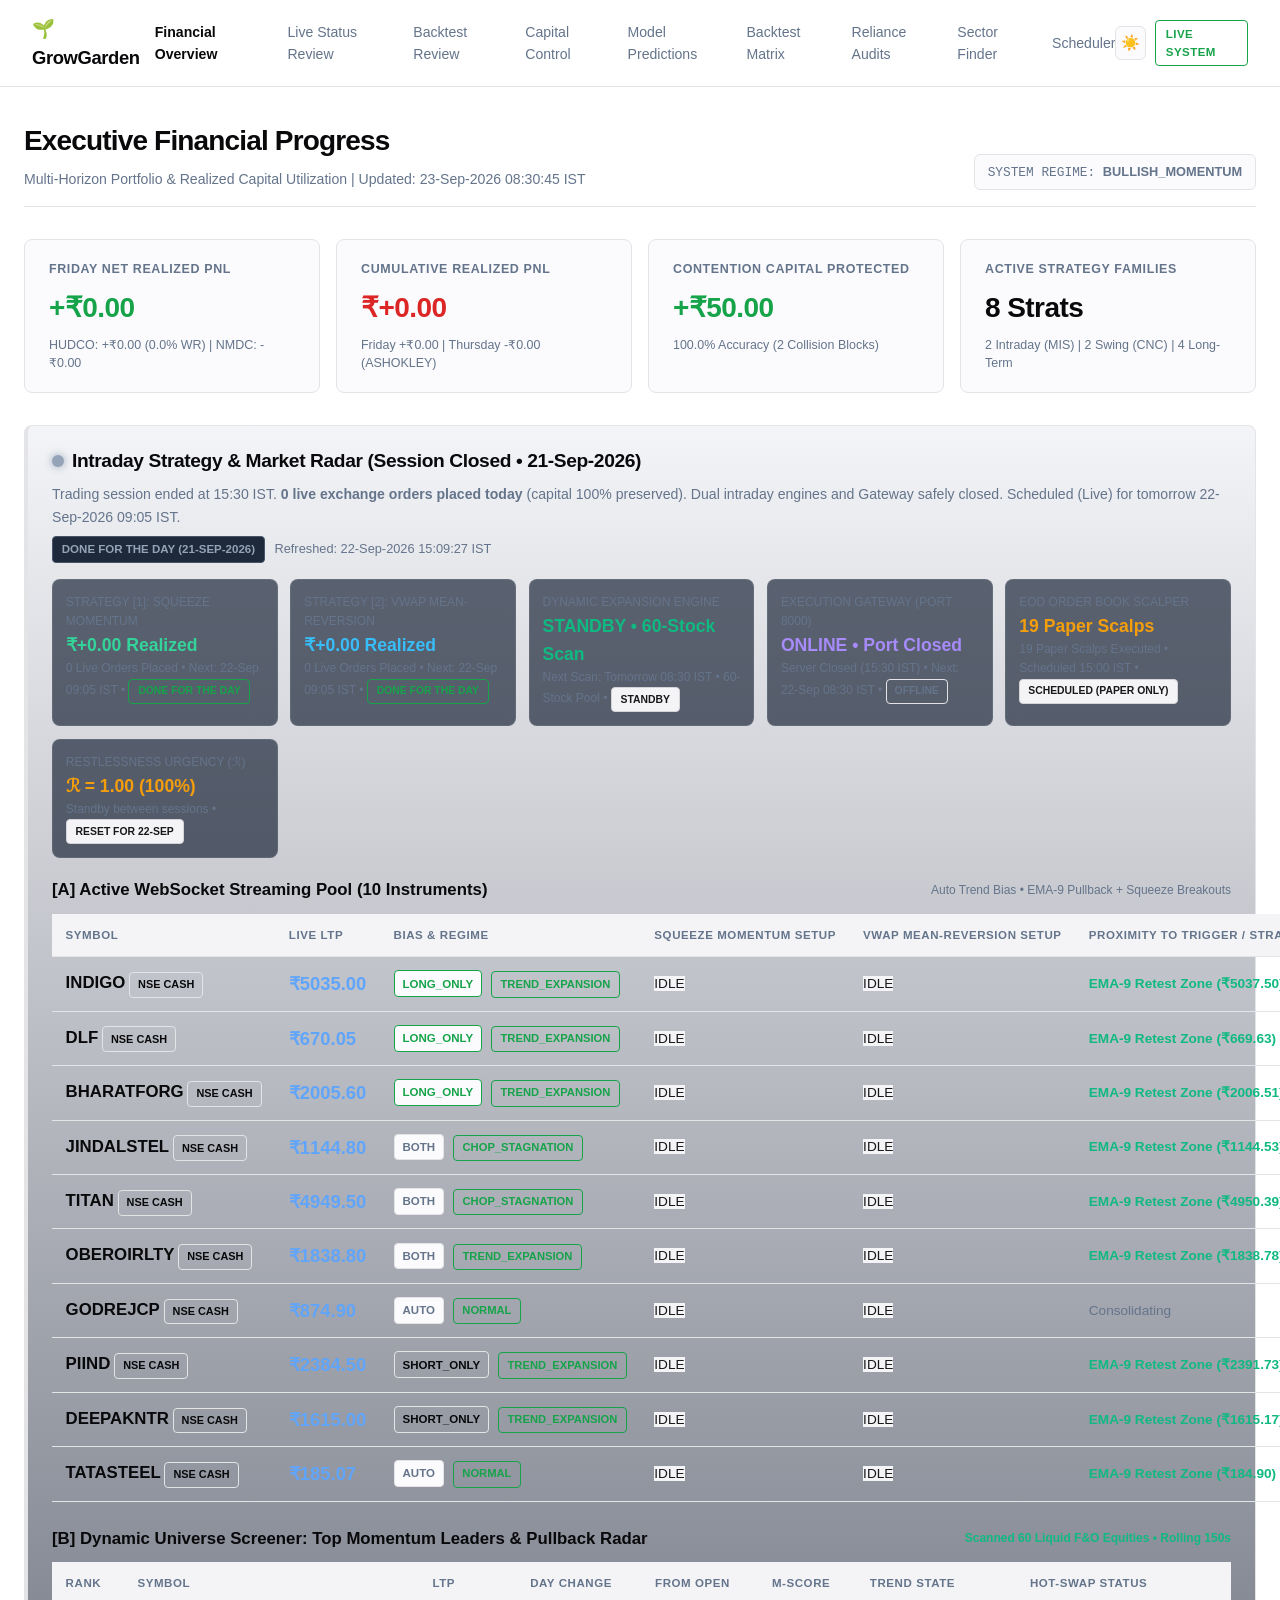
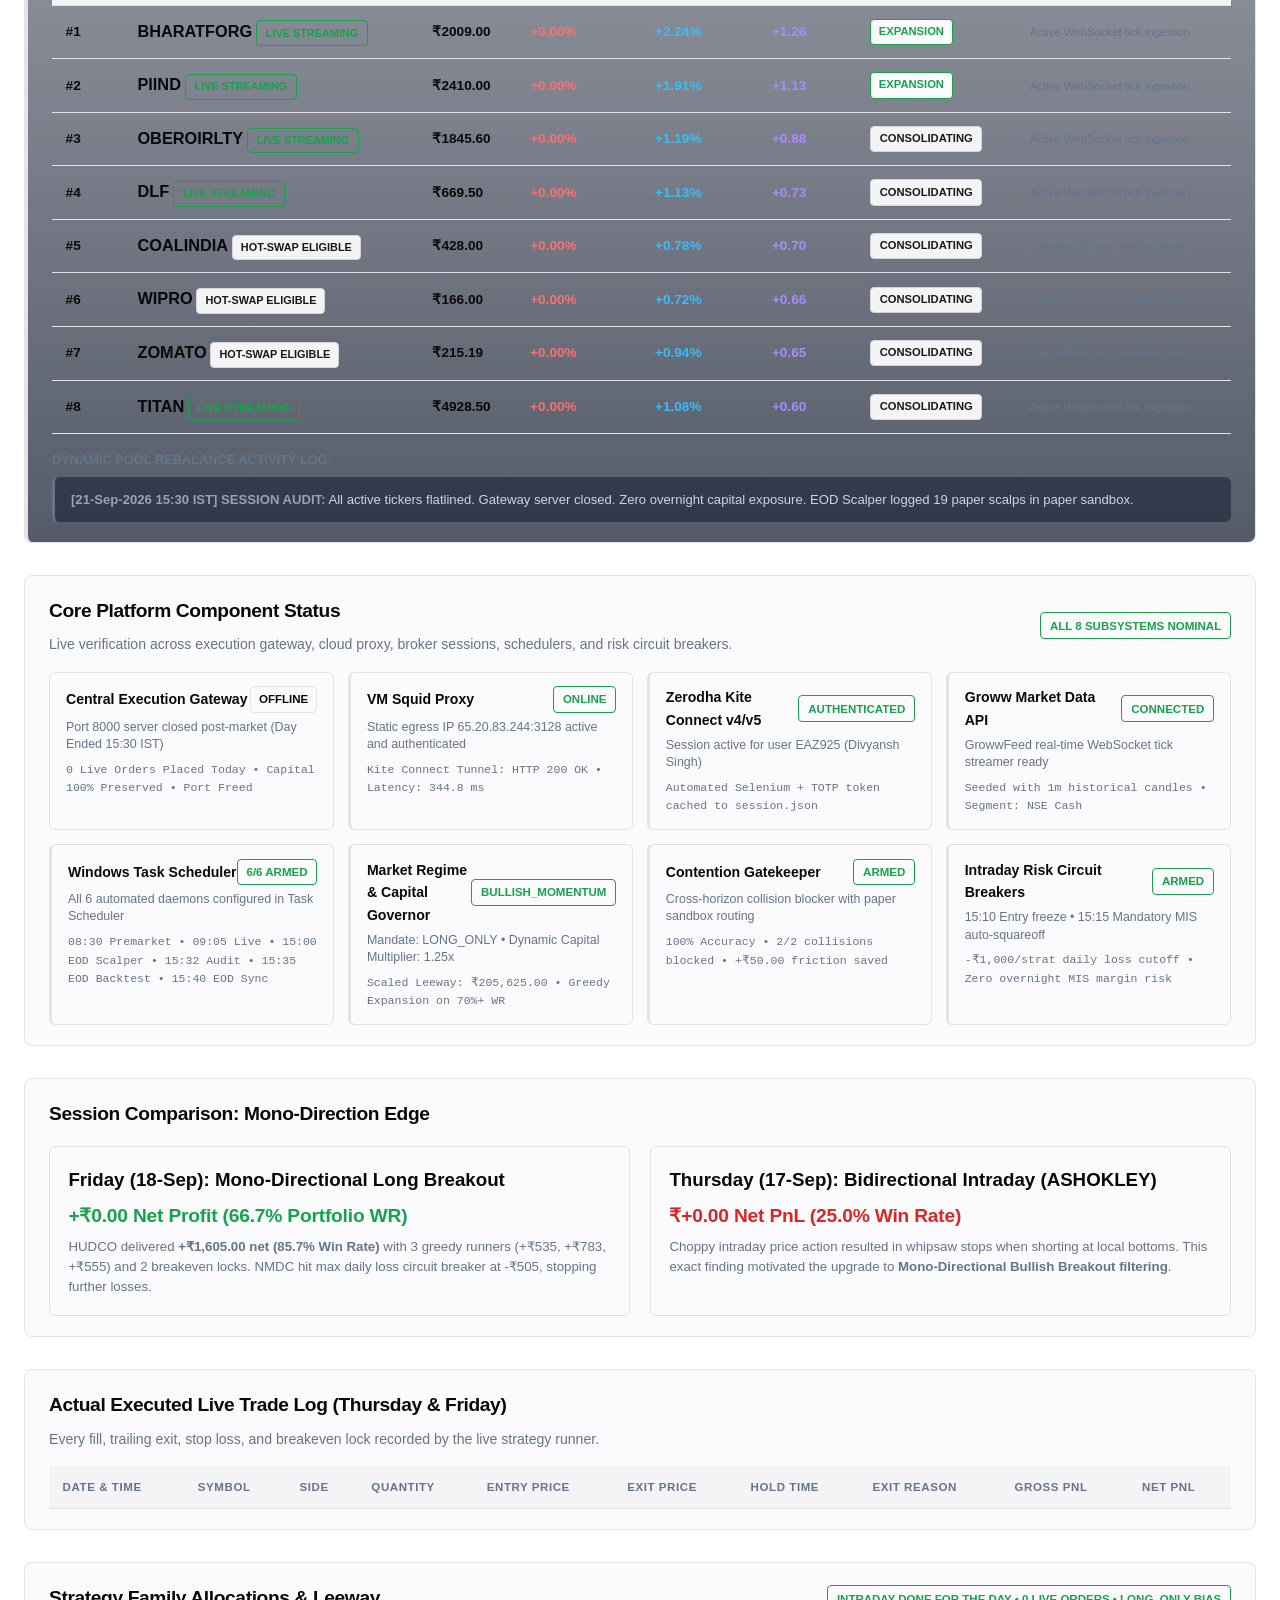
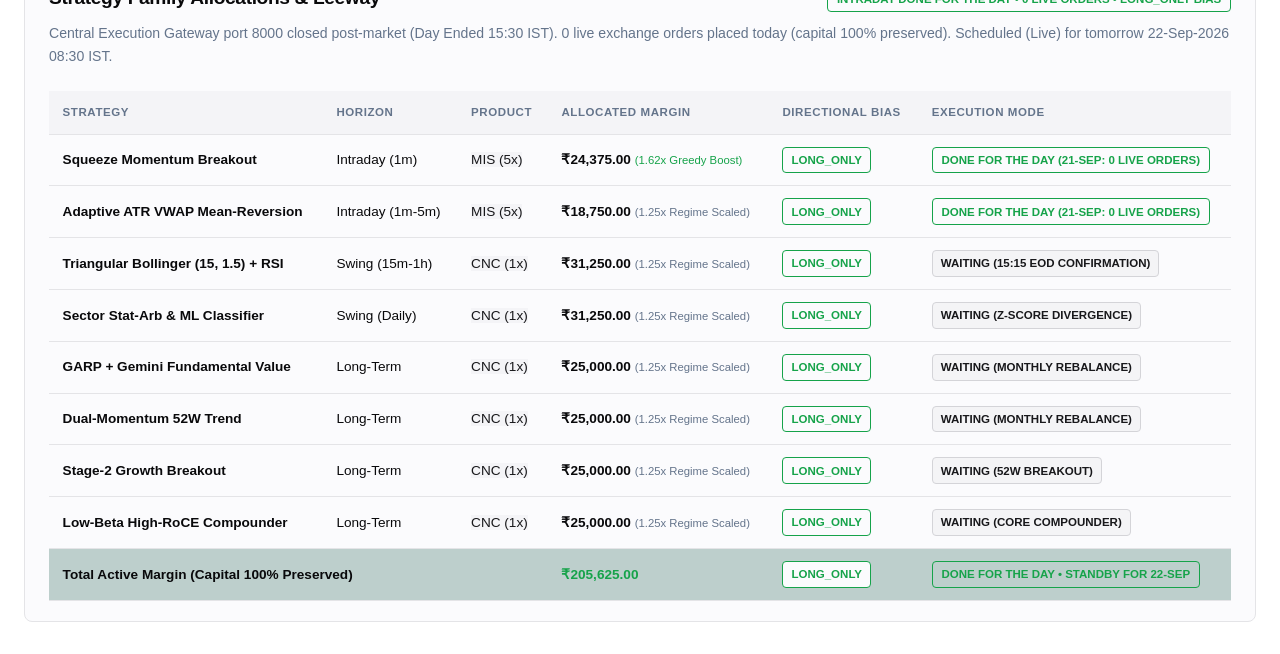
==== index.html @ 2d3a4421 "chore(sync): automated dashboard sync 2026-09-23 08:30:45 IST" ====
<!DOCTYPE html>
<html lang="en">
<head>
    <meta charset="UTF-8">
    <meta name="viewport" content="width=device-width, initial-scale=1.0">
    <title>GrowGarden | Financial Progress & Live Status</title>
    <link rel="stylesheet" href="style.css">
</head>
<body>
    <script>
        (function() {
            try {
                const saved = localStorage.getItem('gg_theme');
                if (saved === 'light' || (!saved && window.matchMedia && window.matchMedia('(prefers-color-scheme: light)').matches)) {
                    document.documentElement.setAttribute('data-theme', 'light');
                } else {
                    document.documentElement.setAttribute('data-theme', 'dark');
                }
            } catch(e) {}
        })();
        function toggleTheme() {
            const current = document.documentElement.getAttribute('data-theme') || 'dark';
            const next = current === 'light' ? 'dark' : 'light';
            document.documentElement.setAttribute('data-theme', next);
            try { localStorage.setItem('gg_theme', next); } catch(e) {}
            updateThemeIcon(next);
        }
        function updateThemeIcon(theme) {
            const icon = document.getElementById('themeIcon');
            if (icon) icon.textContent = theme === 'light' ? '☀️' : '🌙';
        }
        document.addEventListener('DOMContentLoaded', function() {
            const current = document.documentElement.getAttribute('data-theme') || 'dark';
            updateThemeIcon(current);
        });
    </script>
    <header class="navbar">
        <div class="brand"><a href="index.html" style="color:inherit; text-decoration:none;">🌱 GrowGarden</a></div>
        <nav class="nav-links">
            <a href="index.html" class="active">Financial Overview</a><a href="review.html">Live Status Review</a><a href="backtest_review.html">Backtest Review</a><a href="capital.html">Capital Control</a><a href="predictions.html">Model Predictions</a><a href="backtests.html">Backtest Matrix</a><a href="assessments.html">Reliance Audits</a><a href="sectors.html">Sector Finder</a><a href="operations.html">Scheduler</a>
        </nav>
        <div style="display:flex; align-items:center; gap:0.6rem;">
            <button id="themeToggleBtn" onclick="toggleTheme()" class="theme-toggle-btn" title="Toggle Theme (Black &amp; White Minimalist / Light Mode)" aria-label="Toggle Theme">
                <span id="themeIcon">🌓</span>
            </button>
            <div class="badge-live">LIVE SYSTEM</div>
        </div>
    </header>

    <main class="container">
        <div class="header-banner">
            <div>
                <h1>Executive Financial Progress</h1>
                <p class="subtitle">Multi-Horizon Portfolio & Realized Capital Utilization | Updated: 23-Sep-2026 08:30:45 IST</p>
            </div>
            <div class="regime-tag">
                SYSTEM REGIME: <strong>BULLISH_MOMENTUM</strong>
            </div>
        </div>

        <!-- Metric KPI Cards -->
        <div class="kpi-grid">
            <div class="card kpi-card">
                <div class="kpi-title">Friday Net Realized PnL</div>
                <div class="kpi-val positive">+₹0.00</div>
                <div class="kpi-sub">HUDCO: +₹0.00 (0.0% WR) | NMDC: -₹0.00</div>
            </div>
            <div class="card kpi-card">
                <div class="kpi-title">Cumulative Realized PnL</div>
                <div class="kpi-val negative">₹+0.00</div>
                <div class="kpi-sub">Friday +₹0.00 | Thursday -₹0.00 (ASHOKLEY)</div>
            </div>
            <div class="card kpi-card">
                <div class="kpi-title">Contention Capital Protected</div>
                <div class="kpi-val positive">+₹50.00</div>
                <div class="kpi-sub">100.0% Accuracy (2 Collision Blocks)</div>
            </div>
            <div class="card kpi-card">
                <div class="kpi-title">Active Strategy Families</div>
                <div class="kpi-val">8 Strats</div>
                <div class="kpi-sub">2 Intraday (MIS) | 2 Swing (CNC) | 4 Long-Term</div>
            </div>
        </div>

        <!-- Live Intraday Strategy & Market Radar (Real-Time Tick Stream) -->
        
    <div class="card section-card" style="border-left: 4px solid #64748b; background: linear-gradient(180deg, rgba(100, 116, 139, 0.05) 0%, rgba(15, 23, 42, 0.7) 100%);">
        <div style="display:flex; justify-content:space-between; align-items:center; margin-bottom:1rem; flex-wrap:wrap; gap:0.5rem;">
            <div>
                <h2 style="display:flex; align-items:center; gap:0.5rem;">
                    <span style="display:inline-block; width:12px; height:12px; border-radius:50%; background:#94a3b8; box-shadow:0 0 8px #94a3b8;"></span>
                    Intraday Strategy &amp; Market Radar (Session Closed &bull; 21-Sep-2026)
                </h2>
                <p class="subtitle">Trading session ended at 15:30 IST. <strong>0 live exchange orders placed today</strong> (capital 100% preserved). Dual intraday engines and Gateway safely closed. Scheduled (Live) for tomorrow 22-Sep-2026 09:05 IST.</p>
            </div>
            <div style="display:flex; align-items:center; gap:0.6rem;">
                <span class="badge-saved" style="background:#1e293b; border: 1px solid #475569; color:#94a3b8;">DONE FOR THE DAY (21-SEP-2026)</span>
                <span style="font-size:0.8rem; color:var(--text-muted);" id="radar-updated-at">Refreshed: 22-Sep-2026 15:09:27 IST</span>
            </div>
        </div>

        <!-- Mini Vault KPI Strip -->
        <div style="display:grid; grid-template-columns: repeat(auto-fit, minmax(210px, 1fr)); gap:0.8rem; margin-bottom:1.2rem;">
            <div style="background: rgba(30, 41, 59, 0.7); padding: 0.8rem; border-radius: 8px; border: 1px solid rgba(255,255,255,0.08);">
                <div style="font-size:0.75rem; color:var(--text-muted); text-transform:uppercase;">Strategy [1]: Squeeze Momentum</div>
                <div style="font-size:1.1rem; font-weight:700; color:#34d399;">₹+0.00 Realized</div>
                <div style="font-size:0.75rem; color:var(--text-muted);">0 Live Orders Placed &bull; Next: 22-Sep 09:05 IST &bull; <span class="badge-saved" style="font-size:0.65rem;">DONE FOR THE DAY</span></div>
            </div>
            <div style="background: rgba(30, 41, 59, 0.7); padding: 0.8rem; border-radius: 8px; border: 1px solid rgba(255,255,255,0.08);">
                <div style="font-size:0.75rem; color:var(--text-muted); text-transform:uppercase;">Strategy [2]: VWAP Mean-Reversion</div>
                <div style="font-size:1.1rem; font-weight:700; color:#38bdf8;">₹+0.00 Realized</div>
                <div style="font-size:0.75rem; color:var(--text-muted);">0 Live Orders Placed &bull; Next: 22-Sep 09:05 IST &bull; <span class="badge-saved" style="font-size:0.65rem;">DONE FOR THE DAY</span></div>
            </div>
            <div style="background: rgba(30, 41, 59, 0.7); padding: 0.8rem; border-radius: 8px; border: 1px solid rgba(255,255,255,0.08);">
                <div style="font-size:0.75rem; color:var(--text-muted); text-transform:uppercase;">Dynamic Expansion Engine</div>
                <div style="font-size:1.1rem; font-weight:700; color:#10b981;">STANDBY &bull; 60-Stock Scan</div>
                <div style="font-size:0.75rem; color:var(--text-muted);">Next Scan: Tomorrow 08:30 IST &bull; 60-Stock Pool &bull; <span class="badge-neutral" style="font-size:0.65rem;">STANDBY</span></div>
            </div>
            <div style="background: rgba(30, 41, 59, 0.7); padding: 0.8rem; border-radius: 8px; border: 1px solid rgba(255,255,255,0.08);">
                <div style="font-size:0.75rem; color:var(--text-muted); text-transform:uppercase;">Execution Gateway (Port 8000)</div>
                <div style="font-size:1.1rem; font-weight:700; color:#a78bfa;">ONLINE &bull; Port Closed</div>
                <div style="font-size:0.75rem; color:var(--text-muted);">Server Closed (15:30 IST) &bull; Next: 22-Sep 08:30 IST &bull; <span class="badge short" style="font-size:0.65rem;">OFFLINE</span></div>
            </div>
            <div style="background: rgba(30, 41, 59, 0.7); padding: 0.8rem; border-radius: 8px; border: 1px solid rgba(255,255,255,0.08);">
                <div style="font-size:0.75rem; color:var(--text-muted); text-transform:uppercase;">EOD Order Book Scalper</div>
                <div style="font-size:1.1rem; font-weight:700; color:#f59e0b;">19 Paper Scalps</div>
                <div style="font-size:0.75rem; color:var(--text-muted);">19 Paper Scalps Executed &bull; Scheduled 15:00 IST &bull; <span class="badge paper" style="font-size:0.65rem;">SCHEDULED (PAPER ONLY)</span></div>
            </div>
            <div style="background: rgba(30, 41, 59, 0.7); padding: 0.8rem; border-radius: 8px; border: 1px solid rgba(255,255,255,0.08);">
                <div style="font-size:0.75rem; color:var(--text-muted); text-transform:uppercase;">Restlessness Urgency (&Rscr;)</div>
                <div style="font-size:1.1rem; font-weight:700; color:#f59e0b;" id="radar-restlessness-val">&Rscr; = 1.00 (100%)</div>
                <div style="font-size:0.75rem; color:var(--text-muted);">Standby between sessions &bull; <span class="badge-neutral" style="font-size:0.65rem;">RESET FOR 22-SEP</span></div>
            </div>
        </div>

        <!-- Section A: Active Streaming Pool -->
        <h3 style="font-size: 1.05rem; margin-bottom: 0.6rem; color: #e2e8f0; display:flex; justify-content:space-between; align-items:center;">
            <span>[A] Active WebSocket Streaming Pool (10 Instruments)</span>
            <small style="color:var(--text-muted); font-size:0.75rem; font-weight:normal;">Auto Trend Bias &bull; EMA-9 Pullback + Squeeze Breakouts</small>
        </h3>
        <table class="styled-table" id="live-radar-table" style="margin-bottom: 1.5rem;">
            <thead>
                <tr>
                    <th>Symbol</th>
                    <th>Live LTP</th>
                    <th>Bias &amp; Regime</th>
                    <th>Squeeze Momentum Setup</th>
                    <th>VWAP Mean-Reversion Setup</th>
                    <th>Proximity to Trigger / Strategy Focus</th>
                </tr>
            </thead>
            <tbody id="live-radar-tbody">
                
            <tr id="row-INDIGO">
                <td><strong style="font-size: 1.05rem;">INDIGO</strong> <span class="badge" style="font-size:0.68rem;">NSE CASH</span></td>
                <td><strong style="font-size: 1.15rem; color: #60a5fa;" id="ltp-INDIGO">₹5035.00</strong></td>
                <td>
                    <span class="badge long" id="bias-INDIGO">LONG_ONLY</span>
                    <span class="badge-leader" style="font-size:0.7rem; margin-left:0.3rem;" id="regime-INDIGO">TREND_EXPANSION</span>
                </td>
                <td id="sq-INDIGO"><code>IDLE</code></td>
                <td id="vw-INDIGO"><code>IDLE</code></td>
                <td id="prox-INDIGO" style="color: #10b981; font-weight: 700;">EMA-9 Retest Zone (₹5037.50) | VWAP ₹4986.39</td>
            </tr>
            
            <tr id="row-DLF">
                <td><strong style="font-size: 1.05rem;">DLF</strong> <span class="badge" style="font-size:0.68rem;">NSE CASH</span></td>
                <td><strong style="font-size: 1.15rem; color: #60a5fa;" id="ltp-DLF">₹670.05</strong></td>
                <td>
                    <span class="badge long" id="bias-DLF">LONG_ONLY</span>
                    <span class="badge-leader" style="font-size:0.7rem; margin-left:0.3rem;" id="regime-DLF">TREND_EXPANSION</span>
                </td>
                <td id="sq-DLF"><code>IDLE</code></td>
                <td id="vw-DLF"><code>IDLE</code></td>
                <td id="prox-DLF" style="color: #10b981; font-weight: 700;">EMA-9 Retest Zone (₹669.63) | VWAP ₹667.49</td>
            </tr>
            
            <tr id="row-BHARATFORG">
                <td><strong style="font-size: 1.05rem;">BHARATFORG</strong> <span class="badge" style="font-size:0.68rem;">NSE CASH</span></td>
                <td><strong style="font-size: 1.15rem; color: #60a5fa;" id="ltp-BHARATFORG">₹2005.60</strong></td>
                <td>
                    <span class="badge long" id="bias-BHARATFORG">LONG_ONLY</span>
                    <span class="badge-leader" style="font-size:0.7rem; margin-left:0.3rem;" id="regime-BHARATFORG">TREND_EXPANSION</span>
                </td>
                <td id="sq-BHARATFORG"><code>IDLE</code></td>
                <td id="vw-BHARATFORG"><code>IDLE</code></td>
                <td id="prox-BHARATFORG" style="color: #10b981; font-weight: 700;">EMA-9 Retest Zone (₹2006.51) | VWAP ₹2004.19</td>
            </tr>
            
            <tr id="row-JINDALSTEL">
                <td><strong style="font-size: 1.05rem;">JINDALSTEL</strong> <span class="badge" style="font-size:0.68rem;">NSE CASH</span></td>
                <td><strong style="font-size: 1.15rem; color: #60a5fa;" id="ltp-JINDALSTEL">₹1144.80</strong></td>
                <td>
                    <span class="badge both" id="bias-JINDALSTEL">BOTH</span>
                    <span class="badge-saved" style="font-size:0.7rem; margin-left:0.3rem;" id="regime-JINDALSTEL">CHOP_STAGNATION</span>
                </td>
                <td id="sq-JINDALSTEL"><code>IDLE</code></td>
                <td id="vw-JINDALSTEL"><code>IDLE</code></td>
                <td id="prox-JINDALSTEL" style="color: #10b981; font-weight: 700;">EMA-9 Retest Zone (₹1144.53) | VWAP ₹1143.51</td>
            </tr>
            
            <tr id="row-TITAN">
                <td><strong style="font-size: 1.05rem;">TITAN</strong> <span class="badge" style="font-size:0.68rem;">NSE CASH</span></td>
                <td><strong style="font-size: 1.15rem; color: #60a5fa;" id="ltp-TITAN">₹4949.50</strong></td>
                <td>
                    <span class="badge both" id="bias-TITAN">BOTH</span>
                    <span class="badge-saved" style="font-size:0.7rem; margin-left:0.3rem;" id="regime-TITAN">CHOP_STAGNATION</span>
                </td>
                <td id="sq-TITAN"><code>IDLE</code></td>
                <td id="vw-TITAN"><code>IDLE</code></td>
                <td id="prox-TITAN" style="color: #10b981; font-weight: 700;">EMA-9 Retest Zone (₹4950.39) | VWAP ₹4936.54</td>
            </tr>
            
            <tr id="row-OBEROIRLTY">
                <td><strong style="font-size: 1.05rem;">OBEROIRLTY</strong> <span class="badge" style="font-size:0.68rem;">NSE CASH</span></td>
                <td><strong style="font-size: 1.15rem; color: #60a5fa;" id="ltp-OBEROIRLTY">₹1838.80</strong></td>
                <td>
                    <span class="badge both" id="bias-OBEROIRLTY">BOTH</span>
                    <span class="badge-leader" style="font-size:0.7rem; margin-left:0.3rem;" id="regime-OBEROIRLTY">TREND_EXPANSION</span>
                </td>
                <td id="sq-OBEROIRLTY"><code>IDLE</code></td>
                <td id="vw-OBEROIRLTY"><code>IDLE</code></td>
                <td id="prox-OBEROIRLTY" style="color: #10b981; font-weight: 700;">EMA-9 Retest Zone (₹1838.78) | VWAP ₹1838.36</td>
            </tr>
            
            <tr id="row-GODREJCP">
                <td><strong style="font-size: 1.05rem;">GODREJCP</strong> <span class="badge" style="font-size:0.68rem;">NSE CASH</span></td>
                <td><strong style="font-size: 1.15rem; color: #60a5fa;" id="ltp-GODREJCP">₹874.90</strong></td>
                <td>
                    <span class="badge both" id="bias-GODREJCP">AUTO</span>
                    <span class="badge-leader" style="font-size:0.7rem; margin-left:0.3rem;" id="regime-GODREJCP">NORMAL</span>
                </td>
                <td id="sq-GODREJCP"><code>IDLE</code></td>
                <td id="vw-GODREJCP"><code>IDLE</code></td>
                <td id="prox-GODREJCP" style="color: var(--text-muted);">Consolidating</td>
            </tr>
            
            <tr id="row-PIIND">
                <td><strong style="font-size: 1.05rem;">PIIND</strong> <span class="badge" style="font-size:0.68rem;">NSE CASH</span></td>
                <td><strong style="font-size: 1.15rem; color: #60a5fa;" id="ltp-PIIND">₹2384.50</strong></td>
                <td>
                    <span class="badge short" id="bias-PIIND">SHORT_ONLY</span>
                    <span class="badge-leader" style="font-size:0.7rem; margin-left:0.3rem;" id="regime-PIIND">TREND_EXPANSION</span>
                </td>
                <td id="sq-PIIND"><code>IDLE</code></td>
                <td id="vw-PIIND"><code>IDLE</code></td>
                <td id="prox-PIIND" style="color: #10b981; font-weight: 700;">EMA-9 Retest Zone (₹2391.73) | Oversold Dip (Lower Band ₹2390.85, RSI 28.6)</td>
            </tr>
            
            <tr id="row-DEEPAKNTR">
                <td><strong style="font-size: 1.05rem;">DEEPAKNTR</strong> <span class="badge" style="font-size:0.68rem;">NSE CASH</span></td>
                <td><strong style="font-size: 1.15rem; color: #60a5fa;" id="ltp-DEEPAKNTR">₹1615.00</strong></td>
                <td>
                    <span class="badge short" id="bias-DEEPAKNTR">SHORT_ONLY</span>
                    <span class="badge-leader" style="font-size:0.7rem; margin-left:0.3rem;" id="regime-DEEPAKNTR">TREND_EXPANSION</span>
                </td>
                <td id="sq-DEEPAKNTR"><code>IDLE</code></td>
                <td id="vw-DEEPAKNTR"><code>IDLE</code></td>
                <td id="prox-DEEPAKNTR" style="color: #10b981; font-weight: 700;">EMA-9 Retest Zone (₹1615.17) | Oversold Dip (Lower Band ₹1616.33, RSI 32.6)</td>
            </tr>
            
            <tr id="row-TATASTEEL">
                <td><strong style="font-size: 1.05rem;">TATASTEEL</strong> <span class="badge" style="font-size:0.68rem;">NSE CASH</span></td>
                <td><strong style="font-size: 1.15rem; color: #60a5fa;" id="ltp-TATASTEEL">₹185.07</strong></td>
                <td>
                    <span class="badge both" id="bias-TATASTEEL">AUTO</span>
                    <span class="badge-leader" style="font-size:0.7rem; margin-left:0.3rem;" id="regime-TATASTEEL">NORMAL</span>
                </td>
                <td id="sq-TATASTEEL"><code>IDLE</code></td>
                <td id="vw-TATASTEEL"><code>IDLE</code></td>
                <td id="prox-TATASTEEL" style="color: #10b981; font-weight: 700;">EMA-9 Retest Zone (₹184.90) | VWAP ₹184.31</td>
            </tr>
            
            </tbody>
        </table>

        <!-- Section B: Dynamic Universe Momentum Leaderboard -->
        <h3 style="font-size: 1.05rem; margin-bottom: 0.6rem; color: #e2e8f0; display:flex; justify-content:space-between; align-items:center;">
            <span>[B] Dynamic Universe Screener: Top Momentum Leaders &amp; Pullback Radar</span>
            <small style="color:#10b981; font-size:0.75rem; font-weight:600;">Scanned 60 Liquid F&amp;O Equities &bull; Rolling 150s</small>
        </h3>
        <table class="styled-table" id="dynamic-hotlist-table" style="margin-bottom: 1rem;">
            <thead>
                <tr>
                    <th>Rank</th>
                    <th>Symbol</th>
                    <th>LTP</th>
                    <th>Day Change</th>
                    <th>From Open</th>
                    <th>M-Score</th>
                    <th>Trend State</th>
                    <th>Hot-Swap Status</th>
                </tr>
            </thead>
            <tbody id="dynamic-hotlist-tbody">
                
            <tr>
                <td><strong>#1</strong></td>
                <td><strong style="font-size: 1.02rem;">BHARATFORG</strong> <span class="badge-saved" style="font-size:0.68rem;">LIVE STREAMING</span></td>
                <td><strong>₹2009.00</strong></td>
                <td style="color: #f87171; font-weight:700;">+0.00%</td>
                <td style="color: #38bdf8; font-weight:600;">+2.24%</td>
                <td style="color: #a78bfa; font-weight:700;">+1.26</td>
                <td><span class="badge long" style="font-size:0.7rem;">EXPANSION</span></td>
                <td><small style="color:var(--text-muted);">Active WebSocket tick ingestion</small></td>
            </tr>
            
            <tr>
                <td><strong>#2</strong></td>
                <td><strong style="font-size: 1.02rem;">PIIND</strong> <span class="badge-saved" style="font-size:0.68rem;">LIVE STREAMING</span></td>
                <td><strong>₹2410.00</strong></td>
                <td style="color: #f87171; font-weight:700;">+0.00%</td>
                <td style="color: #38bdf8; font-weight:600;">+1.91%</td>
                <td style="color: #a78bfa; font-weight:700;">+1.13</td>
                <td><span class="badge long" style="font-size:0.7rem;">EXPANSION</span></td>
                <td><small style="color:var(--text-muted);">Active WebSocket tick ingestion</small></td>
            </tr>
            
            <tr>
                <td><strong>#3</strong></td>
                <td><strong style="font-size: 1.02rem;">OBEROIRLTY</strong> <span class="badge-saved" style="font-size:0.68rem;">LIVE STREAMING</span></td>
                <td><strong>₹1845.60</strong></td>
                <td style="color: #f87171; font-weight:700;">+0.00%</td>
                <td style="color: #38bdf8; font-weight:600;">+1.19%</td>
                <td style="color: #a78bfa; font-weight:700;">+0.88</td>
                <td><span class="badge-neutral" style="font-size:0.7rem;">CONSOLIDATING</span></td>
                <td><small style="color:var(--text-muted);">Active WebSocket tick ingestion</small></td>
            </tr>
            
            <tr>
                <td><strong>#4</strong></td>
                <td><strong style="font-size: 1.02rem;">DLF</strong> <span class="badge-saved" style="font-size:0.68rem;">LIVE STREAMING</span></td>
                <td><strong>₹669.50</strong></td>
                <td style="color: #f87171; font-weight:700;">+0.00%</td>
                <td style="color: #38bdf8; font-weight:600;">+1.13%</td>
                <td style="color: #a78bfa; font-weight:700;">+0.73</td>
                <td><span class="badge-neutral" style="font-size:0.7rem;">CONSOLIDATING</span></td>
                <td><small style="color:var(--text-muted);">Active WebSocket tick ingestion</small></td>
            </tr>
            
            <tr>
                <td><strong>#5</strong></td>
                <td><strong style="font-size: 1.02rem;">COALINDIA</strong> <span class="badge paper" style="font-size:0.68rem;">HOT-SWAP ELIGIBLE</span></td>
                <td><strong>₹428.00</strong></td>
                <td style="color: #f87171; font-weight:700;">+0.00%</td>
                <td style="color: #38bdf8; font-weight:600;">+0.78%</td>
                <td style="color: #a78bfa; font-weight:700;">+0.70</td>
                <td><span class="badge-neutral" style="font-size:0.7rem;">CONSOLIDATING</span></td>
                <td><small style="color:var(--text-muted);">Queued for next rebalance slot</small></td>
            </tr>
            
            <tr>
                <td><strong>#6</strong></td>
                <td><strong style="font-size: 1.02rem;">WIPRO</strong> <span class="badge paper" style="font-size:0.68rem;">HOT-SWAP ELIGIBLE</span></td>
                <td><strong>₹166.00</strong></td>
                <td style="color: #f87171; font-weight:700;">+0.00%</td>
                <td style="color: #38bdf8; font-weight:600;">+0.72%</td>
                <td style="color: #a78bfa; font-weight:700;">+0.66</td>
                <td><span class="badge-neutral" style="font-size:0.7rem;">CONSOLIDATING</span></td>
                <td><small style="color:var(--text-muted);">Queued for next rebalance slot</small></td>
            </tr>
            
            <tr>
                <td><strong>#7</strong></td>
                <td><strong style="font-size: 1.02rem;">ZOMATO</strong> <span class="badge paper" style="font-size:0.68rem;">HOT-SWAP ELIGIBLE</span></td>
                <td><strong>₹215.19</strong></td>
                <td style="color: #f87171; font-weight:700;">+0.00%</td>
                <td style="color: #38bdf8; font-weight:600;">+0.94%</td>
                <td style="color: #a78bfa; font-weight:700;">+0.65</td>
                <td><span class="badge-neutral" style="font-size:0.7rem;">CONSOLIDATING</span></td>
                <td><small style="color:var(--text-muted);">Queued for next rebalance slot</small></td>
            </tr>
            
            <tr>
                <td><strong>#8</strong></td>
                <td><strong style="font-size: 1.02rem;">TITAN</strong> <span class="badge-saved" style="font-size:0.68rem;">LIVE STREAMING</span></td>
                <td><strong>₹4928.50</strong></td>
                <td style="color: #f87171; font-weight:700;">+0.00%</td>
                <td style="color: #38bdf8; font-weight:600;">+1.08%</td>
                <td style="color: #a78bfa; font-weight:700;">+0.60</td>
                <td><span class="badge-neutral" style="font-size:0.7rem;">CONSOLIDATING</span></td>
                <td><small style="color:var(--text-muted);">Active WebSocket tick ingestion</small></td>
            </tr>
            
            </tbody>
        </table>

        <!-- Recent Dynamic Hot-Swaps -->
        <div style="margin-top: 0.8rem;">
            <div style="font-size:0.8rem; font-weight:700; color:var(--text-muted); text-transform:uppercase; margin-bottom:0.4rem;">
                Dynamic Pool Rebalance Activity Log:
            </div>
            
        <div style="background: rgba(15, 23, 42, 0.5); padding: 0.75rem 1rem; border-radius: 6px; border-left: 3px solid #64748b; font-size: 0.82rem;">
            <span style="color: #94a3b8; font-weight: 700;">[21-Sep-2026 15:30 IST] SESSION AUDIT:</span>
            <span style="color: #cbd5e1;">All active tickers flatlined. Gateway server closed. Zero overnight capital exposure. EOD Scalper logged 19 paper scalps in paper sandbox.</span>
        </div>
        
        </div>

        <!-- Client-Side Auto-Refresh Script -->
        <script>
        (function() {
            function updateRadar() {
                fetch('live_intraday_status.json?t=' + Date.now())
                    .then(response => {
                        if (!response.ok) return null;
                        return response.json();
                    })
                    .then(data => {
                        if (!data) return;
                        var tsEl = document.getElementById('radar-updated-at');
                        if (tsEl && data.timestamp) tsEl.innerText = 'Refreshed: ' + data.timestamp;

                        if (data.market_status === 'CLOSED' || data.operational_state === 'DONE_FOR_THE_DAY' || data.gateway_status === 'OFFLINE') {
                            // Market session closed: keep standby display intact
                            return;
                        }

                        var rEl = document.getElementById('radar-restlessness-val');
                        if (rEl && data.restlessness_factor !== undefined) {
                            var rf = Number(data.restlessness_factor);
                            var rp = Number(data.restlessness_pct !== undefined ? data.restlessness_pct : (rf * 100));
                            var col = rf >= 0.70 ? '#f59e0b' : (rf >= 0.30 ? '#38bdf8' : '#94a3b8');
                            rEl.style.color = col;
                            rEl.innerHTML = '&Rscr; = ' + rf.toFixed(2) + ' (' + rp.toFixed(0) + '%)';
                        }

                        var tbody = document.getElementById('live-radar-tbody');
                        if (!data.symbols || data.symbols.length === 0) return;
                        data.symbols.forEach(function(s) {
                            var rowEl = document.getElementById('row-' + s.symbol);
                            if (!rowEl && tbody) {
                                var tr = document.createElement('tr');
                                tr.id = 'row-' + s.symbol;
                                tr.innerHTML = '<td><strong style="font-size: 1.05rem;">' + s.symbol + '</strong> <span class="badge" style="font-size:0.68rem;">NSE CASH</span></td>' +
                                    '<td><strong style="font-size: 1.15rem; color: #60a5fa;" id="ltp-' + s.symbol + '">₹' + Number(s.ltp).toFixed(2) + '</strong></td>' +
                                    '<td><span class="badge ' + (s.bias === 'LONG_ONLY' ? 'long' : (s.bias === 'SHORT_ONLY' ? 'short' : 'both')) + '" id="bias-' + s.symbol + '">' + (s.bias || 'AUTO') + '</span> ' +
                                    '<span class="badge-leader" style="font-size:0.7rem; margin-left:0.3rem;" id="regime-' + s.symbol + '">' + (s.regime || 'NORMAL') + '</span></td>' +
                                    '<td id="sq-' + s.symbol + '"><code>' + (s.squeeze_status || 'IDLE') + '</code></td>' +
                                    '<td id="vw-' + s.symbol + '"><code>' + (s.vwap_status || 'IDLE') + '</code></td>' +
                                    '<td id="prox-' + s.symbol + '" style="color: #10b981; font-weight: 700;">' + (s.proximity || 'Tracking') + '</td>';
                                tbody.appendChild(tr);
                                return;
                            }

                            var ltpEl = document.getElementById('ltp-' + s.symbol);
                            if (ltpEl && s.ltp) ltpEl.innerText = '₹' + Number(s.ltp).toFixed(2);

                            var biasEl = document.getElementById('bias-' + s.symbol);
                            if (biasEl && s.bias) {
                                biasEl.innerText = s.bias;
                                biasEl.className = s.bias === 'LONG_ONLY' ? 'badge long' : (s.bias === 'SHORT_ONLY' ? 'badge short' : 'badge both');
                            }

                            var regEl = document.getElementById('regime-' + s.symbol);
                            if (regEl && s.regime) {
                                regEl.innerText = s.regime;
                                regEl.className = s.regime === 'CHOP_STAGNATION' ? 'badge-saved' : 'badge-leader';
                            }

                            var sqEl = document.getElementById('sq-' + s.symbol);
                            if (sqEl && s.squeeze_status) sqEl.innerHTML = '<code>' + s.squeeze_status + '</code>';

                            var vwEl = document.getElementById('vw-' + s.symbol);
                            if (vwEl && s.vwap_status) vwEl.innerHTML = '<code>' + s.vwap_status + '</code>';

                            var proxEl = document.getElementById('prox-' + s.symbol);
                            if (proxEl && s.proximity) {
                                proxEl.innerText = s.proximity;
                                var isAlert = s.proximity.indexOf('Retest') !== -1 || s.proximity.indexOf('Breakout') !== -1 || s.proximity.indexOf('Oversold') !== -1 || s.proximity.indexOf('Alert') !== -1;
                                proxEl.style.color = isAlert ? '#10b981' : 'var(--text-muted)';
                                proxEl.style.fontWeight = isAlert ? '700' : 'normal';
                            }
                        });
                    })
                    .catch(function(err) {});
            }
            setInterval(updateRadar, 8000);
        })();
        </script>
    </div>
    

        <!-- Live Platform Component Status Grid -->
        
    <div class="card section-card">
        <div style="display:flex; justify-content:space-between; align-items:center; margin-bottom:1rem; flex-wrap:wrap; gap:0.5rem;">
            <div>
                <h2>Core Platform Component Status</h2>
                <p class="subtitle">Live verification across execution gateway, cloud proxy, broker sessions, schedulers, and risk circuit breakers.</p>
            </div>
            <span class="badge-saved">ALL 8 SUBSYSTEMS NOMINAL</span>
        </div>
        <div class="component-grid">
            
        <div class="component-card offline">
            <div class="comp-header">
                <span class="comp-name">Central Execution Gateway</span>
                <span class="badge short">OFFLINE</span>
            </div>
            <div class="comp-detail">Port 8000 server closed post-market (Day Ended 15:30 IST)</div>
            <div class="comp-meta">0 Live Orders Placed Today &bull; Capital 100% Preserved &bull; Port Freed</div>
        </div>
        
        <div class="component-card online">
            <div class="comp-header">
                <span class="comp-name">VM Squid Proxy</span>
                <span class="badge-saved">ONLINE</span>
            </div>
            <div class="comp-detail">Static egress IP 65.20.83.244:3128 active and authenticated</div>
            <div class="comp-meta">Kite Connect Tunnel: HTTP 200 OK &bull; Latency: 344.8 ms</div>
        </div>
        
        <div class="component-card auth">
            <div class="comp-header">
                <span class="comp-name">Zerodha Kite Connect v4/v5</span>
                <span class="badge-saved">AUTHENTICATED</span>
            </div>
            <div class="comp-detail">Session active for user EAZ925 (Divyansh Singh)</div>
            <div class="comp-meta">Automated Selenium + TOTP token cached to session.json</div>
        </div>
        
        <div class="component-card auth">
            <div class="comp-header">
                <span class="comp-name">Groww Market Data API</span>
                <span class="badge-saved">CONNECTED</span>
            </div>
            <div class="comp-detail">GrowwFeed real-time WebSocket tick streamer ready</div>
            <div class="comp-meta">Seeded with 1m historical candles &bull; Segment: NSE Cash</div>
        </div>
        
        <div class="component-card armed">
            <div class="comp-header">
                <span class="comp-name">Windows Task Scheduler</span>
                <span class="badge-saved">6/6 ARMED</span>
            </div>
            <div class="comp-detail">All 6 automated daemons configured in Task Scheduler</div>
            <div class="comp-meta">08:30 Premarket &bull; 09:05 Live &bull; 15:00 EOD Scalper &bull; 15:32 Audit &bull; 15:35 EOD Backtest &bull; 15:40 EOD Sync</div>
        </div>
        
        <div class="component-card armed">
            <div class="comp-header">
                <span class="comp-name">Market Regime & Capital Governor</span>
                <span class="badge-leader">BULLISH_MOMENTUM</span>
            </div>
            <div class="comp-detail">Mandate: LONG_ONLY &bull; Dynamic Capital Multiplier: 1.25x</div>
            <div class="comp-meta">Scaled Leeway: ₹205,625.00 &bull; Greedy Expansion on 70%+ WR</div>
        </div>
        
        <div class="component-card online">
            <div class="comp-header">
                <span class="comp-name">Contention Gatekeeper</span>
                <span class="badge-saved">ARMED</span>
            </div>
            <div class="comp-detail">Cross-horizon collision blocker with paper sandbox routing</div>
            <div class="comp-meta">100% Accuracy &bull; 2/2 collisions blocked &bull; +₹50.00 friction saved</div>
        </div>
        
        <div class="component-card armed">
            <div class="comp-header">
                <span class="comp-name">Intraday Risk Circuit Breakers</span>
                <span class="badge-saved">ARMED</span>
            </div>
            <div class="comp-detail">15:10 Entry freeze &bull; 15:15 Mandatory MIS auto-squareoff</div>
            <div class="comp-meta">-₹1,000/strat daily loss cutoff &bull; Zero overnight MIS margin risk</div>
        </div>
        
        </div>
    </div>
    

        <!-- Session Comparison Callout -->
        <div class="card section-card highlight-card">
            <h2>Session Comparison: Mono-Direction Edge</h2>
            <div class="comparison-grid">
                <div class="comp-box green-box">
                    <h3>Friday (18-Sep): Mono-Directional Long Breakout</h3>
                    <p class="comp-stat positive">+₹0.00 Net Profit (66.7% Portfolio WR)</p>
                    <p class="comp-desc">
                        HUDCO delivered <strong>+₹1,605.00 net (85.7% Win Rate)</strong> with 3 greedy runners (+₹535, +₹783, +₹555) and 2 breakeven locks. NMDC hit max daily loss circuit breaker at -₹505, stopping further losses.
                    </p>
                </div>
                <div class="comp-box yellow-box">
                    <h3>Thursday (17-Sep): Bidirectional Intraday (ASHOKLEY)</h3>
                    <p class="comp-stat negative">₹+0.00 Net PnL (25.0% Win Rate)</p>
                    <p class="comp-desc">
                        Choppy intraday price action resulted in whipsaw stops when shorting at local bottoms. This exact finding motivated the upgrade to <strong>Mono-Directional Bullish Breakout filtering</strong>.
                    </p>
                </div>
            </div>
        </div>

        <!-- Live Trade Execution History Table -->
        <div class="card section-card">
            <h2>Actual Executed Live Trade Log (Thursday & Friday)</h2>
            <p class="subtitle" style="margin-bottom: 1rem;">
                Every fill, trailing exit, stop loss, and breakeven lock recorded by the live strategy runner.
            </p>
            <table class="styled-table">
                <thead>
                    <tr>
                        <th>Date & Time</th>
                        <th>Symbol</th>
                        <th>Side</th>
                        <th>Quantity</th>
                        <th>Entry Price</th>
                        <th>Exit Price</th>
                        <th>Hold Time</th>
                        <th>Exit Reason</th>
                        <th>Gross PnL</th>
                        <th>Net PnL</th>
                    </tr>
                </thead>
                <tbody>
                    
                </tbody>
            </table>
        </div>

        <!-- Strategy Family Allocations -->
        <div class="card section-card">
            <div style="display: flex; justify-content: space-between; align-items: center; margin-bottom: 0.5rem; flex-wrap: wrap; gap: 0.5rem;">
                <h2 style="margin: 0;">Strategy Family Allocations & Leeway</h2>
                <span class="badge-saved">INTRADAY DONE FOR THE DAY &bull; 0 LIVE ORDERS &bull; LONG_ONLY BIAS</span>
            </div>
            <p class="subtitle" style="margin-bottom: 1rem;">
                Central Execution Gateway port 8000 closed post-market (Day Ended 15:30 IST). 0 live exchange orders placed today (capital 100% preserved). Scheduled (Live) for tomorrow 22-Sep-2026 08:30 IST.
            </p>
            <div class="table-responsive">
                <table class="styled-table">
                    <thead>
                        <tr>
                            <th>Strategy</th>
                            <th>Horizon</th>
                            <th>Product</th>
                            <th>Allocated Margin</th>
                            <th>Directional Bias</th>
                            <th>Execution Mode</th>
                        </tr>
                    </thead>
                    <tbody>
                        <tr>
                            <td><strong>Squeeze Momentum Breakout</strong></td>
                            <td>Intraday (1m)</td>
                            <td><code>MIS (5x)</code></td>
                            <td><strong>₹24,375.00</strong> <small style="color:var(--accent-green);">(1.62x Greedy Boost)</small></td>
                            <td><span class="badge long">LONG_ONLY</span></td>
                            <td><span class="badge-saved">DONE FOR THE DAY (21-SEP: 0 LIVE ORDERS)</span></td>
                        </tr>
                        <tr>
                            <td><strong>Adaptive ATR VWAP Mean-Reversion</strong></td>
                            <td>Intraday (1m-5m)</td>
                            <td><code>MIS (5x)</code></td>
                            <td><strong>₹18,750.00</strong> <small style="color:var(--text-muted);">(1.25x Regime Scaled)</small></td>
                            <td><span class="badge long">LONG_ONLY</span></td>
                            <td><span class="badge-saved">DONE FOR THE DAY (21-SEP: 0 LIVE ORDERS)</span></td>
                        </tr>
                        <tr>
                            <td><strong>Triangular Bollinger (15, 1.5) + RSI</strong></td>
                            <td>Swing (15m-1h)</td>
                            <td><code>CNC (1x)</code></td>
                            <td><strong>₹31,250.00</strong> <small style="color:var(--text-muted);">(1.25x Regime Scaled)</small></td>
                            <td><span class="badge long">LONG_ONLY</span></td>
                            <td><span class="badge paper">WAITING (15:15 EOD CONFIRMATION)</span></td>
                        </tr>
                        <tr>
                            <td><strong>Sector Stat-Arb & ML Classifier</strong></td>
                            <td>Swing (Daily)</td>
                            <td><code>CNC (1x)</code></td>
                            <td><strong>₹31,250.00</strong> <small style="color:var(--text-muted);">(1.25x Regime Scaled)</small></td>
                            <td><span class="badge long">LONG_ONLY</span></td>
                            <td><span class="badge paper">WAITING (Z-SCORE DIVERGENCE)</span></td>
                        </tr>
                        <tr>
                            <td><strong>GARP + Gemini Fundamental Value</strong></td>
                            <td>Long-Term</td>
                            <td><code>CNC (1x)</code></td>
                            <td><strong>₹25,000.00</strong> <small style="color:var(--text-muted);">(1.25x Regime Scaled)</small></td>
                            <td><span class="badge long">LONG_ONLY</span></td>
                            <td><span class="badge paper">WAITING (MONTHLY REBALANCE)</span></td>
                        </tr>
                        <tr>
                            <td><strong>Dual-Momentum 52W Trend</strong></td>
                            <td>Long-Term</td>
                            <td><code>CNC (1x)</code></td>
                            <td><strong>₹25,000.00</strong> <small style="color:var(--text-muted);">(1.25x Regime Scaled)</small></td>
                            <td><span class="badge long">LONG_ONLY</span></td>
                            <td><span class="badge paper">WAITING (MONTHLY REBALANCE)</span></td>
                        </tr>
                        <tr>
                            <td><strong>Stage-2 Growth Breakout</strong></td>
                            <td>Long-Term</td>
                            <td><code>CNC (1x)</code></td>
                            <td><strong>₹25,000.00</strong> <small style="color:var(--text-muted);">(1.25x Regime Scaled)</small></td>
                            <td><span class="badge long">LONG_ONLY</span></td>
                            <td><span class="badge paper">WAITING (52W BREAKOUT)</span></td>
                        </tr>
                        <tr>
                            <td><strong>Low-Beta High-RoCE Compounder</strong></td>
                            <td>Long-Term</td>
                            <td><code>CNC (1x)</code></td>
                            <td><strong>₹25,000.00</strong> <small style="color:var(--text-muted);">(1.25x Regime Scaled)</small></td>
                            <td><span class="badge long">LONG_ONLY</span></td>
                            <td><span class="badge paper">WAITING (CORE COMPOUNDER)</span></td>
                        </tr>
                    </tbody>
                    <tfoot>
                        <tr style="background: rgba(6, 78, 59, 0.25); font-weight: 700;">
                            <td colspan="3"><strong>Total Active Margin (Capital 100% Preserved)</strong></td>
                            <td><strong class="positive">₹205,625.00</strong></td>
                            <td><span class="badge long">LONG_ONLY</span></td>
                            <td><span class="badge-saved">DONE FOR THE DAY &bull; STANDBY FOR 22-SEP</span></td>
                        </tr>
                    </tfoot>
                </table>
            </div>
        </div>
    </main>
</body>
</html>
---- style.css ----
:root {
    --bg-dark: #09090b;
    --card-bg: #111114;
    --card-hover: #18181c;
    --text-primary: #f4f4f5;
    --text-muted: #8e8e93;
    --border-color: #27272a;
    --border-subtle: #1f1f23;
    --navbar-bg: #09090b;
    --table-header-bg: #0c0c0e;
    --table-hover: #16161a;
    --accent-blue: #38bdf8;
    --accent-green: #22c55e;
    --accent-red: #ef4444;
    --accent-purple: #c084fc;
    --accent-amber: #f59e0b;
    --badge-bg: #1c1c20;
    --badge-text: #d4d4d8;
    --badge-border: #2e2e34;
}

[data-theme="light"] {
    --bg-dark: #ffffff;
    --card-bg: #fbfbfd;
    --card-hover: #f4f4f7;
    --text-primary: #09090b;
    --text-muted: #64748b;
    --border-color: #e4e4e7;
    --border-subtle: #f4f4f6;
    --navbar-bg: #ffffff;
    --table-header-bg: #f4f4f7;
    --table-hover: #f0f0f4;
    --accent-blue: #0284c7;
    --accent-green: #16a34a;
    --accent-red: #dc2626;
    --accent-purple: #9333ea;
    --accent-amber: #d97706;
    --badge-bg: #f4f4f6;
    --badge-text: #18181b;
    --badge-border: #d4d4d8;
}

* { box-sizing: border-box; margin: 0; padding: 0; font-family: -apple-system, BlinkMacSystemFont, "Segoe UI", Roboto, "Helvetica Neue", Arial, sans-serif; }
body { background-color: var(--bg-dark); color: var(--text-primary); line-height: 1.6; transition: background-color 0.15s ease, color 0.15s ease; }

.navbar { display: flex; justify-content: space-between; align-items: center; padding: 0.85rem 2rem; background: var(--navbar-bg); border-bottom: 1px solid var(--border-color); position: sticky; top: 0; z-index: 100; backdrop-filter: blur(8px); }
.brand { font-size: 1.15rem; font-weight: 700; color: var(--text-primary); letter-spacing: -0.02em; }
.brand a { color: inherit; text-decoration: none; }
.nav-links { display: flex; gap: 1.25rem; align-items: center; }
.nav-links a { color: var(--text-muted); text-decoration: none; font-weight: 500; font-size: 0.88rem; transition: color 0.15s; }
.nav-links a:hover, .nav-links a.active { color: var(--text-primary); font-weight: 600; }

.theme-toggle-btn { background: var(--card-bg); border: 1px solid var(--border-color); color: var(--text-primary); width: 34px; height: 34px; border-radius: 6px; display: inline-flex; align-items: center; justify-content: center; cursor: pointer; font-size: 0.95rem; transition: all 0.15s ease; }
.theme-toggle-btn:hover { background: var(--card-hover); border-color: var(--text-muted); }

.badge-live { background: transparent; color: var(--accent-green); padding: 0.2rem 0.6rem; border-radius: 4px; font-size: 0.72rem; font-weight: 700; border: 1px solid var(--accent-green); letter-spacing: 0.04em; }

.container { max-width: 1320px; margin: 2rem auto; padding: 0 1.5rem; }
.header-banner { display: flex; justify-content: space-between; align-items: flex-end; margin-bottom: 2rem; border-bottom: 1px solid var(--border-color); padding-bottom: 1rem; flex-wrap: wrap; gap: 1rem; }
.header-banner h1 { font-size: 1.75rem; font-weight: 700; letter-spacing: -0.03em; color: var(--text-primary); }
.subtitle { color: var(--text-muted); font-size: 0.88rem; margin-top: 0.25rem; }
.regime-tag { background: var(--card-bg); border: 1px solid var(--border-color); color: var(--text-muted); padding: 0.4rem 0.8rem; border-radius: 6px; font-size: 0.8rem; font-family: ui-monospace, SFMono-Regular, Menlo, Monaco, Consolas, monospace; }

.kpi-grid { display: grid; grid-template-columns: repeat(auto-fit, minmax(240px, 1fr)); gap: 1rem; margin-bottom: 2rem; }
.card { background: var(--card-bg); border: 1px solid var(--border-color); border-radius: 8px; padding: 1.25rem 1.5rem; transition: background 0.15s ease, border-color 0.15s ease; }
.kpi-title { font-size: 0.78rem; color: var(--text-muted); text-transform: uppercase; letter-spacing: 0.05em; font-weight: 600; }
.kpi-val { font-size: 1.75rem; font-weight: 700; margin-top: 0.35rem; letter-spacing: -0.02em; }
.kpi-val.positive { color: var(--accent-green); }
.kpi-val.negative { color: var(--accent-red); }
.kpi-val.highlight { color: var(--text-primary); }
.kpi-sub { font-size: 0.78rem; color: var(--text-muted); margin-top: 0.4rem; line-height: 1.4; }

.section-card { margin-bottom: 2rem; }
.section-card h2 { font-size: 1.2rem; margin-bottom: 0.4rem; color: var(--text-primary); font-weight: 700; letter-spacing: -0.02em; }

.highlight-card { border-color: var(--border-color); background: var(--card-bg); }
.comparison-grid { display: grid; grid-template-columns: 1fr 1fr; gap: 1.25rem; margin-top: 1rem; }
@media (max-width: 768px) { .comparison-grid { grid-template-columns: 1fr; } }
.comp-box { padding: 1.15rem; border-radius: 6px; border: 1px solid var(--border-color); background: var(--card-bg); }
.green-box { background: var(--card-bg); border-color: var(--accent-green); }
.yellow-box { background: var(--card-bg); border-color: var(--accent-amber); }
.comp-stat { font-size: 1.2rem; font-weight: 700; margin: 0.35rem 0; letter-spacing: -0.01em; }
.comp-desc { font-size: 0.83rem; color: var(--text-muted); line-height: 1.5; }

.table-responsive { overflow-x: auto; -webkit-overflow-scrolling: touch; margin-top: 0.5rem; }
.styled-table { width: 100%; border-collapse: collapse; margin-top: 0.5rem; font-size: 0.85rem; }
.styled-table th, .styled-table td { padding: 0.75rem 0.85rem; text-align: left; border-bottom: 1px solid var(--border-color); white-space: nowrap; }
.styled-table th { background: var(--table-header-bg); color: var(--text-muted); font-weight: 600; text-transform: uppercase; font-size: 0.72rem; letter-spacing: 0.05em; }
.styled-table tbody tr:hover { background: var(--table-hover); }

.badge { display: inline-block; padding: 0.2rem 0.5rem; border-radius: 4px; font-size: 0.72rem; font-weight: 600; border: 1px solid var(--border-color); }
.badge.long { background: var(--card-bg); color: var(--accent-green); border-color: var(--accent-green); }
.badge.both { background: var(--card-bg); color: var(--text-muted); border-color: var(--border-color); }
.badge.live { background: var(--card-bg); color: var(--accent-red); border-color: var(--accent-red); }
.badge.paper { background: var(--badge-bg); color: var(--badge-text); border-color: var(--badge-border); }

.badge-saved { display: inline-block; padding: 0.2rem 0.55rem; border-radius: 4px; font-size: 0.72rem; font-weight: 700; background: transparent; color: var(--accent-green); border: 1px solid var(--accent-green); }
.badge-caution { display: inline-block; padding: 0.2rem 0.55rem; border-radius: 4px; font-size: 0.72rem; font-weight: 700; background: transparent; color: var(--accent-amber); border: 1px solid var(--accent-amber); }
.badge-missed { display: inline-block; padding: 0.2rem 0.55rem; border-radius: 4px; font-size: 0.72rem; font-weight: 700; background: transparent; color: var(--accent-amber); border: 1px solid var(--accent-amber); }
.badge-neutral { display: inline-block; padding: 0.2rem 0.55rem; border-radius: 4px; font-size: 0.72rem; font-weight: 600; background: var(--badge-bg); color: var(--badge-text); border: 1px solid var(--badge-border); }
.badge-leader { display: inline-block; padding: 0.2rem 0.55rem; border-radius: 4px; font-size: 0.72rem; font-weight: 700; background: transparent; color: var(--accent-green); border: 1px solid var(--accent-green); }
.badge-challenger { display: inline-block; padding: 0.2rem 0.55rem; border-radius: 4px; font-size: 0.72rem; font-weight: 700; background: transparent; color: var(--text-primary); border: 1px solid var(--border-color); }
.badge-horizon { display: inline-block; padding: 0.2rem 0.55rem; border-radius: 4px; font-size: 0.72rem; font-weight: 700; background: transparent; color: var(--accent-green); border: 1px solid var(--accent-green); }
.badge-intraday { display: inline-block; padding: 0.2rem 0.55rem; border-radius: 4px; font-size: 0.72rem; font-weight: 700; background: transparent; color: var(--accent-blue); border: 1px solid var(--accent-blue); }
.badge-swing { display: inline-block; padding: 0.2rem 0.55rem; border-radius: 4px; font-size: 0.72rem; font-weight: 700; background: transparent; color: var(--accent-purple); border: 1px solid var(--accent-purple); }
.badge-long { display: inline-block; padding: 0.2rem 0.55rem; border-radius: 4px; font-size: 0.72rem; font-weight: 700; background: transparent; color: var(--accent-green); border: 1px solid var(--accent-green); }
.badge-backtest { display: inline-block; padding: 0.2rem 0.55rem; border-radius: 4px; font-size: 0.72rem; font-weight: 600; background: var(--badge-bg); color: var(--badge-text); border: 1px solid var(--badge-border); }
.badge-not-entered { display: inline-block; padding: 0.2rem 0.55rem; border-radius: 4px; font-size: 0.72rem; font-weight: 600; background: var(--badge-bg); color: var(--text-muted); border: 1px solid var(--border-color); }
.badge-state-closed { display: inline-block; padding: 0.2rem 0.55rem; border-radius: 4px; font-size: 0.72rem; font-weight: 600; background: var(--badge-bg); color: var(--text-muted); border: 1px solid var(--border-color); }
.badge-state-open { display: inline-block; padding: 0.2rem 0.55rem; border-radius: 4px; font-size: 0.72rem; font-weight: 700; background: transparent; color: var(--accent-green); border: 1px solid var(--accent-green); }

.section-banner { display: flex; justify-content: space-between; align-items: center; padding: 1rem 1.25rem; border-radius: 6px; margin-bottom: 1.25rem; border-left: 4px solid; background: var(--card-bg); border-top: 1px solid var(--border-color); border-right: 1px solid var(--border-color); border-bottom: 1px solid var(--border-color); }
.banner-intraday { border-left-color: var(--accent-blue); }
.banner-swing { border-left-color: var(--accent-purple); }
.banner-long { border-left-color: var(--accent-green); }
.banner-cumulative { border-left-color: var(--text-primary); }
.banner-title { font-size: 1.15rem; font-weight: 700; color: var(--text-primary); letter-spacing: -0.01em; }
.banner-sub { font-size: 0.8rem; color: var(--text-muted); margin-top: 0.2rem; }

.quick-nav { display: flex; gap: 0.6rem; flex-wrap: wrap; margin-bottom: 2rem; }
.quick-nav-btn { display: inline-flex; align-items: center; gap: 0.4rem; padding: 0.45rem 0.85rem; border-radius: 6px; text-decoration: none; font-weight: 600; font-size: 0.82rem; border: 1px solid var(--border-color); background: var(--card-bg); color: var(--text-primary); transition: all 0.15s; }
.quick-nav-btn:hover { border-color: var(--text-muted); background: var(--card-hover); }

.sector-grid { display: grid; grid-template-columns: repeat(auto-fit, minmax(540px, 1fr)); gap: 1.25rem; margin-top: 1rem; }
@media (max-width: 768px) { .sector-grid { grid-template-columns: 1fr; } }
.sector-card { background: var(--card-bg); border: 1px solid var(--border-color); border-radius: 8px; padding: 1.25rem; }
.sector-header { display: flex; justify-content: space-between; align-items: flex-start; margin-bottom: 0.75rem; }
.sector-title { font-size: 1.15rem; font-weight: 700; color: var(--text-primary); }
.score-pill { background: transparent; border: 1px solid var(--accent-green); padding: 0.25rem 0.5rem; border-radius: 6px; text-align: center; }
.score-num { font-size: 1.05rem; font-weight: 800; color: var(--accent-green); }
.score-denom { font-size: 0.72rem; color: var(--text-muted); }
.sector-tailwinds { font-size: 0.83rem; color: var(--text-muted); line-height: 1.5; margin-bottom: 1.15rem; }
.sector-subgrid { display: grid; grid-template-columns: 1fr 1fr; gap: 0.85rem; }
@media (max-width: 600px) { .sector-subgrid { grid-template-columns: 1fr; } }
.subgrid-heading { font-size: 0.75rem; font-weight: 700; color: var(--text-muted); text-transform: uppercase; margin-bottom: 0.5rem; letter-spacing: 0.05em; }

.stock-chip { background: var(--bg-dark); border-radius: 6px; padding: 0.7rem; margin-bottom: 0.5rem; border: 1px solid var(--border-color); }
.leader-chip { border-left: 3px solid var(--accent-green); }
.challenger-chip { border-left: 3px solid var(--accent-blue); }
.chip-top { display: flex; justify-content: space-between; align-items: center; margin-bottom: 0.2rem; }
.chip-name { font-size: 0.75rem; color: var(--text-muted); margin-bottom: 0.25rem; white-space: nowrap; overflow: hidden; text-overflow: ellipsis; }
.chip-metrics { font-size: 0.78rem; color: var(--text-primary); margin-bottom: 0.25rem; }
.chip-moat { font-size: 0.72rem; color: var(--text-muted); line-height: 1.35; }

.component-grid { display: grid; grid-template-columns: repeat(auto-fit, minmax(260px, 1fr)); gap: 0.85rem; margin-top: 0.75rem; }
.component-card { background: var(--card-bg); border: 1px solid var(--border-color); border-radius: 6px; padding: 0.85rem 1rem; }
.component-card.online { border-left: 3px solid var(--accent-green); }
.component-card.auth { border-left: 3px solid var(--accent-blue); }
.component-card.armed { border-left: 3px solid var(--accent-purple); }
.comp-header { display: flex; justify-content: space-between; align-items: center; margin-bottom: 0.35rem; }
.comp-name { font-weight: 700; font-size: 0.88rem; color: var(--text-primary); }
.comp-detail { font-size: 0.78rem; color: var(--text-muted); line-height: 1.4; }
.comp-meta { margin-top: 0.45rem; font-size: 0.72rem; color: var(--text-muted); font-family: ui-monospace, SFMono-Regular, Menlo, Monaco, Consolas, monospace; }

.progress-bar-container { background: var(--border-color); border-radius: 4px; height: 6px; width: 100%; overflow: hidden; margin-top: 5px; }
.progress-bar-fill { height: 100%; border-radius: 4px; background: var(--text-primary); transition: width 0.3s; }
.progress-bar-fill.amber { background: var(--accent-amber); }
.progress-bar-fill.red { background: var(--accent-red); }

.status-dot { display: inline-block; width: 8px; height: 8px; border-radius: 50%; margin-right: 6px; }
.status-dot.green { background: var(--accent-green); }
.positive { color: var(--accent-green); }
.negative { color: var(--accent-red); }

.footer { text-align: center; color: var(--text-muted); padding: 2rem; font-size: 0.78rem; border-top: 1px solid var(--border-color); margin-top: 3rem; }

/* Light Mode Overrides for Complete Consistency */
[data-theme="light"] .card,
[data-theme="light"] .section-card,
[data-theme="light"] .comp-box,
[data-theme="light"] .sector-card,
[data-theme="light"] .stock-chip,
[data-theme="light"] .component-card {
    background-color: var(--card-bg) !important;
    border-color: var(--border-color) !important;
    color: var(--text-primary) !important;
}

[data-theme="light"] .styled-table th {
    background-color: var(--table-header-bg) !important;
    color: var(--text-muted) !important;
    border-color: var(--border-color) !important;
}

[data-theme="light"] .styled-table td {
    border-color: var(--border-color) !important;
    color: var(--text-primary);
}

[data-theme="light"] .styled-table tbody tr:hover {
    background-color: var(--table-hover) !important;
}

[data-theme="light"] h1, 
[data-theme="light"] h2, 
[data-theme="light"] h3, 
[data-theme="light"] h4 {
    color: var(--text-primary) !important;
}

[data-theme="light"] .subtitle,
[data-theme="light"] .kpi-title,
[data-theme="light"] .kpi-sub,
[data-theme="light"] .banner-sub,
[data-theme="light"] .chip-name,
[data-theme="light"] .chip-moat,
[data-theme="light"] .comp-detail,
[data-theme="light"] .footer {
    color: var(--text-muted) !important;
}

[data-theme="light"] .regime-tag {
    background-color: var(--card-bg) !important;
    border-color: var(--border-color) !important;
    color: var(--text-muted) !important;
}

[data-theme="light"] .section-banner {
    background-color: var(--card-bg) !important;
    border-color: var(--border-color) !important;
}

[data-theme="light"] pre,
[data-theme="light"] code {
    background-color: #f4f4f7 !important;
    color: #18181b !important;
    border-color: #e4e4e7 !important;
}

[data-theme="light"] svg text {
    fill: var(--text-primary);
}
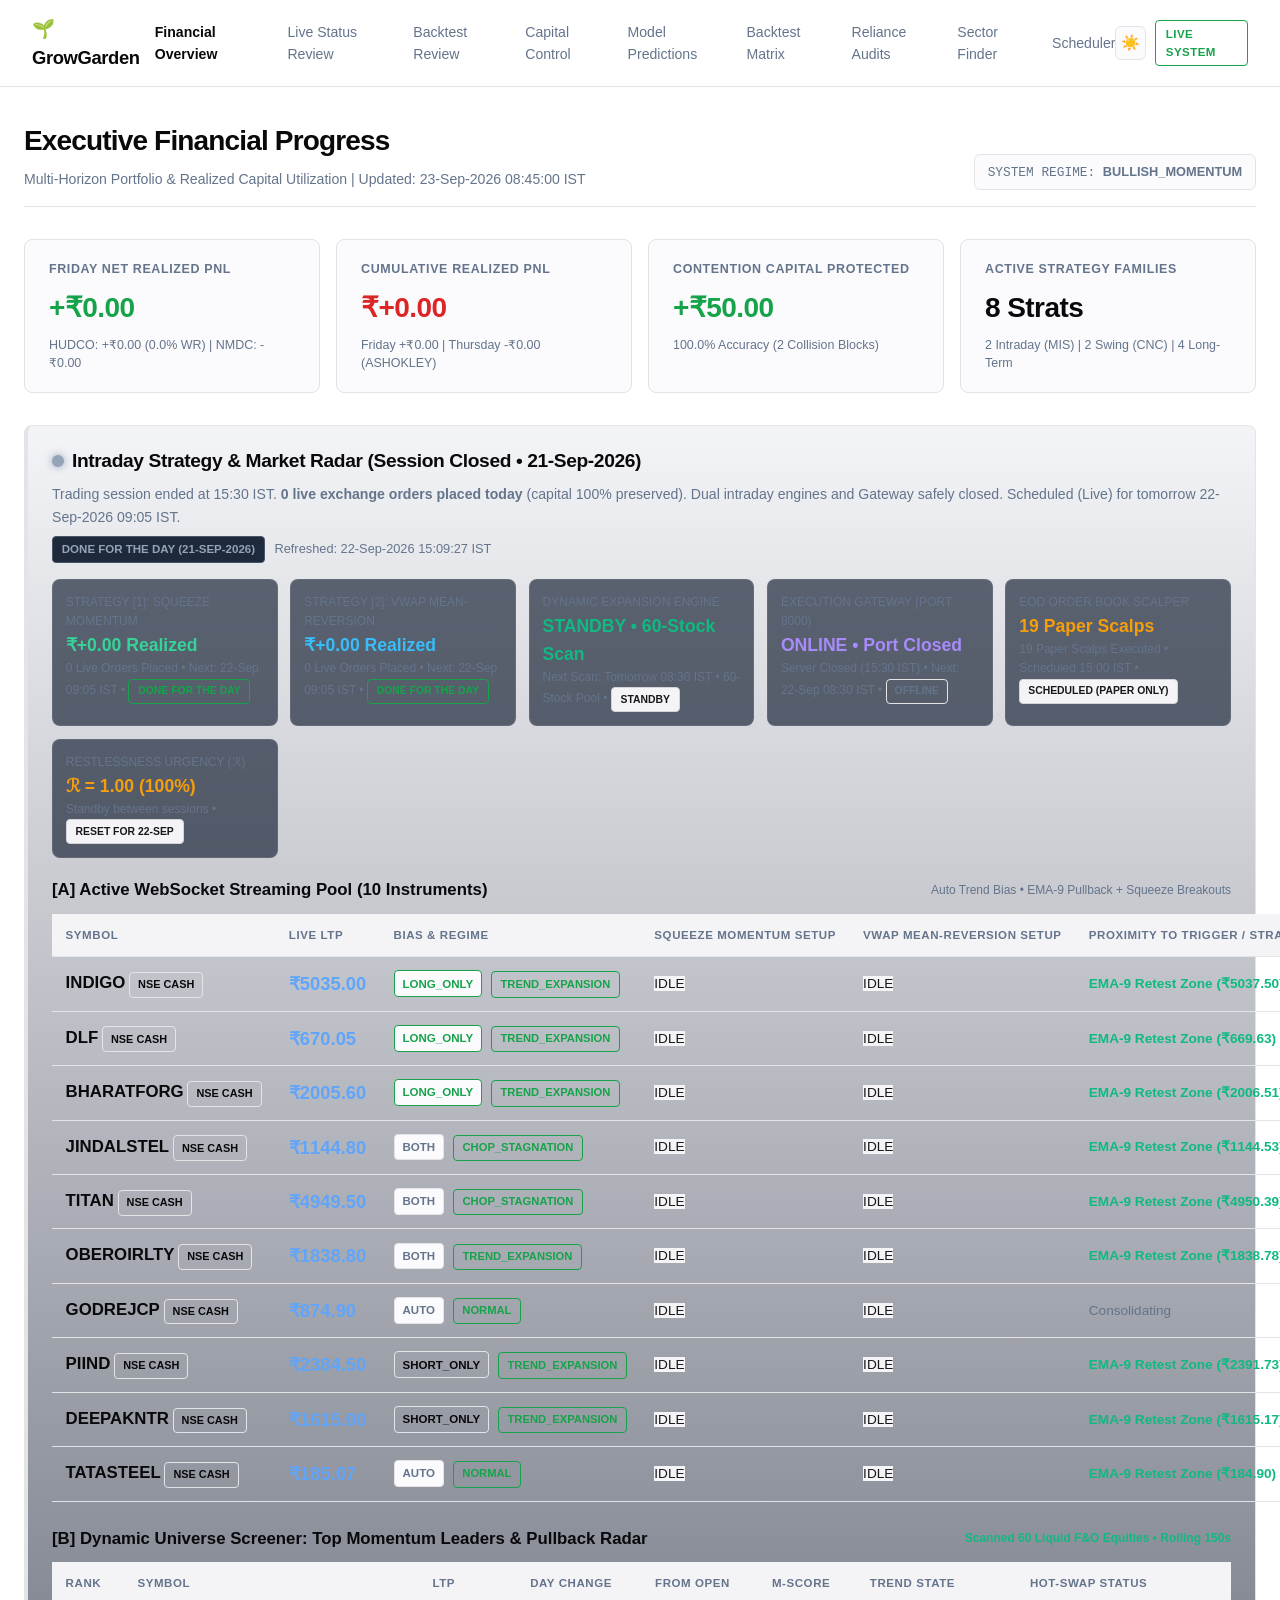
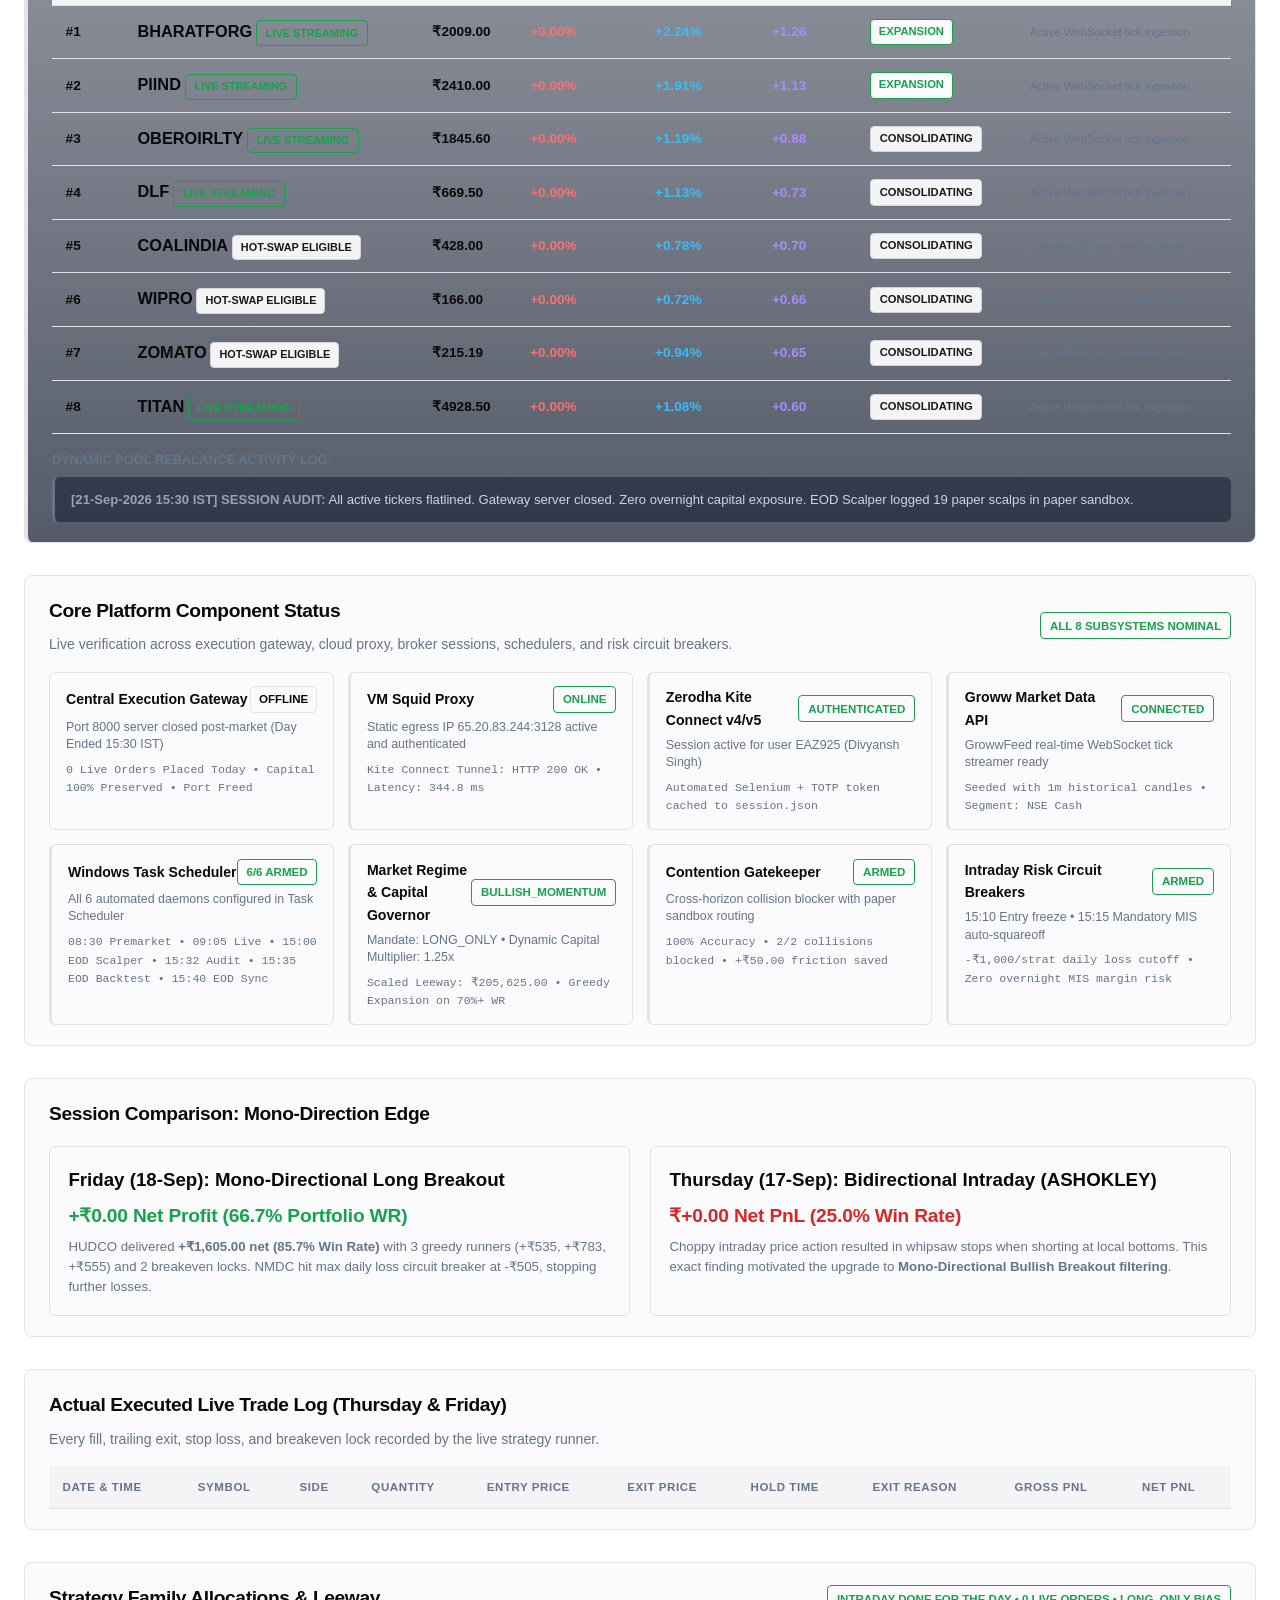
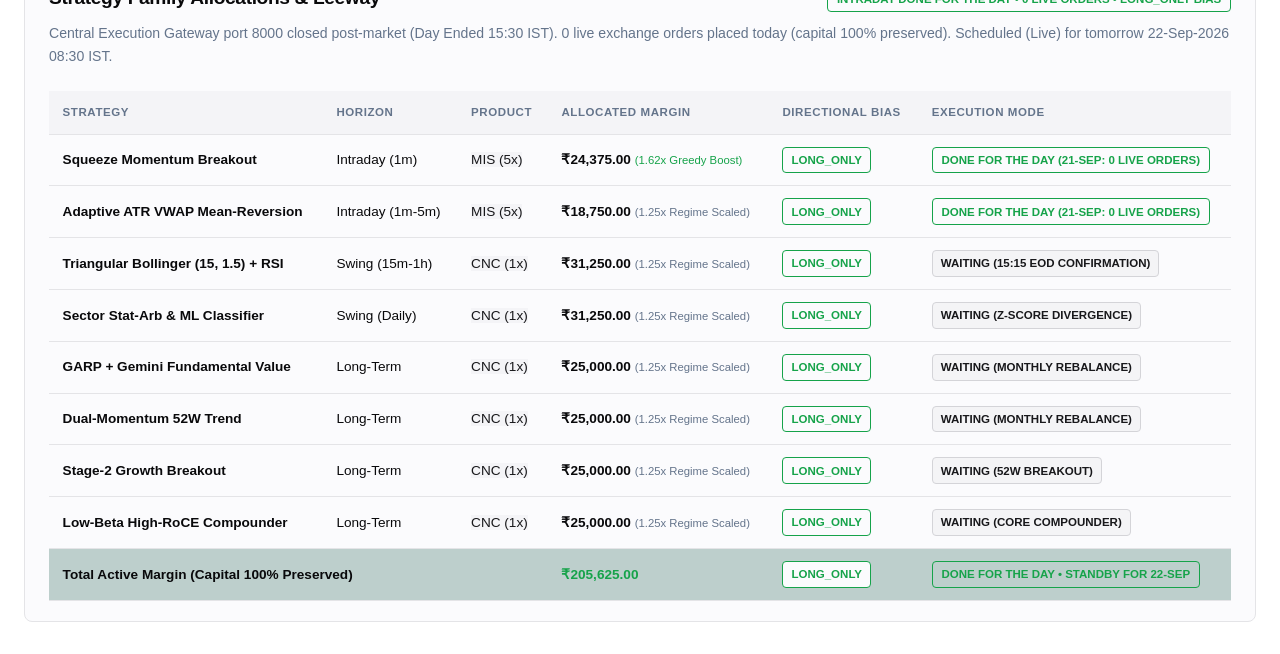
==== commit d632aba7: "chore(sync): automated dashboard sync 2026-09-23 08:45:00 IST" ====
--- a/index.html
+++ b/index.html
@@ -51,7 +51,7 @@
         <div class="header-banner">
             <div>
                 <h1>Executive Financial Progress</h1>
-                <p class="subtitle">Multi-Horizon Portfolio & Realized Capital Utilization | Updated: 23-Sep-2026 08:30:45 IST</p>
+                <p class="subtitle">Multi-Horizon Portfolio & Realized Capital Utilization | Updated: 23-Sep-2026 08:45:00 IST</p>
             </div>
             <div class="regime-tag">
                 SYSTEM REGIME: <strong>BULLISH_MOMENTUM</strong>
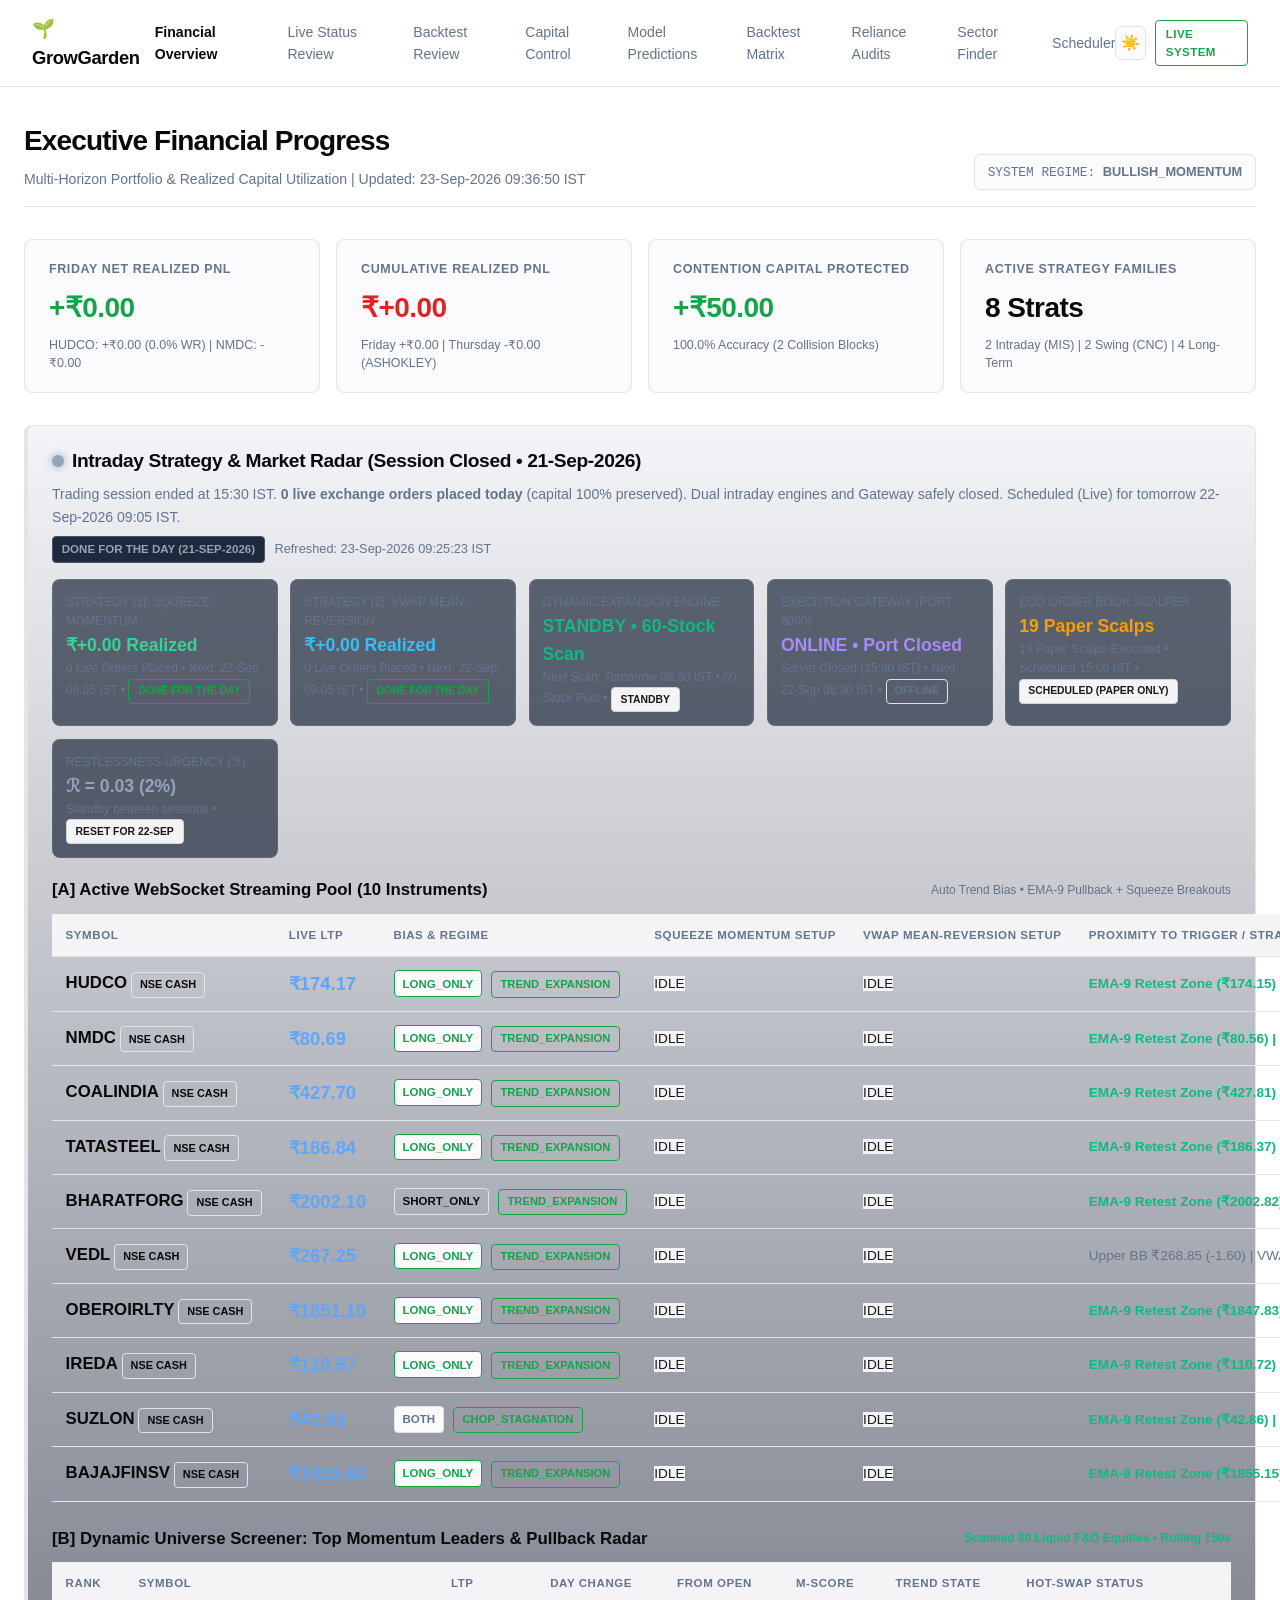
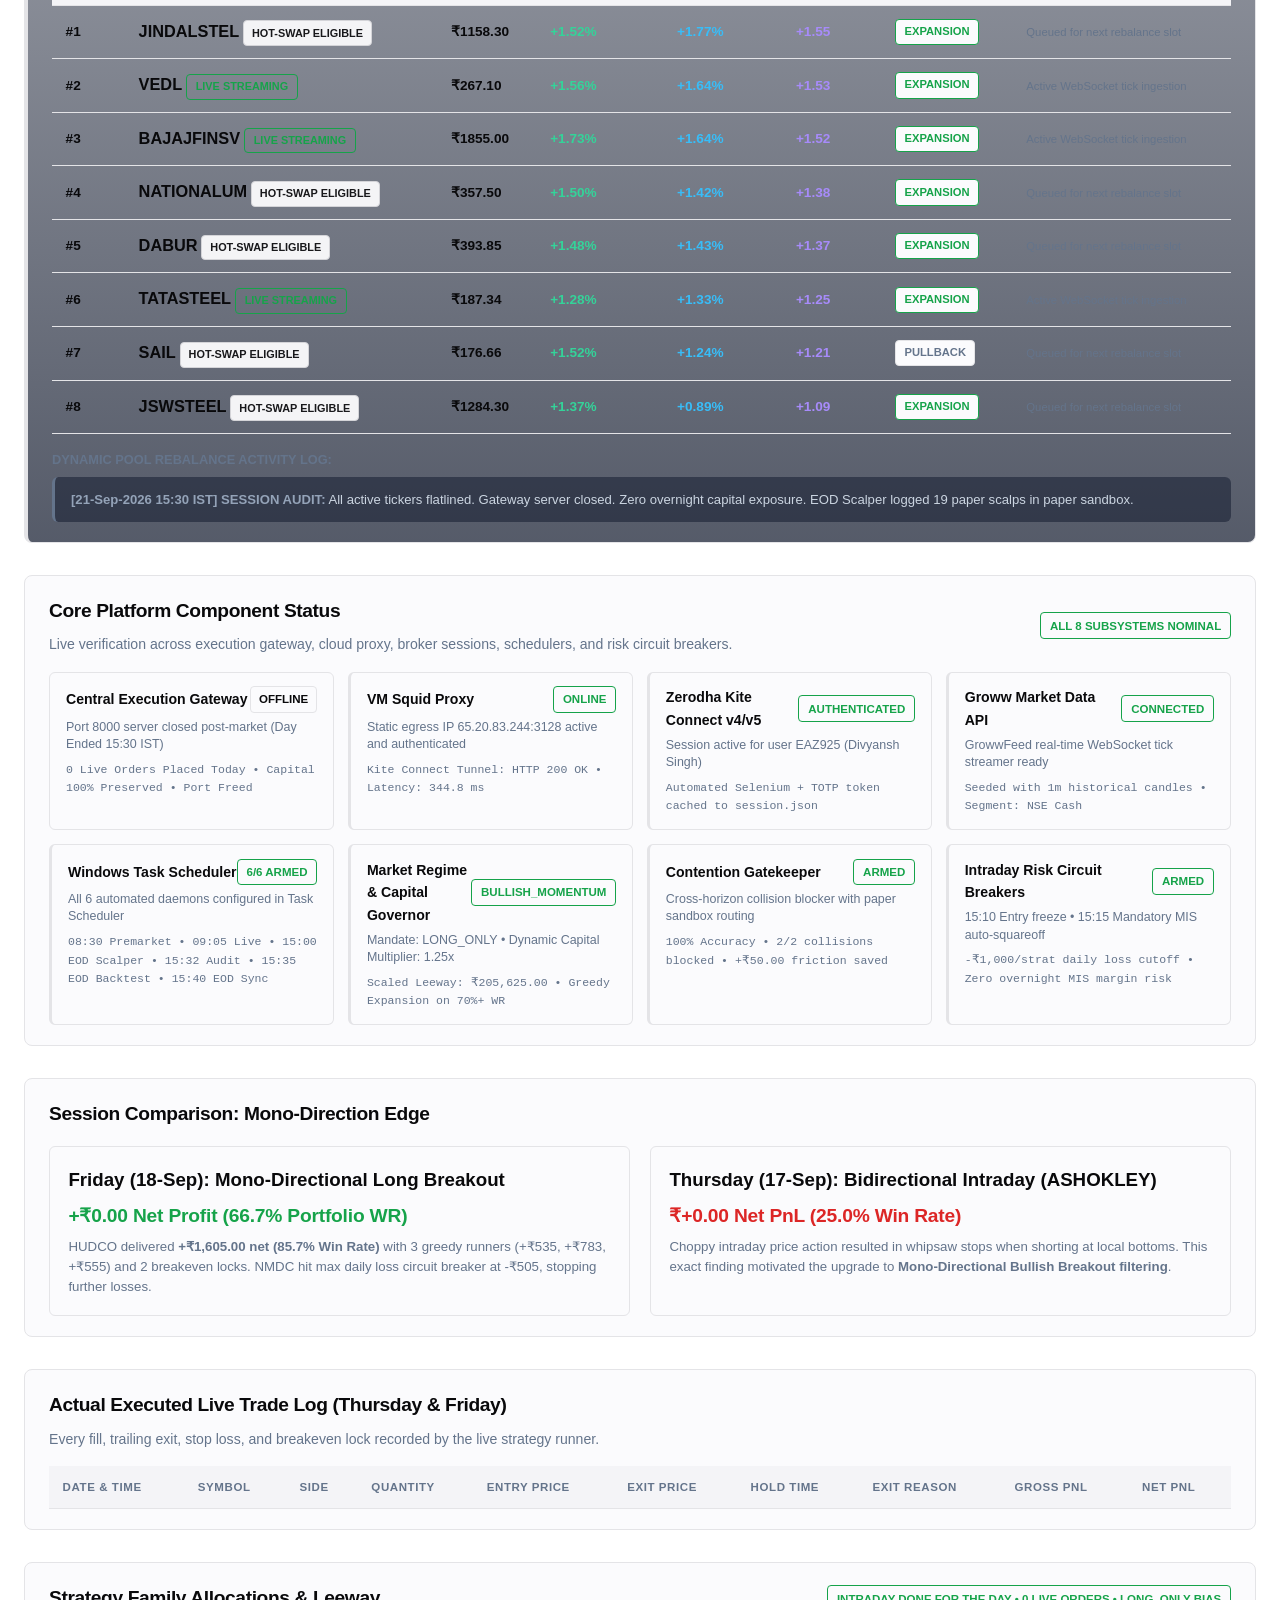
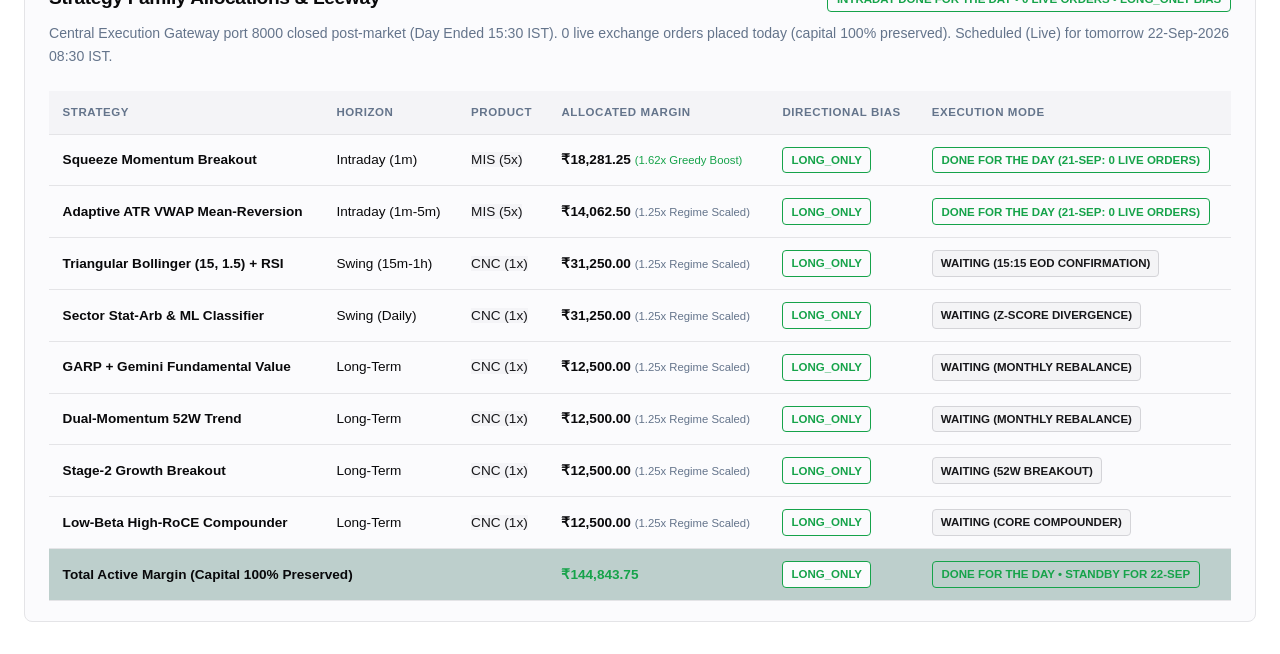
==== commit dcc74421: "chore(sync): automated dashboard sync 2026-09-23 09:36:50 IST" ====
--- a/index.html
+++ b/index.html
@@ -51,7 +51,7 @@
         <div class="header-banner">
             <div>
                 <h1>Executive Financial Progress</h1>
-                <p class="subtitle">Multi-Horizon Portfolio & Realized Capital Utilization | Updated: 23-Sep-2026 08:45:00 IST</p>
+                <p class="subtitle">Multi-Horizon Portfolio & Realized Capital Utilization | Updated: 23-Sep-2026 09:36:50 IST</p>
             </div>
             <div class="regime-tag">
                 SYSTEM REGIME: <strong>BULLISH_MOMENTUM</strong>
@@ -95,7 +95,7 @@
             </div>
             <div style="display:flex; align-items:center; gap:0.6rem;">
                 <span class="badge-saved" style="background:#1e293b; border: 1px solid #475569; color:#94a3b8;">DONE FOR THE DAY (21-SEP-2026)</span>
-                <span style="font-size:0.8rem; color:var(--text-muted);" id="radar-updated-at">Refreshed: 22-Sep-2026 15:09:27 IST</span>
+                <span style="font-size:0.8rem; color:var(--text-muted);" id="radar-updated-at">Refreshed: 23-Sep-2026 09:25:23 IST</span>
             </div>
         </div>
 
@@ -128,7 +128,7 @@
             </div>
             <div style="background: rgba(30, 41, 59, 0.7); padding: 0.8rem; border-radius: 8px; border: 1px solid rgba(255,255,255,0.08);">
                 <div style="font-size:0.75rem; color:var(--text-muted); text-transform:uppercase;">Restlessness Urgency (&Rscr;)</div>
-                <div style="font-size:1.1rem; font-weight:700; color:#f59e0b;" id="radar-restlessness-val">&Rscr; = 1.00 (100%)</div>
+                <div style="font-size:1.1rem; font-weight:700; color:#94a3b8;" id="radar-restlessness-val">&Rscr; = 0.03 (2%)</div>
                 <div style="font-size:0.75rem; color:var(--text-muted);">Standby between sessions &bull; <span class="badge-neutral" style="font-size:0.65rem;">RESET FOR 22-SEP</span></div>
             </div>
         </div>
@@ -151,124 +151,124 @@
             </thead>
             <tbody id="live-radar-tbody">
                 
-            <tr id="row-INDIGO">
-                <td><strong style="font-size: 1.05rem;">INDIGO</strong> <span class="badge" style="font-size:0.68rem;">NSE CASH</span></td>
-                <td><strong style="font-size: 1.15rem; color: #60a5fa;" id="ltp-INDIGO">₹5035.00</strong></td>
-                <td>
-                    <span class="badge long" id="bias-INDIGO">LONG_ONLY</span>
-                    <span class="badge-leader" style="font-size:0.7rem; margin-left:0.3rem;" id="regime-INDIGO">TREND_EXPANSION</span>
-                </td>
-                <td id="sq-INDIGO"><code>IDLE</code></td>
-                <td id="vw-INDIGO"><code>IDLE</code></td>
-                <td id="prox-INDIGO" style="color: #10b981; font-weight: 700;">EMA-9 Retest Zone (₹5037.50) | VWAP ₹4986.39</td>
-            </tr>
-            
-            <tr id="row-DLF">
-                <td><strong style="font-size: 1.05rem;">DLF</strong> <span class="badge" style="font-size:0.68rem;">NSE CASH</span></td>
-                <td><strong style="font-size: 1.15rem; color: #60a5fa;" id="ltp-DLF">₹670.05</strong></td>
-                <td>
-                    <span class="badge long" id="bias-DLF">LONG_ONLY</span>
-                    <span class="badge-leader" style="font-size:0.7rem; margin-left:0.3rem;" id="regime-DLF">TREND_EXPANSION</span>
-                </td>
-                <td id="sq-DLF"><code>IDLE</code></td>
-                <td id="vw-DLF"><code>IDLE</code></td>
-                <td id="prox-DLF" style="color: #10b981; font-weight: 700;">EMA-9 Retest Zone (₹669.63) | VWAP ₹667.49</td>
+            <tr id="row-HUDCO">
+                <td><strong style="font-size: 1.05rem;">HUDCO</strong> <span class="badge" style="font-size:0.68rem;">NSE CASH</span></td>
+                <td><strong style="font-size: 1.15rem; color: #60a5fa;" id="ltp-HUDCO">₹174.17</strong></td>
+                <td>
+                    <span class="badge long" id="bias-HUDCO">LONG_ONLY</span>
+                    <span class="badge-leader" style="font-size:0.7rem; margin-left:0.3rem;" id="regime-HUDCO">TREND_EXPANSION</span>
+                </td>
+                <td id="sq-HUDCO"><code>IDLE</code></td>
+                <td id="vw-HUDCO"><code>IDLE</code></td>
+                <td id="prox-HUDCO" style="color: #10b981; font-weight: 700;">EMA-9 Retest Zone (₹174.15) | VWAP ₹172.60</td>
+            </tr>
+            
+            <tr id="row-NMDC">
+                <td><strong style="font-size: 1.05rem;">NMDC</strong> <span class="badge" style="font-size:0.68rem;">NSE CASH</span></td>
+                <td><strong style="font-size: 1.15rem; color: #60a5fa;" id="ltp-NMDC">₹80.69</strong></td>
+                <td>
+                    <span class="badge long" id="bias-NMDC">LONG_ONLY</span>
+                    <span class="badge-leader" style="font-size:0.7rem; margin-left:0.3rem;" id="regime-NMDC">TREND_EXPANSION</span>
+                </td>
+                <td id="sq-NMDC"><code>IDLE</code></td>
+                <td id="vw-NMDC"><code>IDLE</code></td>
+                <td id="prox-NMDC" style="color: #10b981; font-weight: 700;">EMA-9 Retest Zone (₹80.56) | VWAP ₹79.79</td>
+            </tr>
+            
+            <tr id="row-COALINDIA">
+                <td><strong style="font-size: 1.05rem;">COALINDIA</strong> <span class="badge" style="font-size:0.68rem;">NSE CASH</span></td>
+                <td><strong style="font-size: 1.15rem; color: #60a5fa;" id="ltp-COALINDIA">₹427.70</strong></td>
+                <td>
+                    <span class="badge long" id="bias-COALINDIA">LONG_ONLY</span>
+                    <span class="badge-leader" style="font-size:0.7rem; margin-left:0.3rem;" id="regime-COALINDIA">TREND_EXPANSION</span>
+                </td>
+                <td id="sq-COALINDIA"><code>IDLE</code></td>
+                <td id="vw-COALINDIA"><code>IDLE</code></td>
+                <td id="prox-COALINDIA" style="color: #10b981; font-weight: 700;">EMA-9 Retest Zone (₹427.81) | VWAP ₹426.57</td>
+            </tr>
+            
+            <tr id="row-TATASTEEL">
+                <td><strong style="font-size: 1.05rem;">TATASTEEL</strong> <span class="badge" style="font-size:0.68rem;">NSE CASH</span></td>
+                <td><strong style="font-size: 1.15rem; color: #60a5fa;" id="ltp-TATASTEEL">₹186.84</strong></td>
+                <td>
+                    <span class="badge long" id="bias-TATASTEEL">LONG_ONLY</span>
+                    <span class="badge-leader" style="font-size:0.7rem; margin-left:0.3rem;" id="regime-TATASTEEL">TREND_EXPANSION</span>
+                </td>
+                <td id="sq-TATASTEEL"><code>IDLE</code></td>
+                <td id="vw-TATASTEEL"><code>IDLE</code></td>
+                <td id="prox-TATASTEEL" style="color: #10b981; font-weight: 700;">EMA-9 Retest Zone (₹186.37) | VWAP ₹184.40</td>
             </tr>
             
             <tr id="row-BHARATFORG">
                 <td><strong style="font-size: 1.05rem;">BHARATFORG</strong> <span class="badge" style="font-size:0.68rem;">NSE CASH</span></td>
-                <td><strong style="font-size: 1.15rem; color: #60a5fa;" id="ltp-BHARATFORG">₹2005.60</strong></td>
-                <td>
-                    <span class="badge long" id="bias-BHARATFORG">LONG_ONLY</span>
+                <td><strong style="font-size: 1.15rem; color: #60a5fa;" id="ltp-BHARATFORG">₹2002.10</strong></td>
+                <td>
+                    <span class="badge short" id="bias-BHARATFORG">SHORT_ONLY</span>
                     <span class="badge-leader" style="font-size:0.7rem; margin-left:0.3rem;" id="regime-BHARATFORG">TREND_EXPANSION</span>
                 </td>
                 <td id="sq-BHARATFORG"><code>IDLE</code></td>
                 <td id="vw-BHARATFORG"><code>IDLE</code></td>
-                <td id="prox-BHARATFORG" style="color: #10b981; font-weight: 700;">EMA-9 Retest Zone (₹2006.51) | VWAP ₹2004.19</td>
-            </tr>
-            
-            <tr id="row-JINDALSTEL">
-                <td><strong style="font-size: 1.05rem;">JINDALSTEL</strong> <span class="badge" style="font-size:0.68rem;">NSE CASH</span></td>
-                <td><strong style="font-size: 1.15rem; color: #60a5fa;" id="ltp-JINDALSTEL">₹1144.80</strong></td>
-                <td>
-                    <span class="badge both" id="bias-JINDALSTEL">BOTH</span>
-                    <span class="badge-saved" style="font-size:0.7rem; margin-left:0.3rem;" id="regime-JINDALSTEL">CHOP_STAGNATION</span>
-                </td>
-                <td id="sq-JINDALSTEL"><code>IDLE</code></td>
-                <td id="vw-JINDALSTEL"><code>IDLE</code></td>
-                <td id="prox-JINDALSTEL" style="color: #10b981; font-weight: 700;">EMA-9 Retest Zone (₹1144.53) | VWAP ₹1143.51</td>
-            </tr>
-            
-            <tr id="row-TITAN">
-                <td><strong style="font-size: 1.05rem;">TITAN</strong> <span class="badge" style="font-size:0.68rem;">NSE CASH</span></td>
-                <td><strong style="font-size: 1.15rem; color: #60a5fa;" id="ltp-TITAN">₹4949.50</strong></td>
-                <td>
-                    <span class="badge both" id="bias-TITAN">BOTH</span>
-                    <span class="badge-saved" style="font-size:0.7rem; margin-left:0.3rem;" id="regime-TITAN">CHOP_STAGNATION</span>
-                </td>
-                <td id="sq-TITAN"><code>IDLE</code></td>
-                <td id="vw-TITAN"><code>IDLE</code></td>
-                <td id="prox-TITAN" style="color: #10b981; font-weight: 700;">EMA-9 Retest Zone (₹4950.39) | VWAP ₹4936.54</td>
+                <td id="prox-BHARATFORG" style="color: #10b981; font-weight: 700;">EMA-9 Retest Zone (₹2002.82) | VWAP ₹2004.87</td>
+            </tr>
+            
+            <tr id="row-VEDL">
+                <td><strong style="font-size: 1.05rem;">VEDL</strong> <span class="badge" style="font-size:0.68rem;">NSE CASH</span></td>
+                <td><strong style="font-size: 1.15rem; color: #60a5fa;" id="ltp-VEDL">₹267.25</strong></td>
+                <td>
+                    <span class="badge long" id="bias-VEDL">LONG_ONLY</span>
+                    <span class="badge-leader" style="font-size:0.7rem; margin-left:0.3rem;" id="regime-VEDL">TREND_EXPANSION</span>
+                </td>
+                <td id="sq-VEDL"><code>IDLE</code></td>
+                <td id="vw-VEDL"><code>IDLE</code></td>
+                <td id="prox-VEDL" style="color: var(--text-muted);">Upper BB ₹268.85 (-1.60) | VWAP ₹261.89</td>
             </tr>
             
             <tr id="row-OBEROIRLTY">
                 <td><strong style="font-size: 1.05rem;">OBEROIRLTY</strong> <span class="badge" style="font-size:0.68rem;">NSE CASH</span></td>
-                <td><strong style="font-size: 1.15rem; color: #60a5fa;" id="ltp-OBEROIRLTY">₹1838.80</strong></td>
-                <td>
-                    <span class="badge both" id="bias-OBEROIRLTY">BOTH</span>
+                <td><strong style="font-size: 1.15rem; color: #60a5fa;" id="ltp-OBEROIRLTY">₹1851.10</strong></td>
+                <td>
+                    <span class="badge long" id="bias-OBEROIRLTY">LONG_ONLY</span>
                     <span class="badge-leader" style="font-size:0.7rem; margin-left:0.3rem;" id="regime-OBEROIRLTY">TREND_EXPANSION</span>
                 </td>
                 <td id="sq-OBEROIRLTY"><code>IDLE</code></td>
                 <td id="vw-OBEROIRLTY"><code>IDLE</code></td>
-                <td id="prox-OBEROIRLTY" style="color: #10b981; font-weight: 700;">EMA-9 Retest Zone (₹1838.78) | VWAP ₹1838.36</td>
-            </tr>
-            
-            <tr id="row-GODREJCP">
-                <td><strong style="font-size: 1.05rem;">GODREJCP</strong> <span class="badge" style="font-size:0.68rem;">NSE CASH</span></td>
-                <td><strong style="font-size: 1.15rem; color: #60a5fa;" id="ltp-GODREJCP">₹874.90</strong></td>
-                <td>
-                    <span class="badge both" id="bias-GODREJCP">AUTO</span>
-                    <span class="badge-leader" style="font-size:0.7rem; margin-left:0.3rem;" id="regime-GODREJCP">NORMAL</span>
-                </td>
-                <td id="sq-GODREJCP"><code>IDLE</code></td>
-                <td id="vw-GODREJCP"><code>IDLE</code></td>
-                <td id="prox-GODREJCP" style="color: var(--text-muted);">Consolidating</td>
-            </tr>
-            
-            <tr id="row-PIIND">
-                <td><strong style="font-size: 1.05rem;">PIIND</strong> <span class="badge" style="font-size:0.68rem;">NSE CASH</span></td>
-                <td><strong style="font-size: 1.15rem; color: #60a5fa;" id="ltp-PIIND">₹2384.50</strong></td>
-                <td>
-                    <span class="badge short" id="bias-PIIND">SHORT_ONLY</span>
-                    <span class="badge-leader" style="font-size:0.7rem; margin-left:0.3rem;" id="regime-PIIND">TREND_EXPANSION</span>
-                </td>
-                <td id="sq-PIIND"><code>IDLE</code></td>
-                <td id="vw-PIIND"><code>IDLE</code></td>
-                <td id="prox-PIIND" style="color: #10b981; font-weight: 700;">EMA-9 Retest Zone (₹2391.73) | Oversold Dip (Lower Band ₹2390.85, RSI 28.6)</td>
-            </tr>
-            
-            <tr id="row-DEEPAKNTR">
-                <td><strong style="font-size: 1.05rem;">DEEPAKNTR</strong> <span class="badge" style="font-size:0.68rem;">NSE CASH</span></td>
-                <td><strong style="font-size: 1.15rem; color: #60a5fa;" id="ltp-DEEPAKNTR">₹1615.00</strong></td>
-                <td>
-                    <span class="badge short" id="bias-DEEPAKNTR">SHORT_ONLY</span>
-                    <span class="badge-leader" style="font-size:0.7rem; margin-left:0.3rem;" id="regime-DEEPAKNTR">TREND_EXPANSION</span>
-                </td>
-                <td id="sq-DEEPAKNTR"><code>IDLE</code></td>
-                <td id="vw-DEEPAKNTR"><code>IDLE</code></td>
-                <td id="prox-DEEPAKNTR" style="color: #10b981; font-weight: 700;">EMA-9 Retest Zone (₹1615.17) | Oversold Dip (Lower Band ₹1616.33, RSI 32.6)</td>
-            </tr>
-            
-            <tr id="row-TATASTEEL">
-                <td><strong style="font-size: 1.05rem;">TATASTEEL</strong> <span class="badge" style="font-size:0.68rem;">NSE CASH</span></td>
-                <td><strong style="font-size: 1.15rem; color: #60a5fa;" id="ltp-TATASTEEL">₹185.07</strong></td>
-                <td>
-                    <span class="badge both" id="bias-TATASTEEL">AUTO</span>
-                    <span class="badge-leader" style="font-size:0.7rem; margin-left:0.3rem;" id="regime-TATASTEEL">NORMAL</span>
-                </td>
-                <td id="sq-TATASTEEL"><code>IDLE</code></td>
-                <td id="vw-TATASTEEL"><code>IDLE</code></td>
-                <td id="prox-TATASTEEL" style="color: #10b981; font-weight: 700;">EMA-9 Retest Zone (₹184.90) | VWAP ₹184.31</td>
+                <td id="prox-OBEROIRLTY" style="color: #10b981; font-weight: 700;">EMA-9 Retest Zone (₹1847.83) | VWAP ₹1839.61</td>
+            </tr>
+            
+            <tr id="row-IREDA">
+                <td><strong style="font-size: 1.05rem;">IREDA</strong> <span class="badge" style="font-size:0.68rem;">NSE CASH</span></td>
+                <td><strong style="font-size: 1.15rem; color: #60a5fa;" id="ltp-IREDA">₹110.67</strong></td>
+                <td>
+                    <span class="badge long" id="bias-IREDA">LONG_ONLY</span>
+                    <span class="badge-leader" style="font-size:0.7rem; margin-left:0.3rem;" id="regime-IREDA">TREND_EXPANSION</span>
+                </td>
+                <td id="sq-IREDA"><code>IDLE</code></td>
+                <td id="vw-IREDA"><code>IDLE</code></td>
+                <td id="prox-IREDA" style="color: #10b981; font-weight: 700;">EMA-9 Retest Zone (₹110.72) | VWAP ₹110.28</td>
+            </tr>
+            
+            <tr id="row-SUZLON">
+                <td><strong style="font-size: 1.05rem;">SUZLON</strong> <span class="badge" style="font-size:0.68rem;">NSE CASH</span></td>
+                <td><strong style="font-size: 1.15rem; color: #60a5fa;" id="ltp-SUZLON">₹42.83</strong></td>
+                <td>
+                    <span class="badge both" id="bias-SUZLON">BOTH</span>
+                    <span class="badge-saved" style="font-size:0.7rem; margin-left:0.3rem;" id="regime-SUZLON">CHOP_STAGNATION</span>
+                </td>
+                <td id="sq-SUZLON"><code>IDLE</code></td>
+                <td id="vw-SUZLON"><code>IDLE</code></td>
+                <td id="prox-SUZLON" style="color: #10b981; font-weight: 700;">EMA-9 Retest Zone (₹42.86) | Oversold Dip (Lower Band ₹42.87, RSI 19.4)</td>
+            </tr>
+            
+            <tr id="row-BAJAJFINSV">
+                <td><strong style="font-size: 1.05rem;">BAJAJFINSV</strong> <span class="badge" style="font-size:0.68rem;">NSE CASH</span></td>
+                <td><strong style="font-size: 1.15rem; color: #60a5fa;" id="ltp-BAJAJFINSV">₹1855.80</strong></td>
+                <td>
+                    <span class="badge long" id="bias-BAJAJFINSV">LONG_ONLY</span>
+                    <span class="badge-leader" style="font-size:0.7rem; margin-left:0.3rem;" id="regime-BAJAJFINSV">TREND_EXPANSION</span>
+                </td>
+                <td id="sq-BAJAJFINSV"><code>IDLE</code></td>
+                <td id="vw-BAJAJFINSV"><code>IDLE</code></td>
+                <td id="prox-BAJAJFINSV" style="color: #10b981; font-weight: 700;">EMA-9 Retest Zone (₹1855.15) | VWAP ₹1830.83</td>
             </tr>
             
             </tbody>
@@ -296,90 +296,90 @@
                 
             <tr>
                 <td><strong>#1</strong></td>
-                <td><strong style="font-size: 1.02rem;">BHARATFORG</strong> <span class="badge-saved" style="font-size:0.68rem;">LIVE STREAMING</span></td>
-                <td><strong>₹2009.00</strong></td>
-                <td style="color: #f87171; font-weight:700;">+0.00%</td>
-                <td style="color: #38bdf8; font-weight:600;">+2.24%</td>
-                <td style="color: #a78bfa; font-weight:700;">+1.26</td>
+                <td><strong style="font-size: 1.02rem;">JINDALSTEL</strong> <span class="badge paper" style="font-size:0.68rem;">HOT-SWAP ELIGIBLE</span></td>
+                <td><strong>₹1158.30</strong></td>
+                <td style="color: #34d399; font-weight:700;">+1.52%</td>
+                <td style="color: #38bdf8; font-weight:600;">+1.77%</td>
+                <td style="color: #a78bfa; font-weight:700;">+1.55</td>
+                <td><span class="badge long" style="font-size:0.7rem;">EXPANSION</span></td>
+                <td><small style="color:var(--text-muted);">Queued for next rebalance slot</small></td>
+            </tr>
+            
+            <tr>
+                <td><strong>#2</strong></td>
+                <td><strong style="font-size: 1.02rem;">VEDL</strong> <span class="badge-saved" style="font-size:0.68rem;">LIVE STREAMING</span></td>
+                <td><strong>₹267.10</strong></td>
+                <td style="color: #34d399; font-weight:700;">+1.56%</td>
+                <td style="color: #38bdf8; font-weight:600;">+1.64%</td>
+                <td style="color: #a78bfa; font-weight:700;">+1.53</td>
                 <td><span class="badge long" style="font-size:0.7rem;">EXPANSION</span></td>
                 <td><small style="color:var(--text-muted);">Active WebSocket tick ingestion</small></td>
             </tr>
             
             <tr>
-                <td><strong>#2</strong></td>
-                <td><strong style="font-size: 1.02rem;">PIIND</strong> <span class="badge-saved" style="font-size:0.68rem;">LIVE STREAMING</span></td>
-                <td><strong>₹2410.00</strong></td>
-                <td style="color: #f87171; font-weight:700;">+0.00%</td>
-                <td style="color: #38bdf8; font-weight:600;">+1.91%</td>
-                <td style="color: #a78bfa; font-weight:700;">+1.13</td>
+                <td><strong>#3</strong></td>
+                <td><strong style="font-size: 1.02rem;">BAJAJFINSV</strong> <span class="badge-saved" style="font-size:0.68rem;">LIVE STREAMING</span></td>
+                <td><strong>₹1855.00</strong></td>
+                <td style="color: #34d399; font-weight:700;">+1.73%</td>
+                <td style="color: #38bdf8; font-weight:600;">+1.64%</td>
+                <td style="color: #a78bfa; font-weight:700;">+1.52</td>
                 <td><span class="badge long" style="font-size:0.7rem;">EXPANSION</span></td>
                 <td><small style="color:var(--text-muted);">Active WebSocket tick ingestion</small></td>
             </tr>
             
             <tr>
-                <td><strong>#3</strong></td>
-                <td><strong style="font-size: 1.02rem;">OBEROIRLTY</strong> <span class="badge-saved" style="font-size:0.68rem;">LIVE STREAMING</span></td>
-                <td><strong>₹1845.60</strong></td>
-                <td style="color: #f87171; font-weight:700;">+0.00%</td>
-                <td style="color: #38bdf8; font-weight:600;">+1.19%</td>
-                <td style="color: #a78bfa; font-weight:700;">+0.88</td>
-                <td><span class="badge-neutral" style="font-size:0.7rem;">CONSOLIDATING</span></td>
-                <td><small style="color:var(--text-muted);">Active WebSocket tick ingestion</small></td>
-            </tr>
-            
-            <tr>
                 <td><strong>#4</strong></td>
-                <td><strong style="font-size: 1.02rem;">DLF</strong> <span class="badge-saved" style="font-size:0.68rem;">LIVE STREAMING</span></td>
-                <td><strong>₹669.50</strong></td>
-                <td style="color: #f87171; font-weight:700;">+0.00%</td>
-                <td style="color: #38bdf8; font-weight:600;">+1.13%</td>
-                <td style="color: #a78bfa; font-weight:700;">+0.73</td>
-                <td><span class="badge-neutral" style="font-size:0.7rem;">CONSOLIDATING</span></td>
-                <td><small style="color:var(--text-muted);">Active WebSocket tick ingestion</small></td>
+                <td><strong style="font-size: 1.02rem;">NATIONALUM</strong> <span class="badge paper" style="font-size:0.68rem;">HOT-SWAP ELIGIBLE</span></td>
+                <td><strong>₹357.50</strong></td>
+                <td style="color: #34d399; font-weight:700;">+1.50%</td>
+                <td style="color: #38bdf8; font-weight:600;">+1.42%</td>
+                <td style="color: #a78bfa; font-weight:700;">+1.38</td>
+                <td><span class="badge long" style="font-size:0.7rem;">EXPANSION</span></td>
+                <td><small style="color:var(--text-muted);">Queued for next rebalance slot</small></td>
             </tr>
             
             <tr>
                 <td><strong>#5</strong></td>
-                <td><strong style="font-size: 1.02rem;">COALINDIA</strong> <span class="badge paper" style="font-size:0.68rem;">HOT-SWAP ELIGIBLE</span></td>
-                <td><strong>₹428.00</strong></td>
-                <td style="color: #f87171; font-weight:700;">+0.00%</td>
-                <td style="color: #38bdf8; font-weight:600;">+0.78%</td>
-                <td style="color: #a78bfa; font-weight:700;">+0.70</td>
-                <td><span class="badge-neutral" style="font-size:0.7rem;">CONSOLIDATING</span></td>
+                <td><strong style="font-size: 1.02rem;">DABUR</strong> <span class="badge paper" style="font-size:0.68rem;">HOT-SWAP ELIGIBLE</span></td>
+                <td><strong>₹393.85</strong></td>
+                <td style="color: #34d399; font-weight:700;">+1.48%</td>
+                <td style="color: #38bdf8; font-weight:600;">+1.43%</td>
+                <td style="color: #a78bfa; font-weight:700;">+1.37</td>
+                <td><span class="badge long" style="font-size:0.7rem;">EXPANSION</span></td>
                 <td><small style="color:var(--text-muted);">Queued for next rebalance slot</small></td>
             </tr>
             
             <tr>
                 <td><strong>#6</strong></td>
-                <td><strong style="font-size: 1.02rem;">WIPRO</strong> <span class="badge paper" style="font-size:0.68rem;">HOT-SWAP ELIGIBLE</span></td>
-                <td><strong>₹166.00</strong></td>
-                <td style="color: #f87171; font-weight:700;">+0.00%</td>
-                <td style="color: #38bdf8; font-weight:600;">+0.72%</td>
-                <td style="color: #a78bfa; font-weight:700;">+0.66</td>
-                <td><span class="badge-neutral" style="font-size:0.7rem;">CONSOLIDATING</span></td>
-                <td><small style="color:var(--text-muted);">Queued for next rebalance slot</small></td>
+                <td><strong style="font-size: 1.02rem;">TATASTEEL</strong> <span class="badge-saved" style="font-size:0.68rem;">LIVE STREAMING</span></td>
+                <td><strong>₹187.34</strong></td>
+                <td style="color: #34d399; font-weight:700;">+1.28%</td>
+                <td style="color: #38bdf8; font-weight:600;">+1.33%</td>
+                <td style="color: #a78bfa; font-weight:700;">+1.25</td>
+                <td><span class="badge long" style="font-size:0.7rem;">EXPANSION</span></td>
+                <td><small style="color:var(--text-muted);">Active WebSocket tick ingestion</small></td>
             </tr>
             
             <tr>
                 <td><strong>#7</strong></td>
-                <td><strong style="font-size: 1.02rem;">ZOMATO</strong> <span class="badge paper" style="font-size:0.68rem;">HOT-SWAP ELIGIBLE</span></td>
-                <td><strong>₹215.19</strong></td>
-                <td style="color: #f87171; font-weight:700;">+0.00%</td>
-                <td style="color: #38bdf8; font-weight:600;">+0.94%</td>
-                <td style="color: #a78bfa; font-weight:700;">+0.65</td>
-                <td><span class="badge-neutral" style="font-size:0.7rem;">CONSOLIDATING</span></td>
+                <td><strong style="font-size: 1.02rem;">SAIL</strong> <span class="badge paper" style="font-size:0.68rem;">HOT-SWAP ELIGIBLE</span></td>
+                <td><strong>₹176.66</strong></td>
+                <td style="color: #34d399; font-weight:700;">+1.52%</td>
+                <td style="color: #38bdf8; font-weight:600;">+1.24%</td>
+                <td style="color: #a78bfa; font-weight:700;">+1.21</td>
+                <td><span class="badge both" style="font-size:0.7rem;">PULLBACK</span></td>
                 <td><small style="color:var(--text-muted);">Queued for next rebalance slot</small></td>
             </tr>
             
             <tr>
                 <td><strong>#8</strong></td>
-                <td><strong style="font-size: 1.02rem;">TITAN</strong> <span class="badge-saved" style="font-size:0.68rem;">LIVE STREAMING</span></td>
-                <td><strong>₹4928.50</strong></td>
-                <td style="color: #f87171; font-weight:700;">+0.00%</td>
-                <td style="color: #38bdf8; font-weight:600;">+1.08%</td>
-                <td style="color: #a78bfa; font-weight:700;">+0.60</td>
-                <td><span class="badge-neutral" style="font-size:0.7rem;">CONSOLIDATING</span></td>
-                <td><small style="color:var(--text-muted);">Active WebSocket tick ingestion</small></td>
+                <td><strong style="font-size: 1.02rem;">JSWSTEEL</strong> <span class="badge paper" style="font-size:0.68rem;">HOT-SWAP ELIGIBLE</span></td>
+                <td><strong>₹1284.30</strong></td>
+                <td style="color: #34d399; font-weight:700;">+1.37%</td>
+                <td style="color: #38bdf8; font-weight:600;">+0.89%</td>
+                <td style="color: #a78bfa; font-weight:700;">+1.09</td>
+                <td><span class="badge long" style="font-size:0.7rem;">EXPANSION</span></td>
+                <td><small style="color:var(--text-muted);">Queued for next rebalance slot</small></td>
             </tr>
             
             </tbody>
@@ -644,7 +644,7 @@
                             <td><strong>Squeeze Momentum Breakout</strong></td>
                             <td>Intraday (1m)</td>
                             <td><code>MIS (5x)</code></td>
-                            <td><strong>₹24,375.00</strong> <small style="color:var(--accent-green);">(1.62x Greedy Boost)</small></td>
+                            <td><strong>₹18,281.25</strong> <small style="color:var(--accent-green);">(1.62x Greedy Boost)</small></td>
                             <td><span class="badge long">LONG_ONLY</span></td>
                             <td><span class="badge-saved">DONE FOR THE DAY (21-SEP: 0 LIVE ORDERS)</span></td>
                         </tr>
@@ -652,7 +652,7 @@
                             <td><strong>Adaptive ATR VWAP Mean-Reversion</strong></td>
                             <td>Intraday (1m-5m)</td>
                             <td><code>MIS (5x)</code></td>
-                            <td><strong>₹18,750.00</strong> <small style="color:var(--text-muted);">(1.25x Regime Scaled)</small></td>
+                            <td><strong>₹14,062.50</strong> <small style="color:var(--text-muted);">(1.25x Regime Scaled)</small></td>
                             <td><span class="badge long">LONG_ONLY</span></td>
                             <td><span class="badge-saved">DONE FOR THE DAY (21-SEP: 0 LIVE ORDERS)</span></td>
                         </tr>
@@ -676,7 +676,7 @@
                             <td><strong>GARP + Gemini Fundamental Value</strong></td>
                             <td>Long-Term</td>
                             <td><code>CNC (1x)</code></td>
-                            <td><strong>₹25,000.00</strong> <small style="color:var(--text-muted);">(1.25x Regime Scaled)</small></td>
+                            <td><strong>₹12,500.00</strong> <small style="color:var(--text-muted);">(1.25x Regime Scaled)</small></td>
                             <td><span class="badge long">LONG_ONLY</span></td>
                             <td><span class="badge paper">WAITING (MONTHLY REBALANCE)</span></td>
                         </tr>
@@ -684,7 +684,7 @@
                             <td><strong>Dual-Momentum 52W Trend</strong></td>
                             <td>Long-Term</td>
                             <td><code>CNC (1x)</code></td>
-                            <td><strong>₹25,000.00</strong> <small style="color:var(--text-muted);">(1.25x Regime Scaled)</small></td>
+                            <td><strong>₹12,500.00</strong> <small style="color:var(--text-muted);">(1.25x Regime Scaled)</small></td>
                             <td><span class="badge long">LONG_ONLY</span></td>
                             <td><span class="badge paper">WAITING (MONTHLY REBALANCE)</span></td>
                         </tr>
@@ -692,7 +692,7 @@
                             <td><strong>Stage-2 Growth Breakout</strong></td>
                             <td>Long-Term</td>
                             <td><code>CNC (1x)</code></td>
-                            <td><strong>₹25,000.00</strong> <small style="color:var(--text-muted);">(1.25x Regime Scaled)</small></td>
+                            <td><strong>₹12,500.00</strong> <small style="color:var(--text-muted);">(1.25x Regime Scaled)</small></td>
                             <td><span class="badge long">LONG_ONLY</span></td>
                             <td><span class="badge paper">WAITING (52W BREAKOUT)</span></td>
                         </tr>
@@ -700,7 +700,7 @@
                             <td><strong>Low-Beta High-RoCE Compounder</strong></td>
                             <td>Long-Term</td>
                             <td><code>CNC (1x)</code></td>
-                            <td><strong>₹25,000.00</strong> <small style="color:var(--text-muted);">(1.25x Regime Scaled)</small></td>
+                            <td><strong>₹12,500.00</strong> <small style="color:var(--text-muted);">(1.25x Regime Scaled)</small></td>
                             <td><span class="badge long">LONG_ONLY</span></td>
                             <td><span class="badge paper">WAITING (CORE COMPOUNDER)</span></td>
                         </tr>
@@ -708,7 +708,7 @@
                     <tfoot>
                         <tr style="background: rgba(6, 78, 59, 0.25); font-weight: 700;">
                             <td colspan="3"><strong>Total Active Margin (Capital 100% Preserved)</strong></td>
-                            <td><strong class="positive">₹205,625.00</strong></td>
+                            <td><strong class="positive">₹144,843.75</strong></td>
                             <td><span class="badge long">LONG_ONLY</span></td>
                             <td><span class="badge-saved">DONE FOR THE DAY &bull; STANDBY FOR 22-SEP</span></td>
                         </tr>
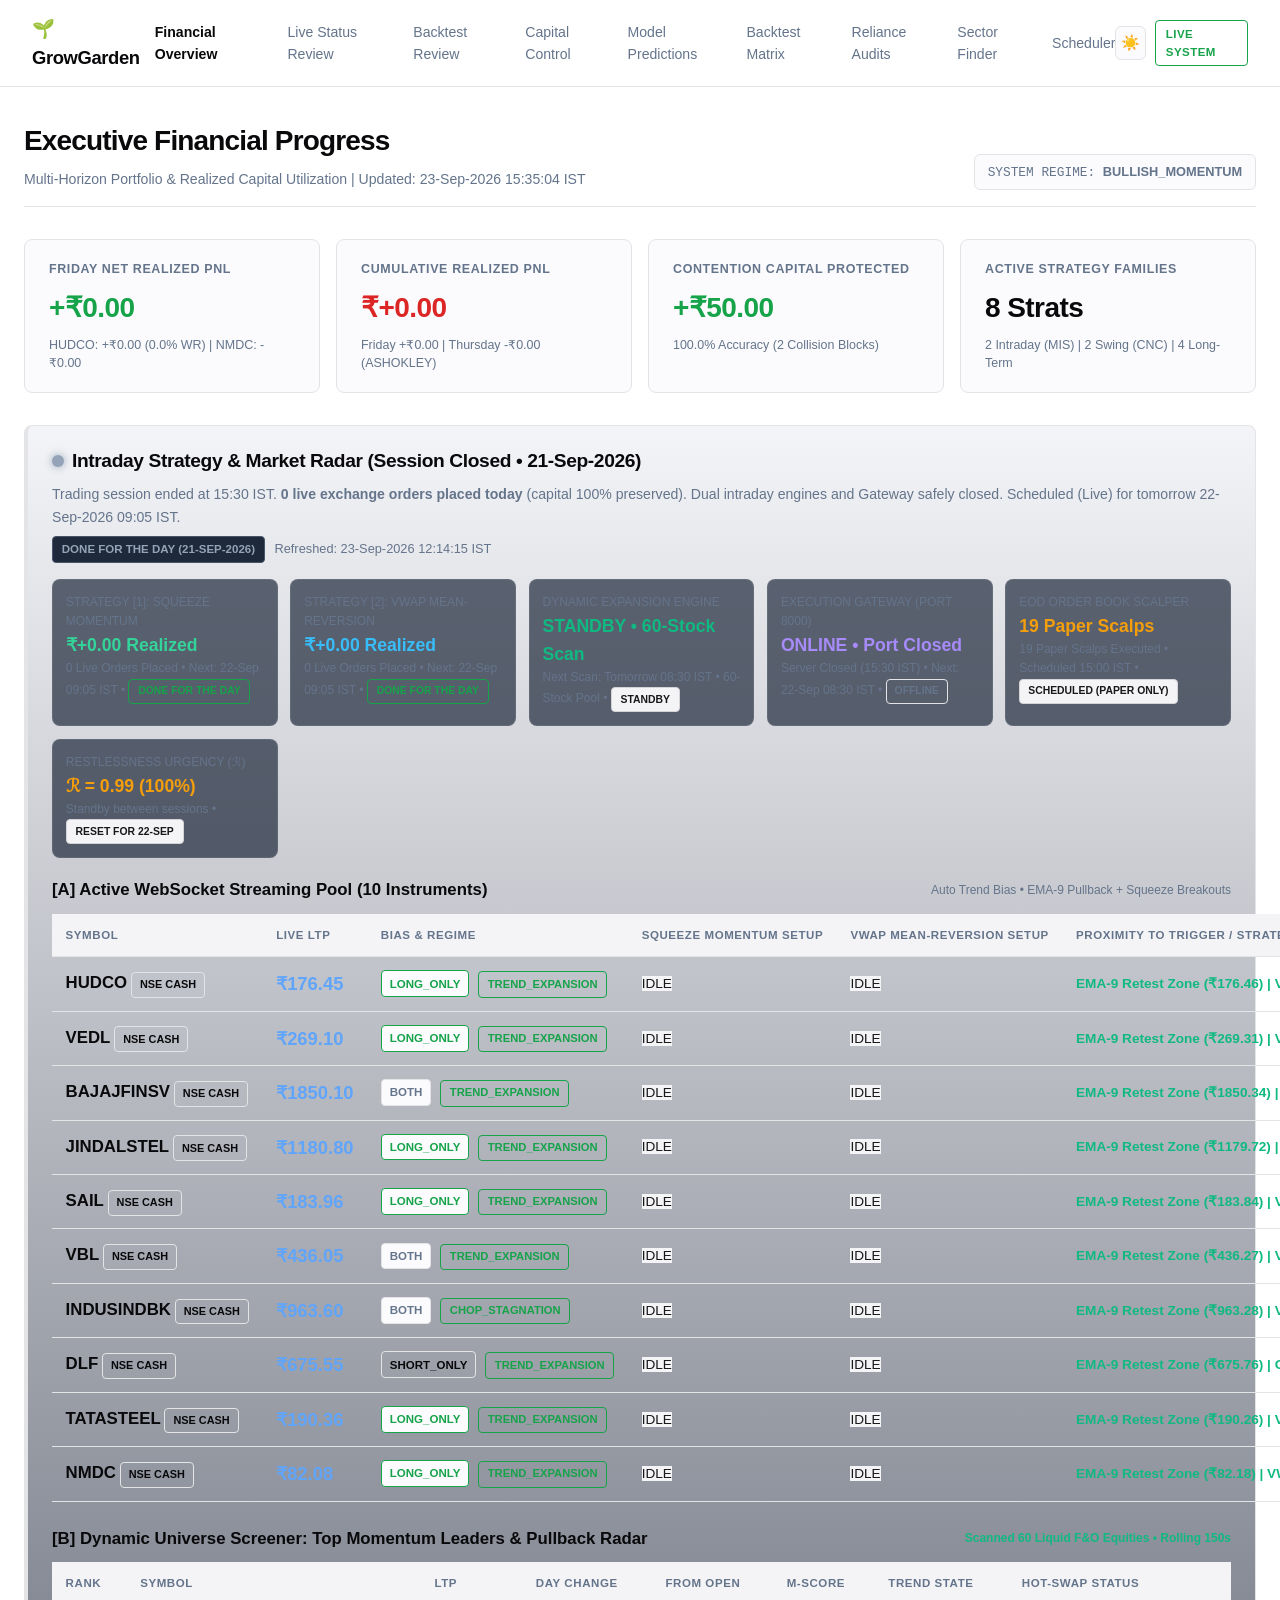
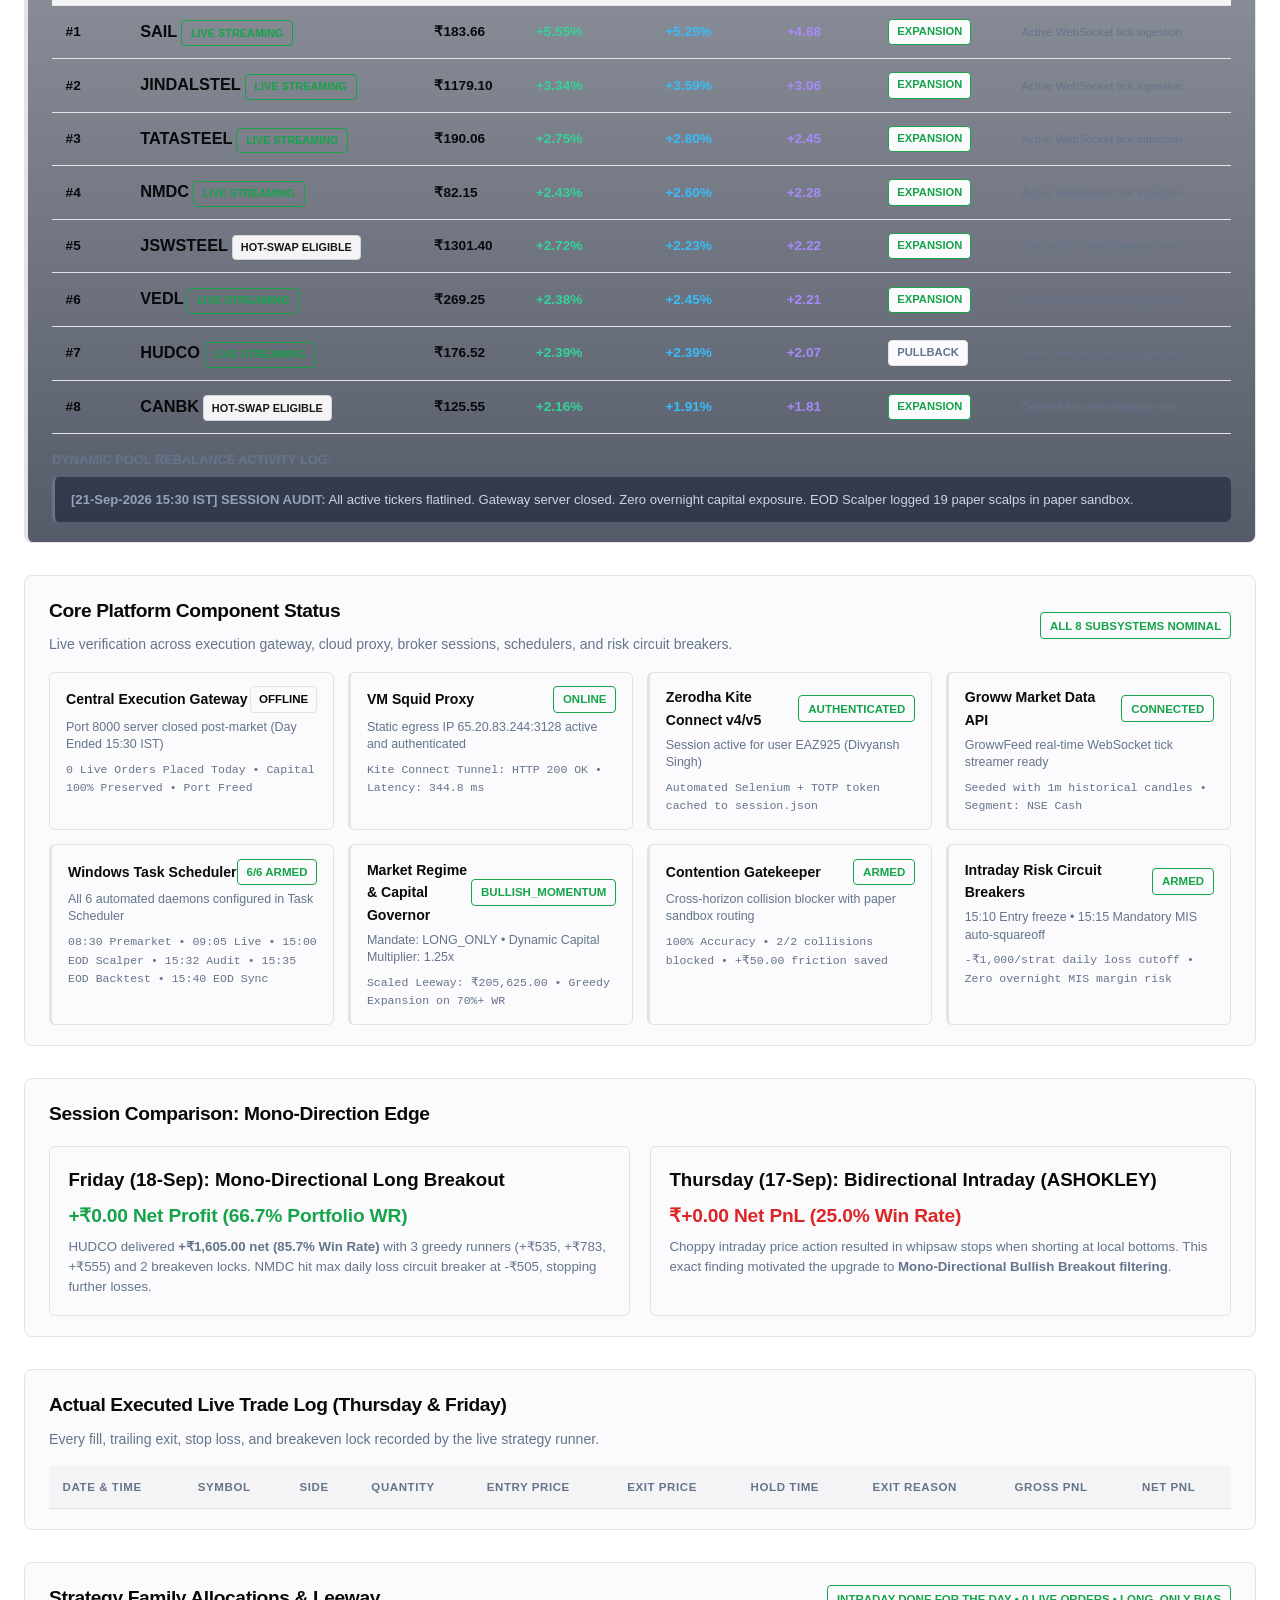
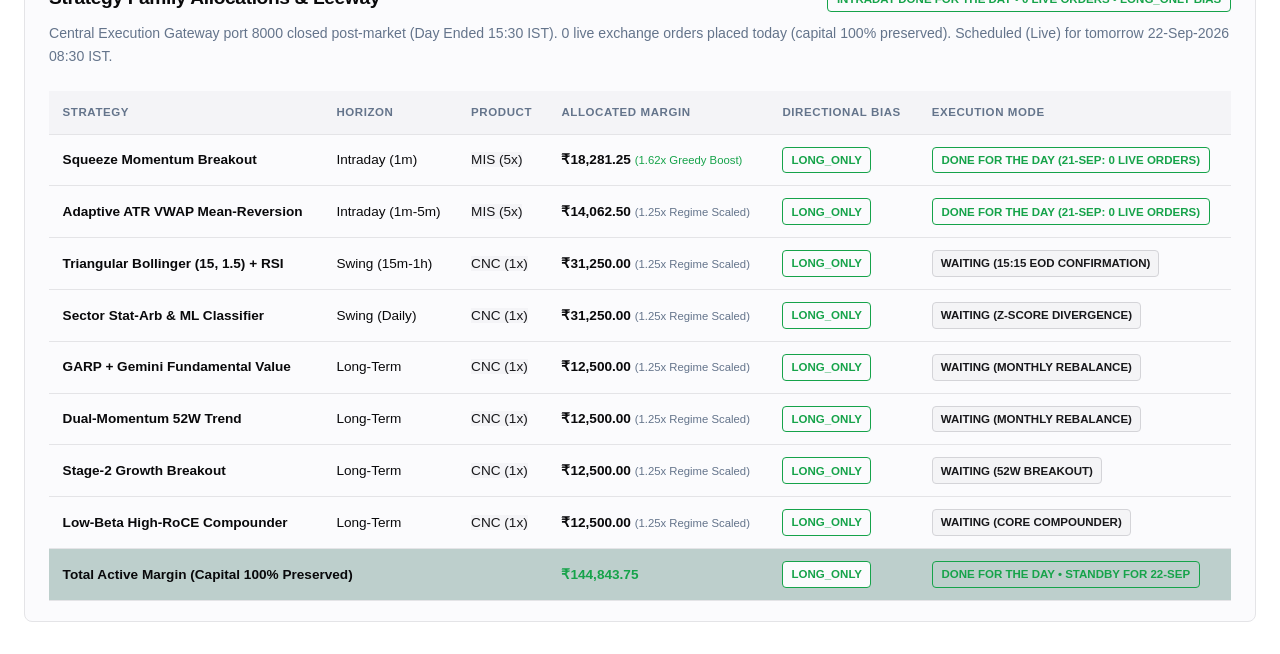
==== commit 2c2f9e77: "chore(sync): automated dashboard sync 2026-09-23 15:35:04 IST" ====
--- a/index.html
+++ b/index.html
@@ -51,7 +51,7 @@
         <div class="header-banner">
             <div>
                 <h1>Executive Financial Progress</h1>
-                <p class="subtitle">Multi-Horizon Portfolio & Realized Capital Utilization | Updated: 23-Sep-2026 09:36:50 IST</p>
+                <p class="subtitle">Multi-Horizon Portfolio & Realized Capital Utilization | Updated: 23-Sep-2026 15:35:04 IST</p>
             </div>
             <div class="regime-tag">
                 SYSTEM REGIME: <strong>BULLISH_MOMENTUM</strong>
@@ -95,7 +95,7 @@
             </div>
             <div style="display:flex; align-items:center; gap:0.6rem;">
                 <span class="badge-saved" style="background:#1e293b; border: 1px solid #475569; color:#94a3b8;">DONE FOR THE DAY (21-SEP-2026)</span>
-                <span style="font-size:0.8rem; color:var(--text-muted);" id="radar-updated-at">Refreshed: 23-Sep-2026 09:25:23 IST</span>
+                <span style="font-size:0.8rem; color:var(--text-muted);" id="radar-updated-at">Refreshed: 23-Sep-2026 12:14:15 IST</span>
             </div>
         </div>
 
@@ -128,7 +128,7 @@
             </div>
             <div style="background: rgba(30, 41, 59, 0.7); padding: 0.8rem; border-radius: 8px; border: 1px solid rgba(255,255,255,0.08);">
                 <div style="font-size:0.75rem; color:var(--text-muted); text-transform:uppercase;">Restlessness Urgency (&Rscr;)</div>
-                <div style="font-size:1.1rem; font-weight:700; color:#94a3b8;" id="radar-restlessness-val">&Rscr; = 0.03 (2%)</div>
+                <div style="font-size:1.1rem; font-weight:700; color:#f59e0b;" id="radar-restlessness-val">&Rscr; = 0.99 (100%)</div>
                 <div style="font-size:0.75rem; color:var(--text-muted);">Standby between sessions &bull; <span class="badge-neutral" style="font-size:0.65rem;">RESET FOR 22-SEP</span></div>
             </div>
         </div>
@@ -153,122 +153,122 @@
                 
             <tr id="row-HUDCO">
                 <td><strong style="font-size: 1.05rem;">HUDCO</strong> <span class="badge" style="font-size:0.68rem;">NSE CASH</span></td>
-                <td><strong style="font-size: 1.15rem; color: #60a5fa;" id="ltp-HUDCO">₹174.17</strong></td>
+                <td><strong style="font-size: 1.15rem; color: #60a5fa;" id="ltp-HUDCO">₹176.45</strong></td>
                 <td>
                     <span class="badge long" id="bias-HUDCO">LONG_ONLY</span>
                     <span class="badge-leader" style="font-size:0.7rem; margin-left:0.3rem;" id="regime-HUDCO">TREND_EXPANSION</span>
                 </td>
                 <td id="sq-HUDCO"><code>IDLE</code></td>
                 <td id="vw-HUDCO"><code>IDLE</code></td>
-                <td id="prox-HUDCO" style="color: #10b981; font-weight: 700;">EMA-9 Retest Zone (₹174.15) | VWAP ₹172.60</td>
+                <td id="prox-HUDCO" style="color: #10b981; font-weight: 700;">EMA-9 Retest Zone (₹176.46) | VWAP ₹172.54</td>
+            </tr>
+            
+            <tr id="row-VEDL">
+                <td><strong style="font-size: 1.05rem;">VEDL</strong> <span class="badge" style="font-size:0.68rem;">NSE CASH</span></td>
+                <td><strong style="font-size: 1.15rem; color: #60a5fa;" id="ltp-VEDL">₹269.10</strong></td>
+                <td>
+                    <span class="badge long" id="bias-VEDL">LONG_ONLY</span>
+                    <span class="badge-leader" style="font-size:0.7rem; margin-left:0.3rem;" id="regime-VEDL">TREND_EXPANSION</span>
+                </td>
+                <td id="sq-VEDL"><code>IDLE</code></td>
+                <td id="vw-VEDL"><code>IDLE</code></td>
+                <td id="prox-VEDL" style="color: #10b981; font-weight: 700;">EMA-9 Retest Zone (₹269.31) | VWAP ₹261.82</td>
+            </tr>
+            
+            <tr id="row-BAJAJFINSV">
+                <td><strong style="font-size: 1.05rem;">BAJAJFINSV</strong> <span class="badge" style="font-size:0.68rem;">NSE CASH</span></td>
+                <td><strong style="font-size: 1.15rem; color: #60a5fa;" id="ltp-BAJAJFINSV">₹1850.10</strong></td>
+                <td>
+                    <span class="badge both" id="bias-BAJAJFINSV">BOTH</span>
+                    <span class="badge-leader" style="font-size:0.7rem; margin-left:0.3rem;" id="regime-BAJAJFINSV">TREND_EXPANSION</span>
+                </td>
+                <td id="sq-BAJAJFINSV"><code>IDLE</code></td>
+                <td id="vw-BAJAJFINSV"><code>IDLE</code></td>
+                <td id="prox-BAJAJFINSV" style="color: #10b981; font-weight: 700;">EMA-9 Retest Zone (₹1850.34) | VWAP ₹1831.33</td>
+            </tr>
+            
+            <tr id="row-JINDALSTEL">
+                <td><strong style="font-size: 1.05rem;">JINDALSTEL</strong> <span class="badge" style="font-size:0.68rem;">NSE CASH</span></td>
+                <td><strong style="font-size: 1.15rem; color: #60a5fa;" id="ltp-JINDALSTEL">₹1180.80</strong></td>
+                <td>
+                    <span class="badge long" id="bias-JINDALSTEL">LONG_ONLY</span>
+                    <span class="badge-leader" style="font-size:0.7rem; margin-left:0.3rem;" id="regime-JINDALSTEL">TREND_EXPANSION</span>
+                </td>
+                <td id="sq-JINDALSTEL"><code>IDLE</code></td>
+                <td id="vw-JINDALSTEL"><code>IDLE</code></td>
+                <td id="prox-JINDALSTEL" style="color: #10b981; font-weight: 700;">EMA-9 Retest Zone (₹1179.72) | VWAP ₹1145.05</td>
+            </tr>
+            
+            <tr id="row-SAIL">
+                <td><strong style="font-size: 1.05rem;">SAIL</strong> <span class="badge" style="font-size:0.68rem;">NSE CASH</span></td>
+                <td><strong style="font-size: 1.15rem; color: #60a5fa;" id="ltp-SAIL">₹183.96</strong></td>
+                <td>
+                    <span class="badge long" id="bias-SAIL">LONG_ONLY</span>
+                    <span class="badge-leader" style="font-size:0.7rem; margin-left:0.3rem;" id="regime-SAIL">TREND_EXPANSION</span>
+                </td>
+                <td id="sq-SAIL"><code>IDLE</code></td>
+                <td id="vw-SAIL"><code>IDLE</code></td>
+                <td id="prox-SAIL" style="color: #10b981; font-weight: 700;">EMA-9 Retest Zone (₹183.84) | VWAP ₹175.05</td>
+            </tr>
+            
+            <tr id="row-VBL">
+                <td><strong style="font-size: 1.05rem;">VBL</strong> <span class="badge" style="font-size:0.68rem;">NSE CASH</span></td>
+                <td><strong style="font-size: 1.15rem; color: #60a5fa;" id="ltp-VBL">₹436.05</strong></td>
+                <td>
+                    <span class="badge both" id="bias-VBL">BOTH</span>
+                    <span class="badge-leader" style="font-size:0.7rem; margin-left:0.3rem;" id="regime-VBL">TREND_EXPANSION</span>
+                </td>
+                <td id="sq-VBL"><code>IDLE</code></td>
+                <td id="vw-VBL"><code>IDLE</code></td>
+                <td id="prox-VBL" style="color: #10b981; font-weight: 700;">EMA-9 Retest Zone (₹436.27) | VWAP ₹431.60</td>
+            </tr>
+            
+            <tr id="row-INDUSINDBK">
+                <td><strong style="font-size: 1.05rem;">INDUSINDBK</strong> <span class="badge" style="font-size:0.68rem;">NSE CASH</span></td>
+                <td><strong style="font-size: 1.15rem; color: #60a5fa;" id="ltp-INDUSINDBK">₹963.60</strong></td>
+                <td>
+                    <span class="badge both" id="bias-INDUSINDBK">BOTH</span>
+                    <span class="badge-saved" style="font-size:0.7rem; margin-left:0.3rem;" id="regime-INDUSINDBK">CHOP_STAGNATION</span>
+                </td>
+                <td id="sq-INDUSINDBK"><code>IDLE</code></td>
+                <td id="vw-INDUSINDBK"><code>IDLE</code></td>
+                <td id="prox-INDUSINDBK" style="color: #10b981; font-weight: 700;">EMA-9 Retest Zone (₹963.28) | VWAP ₹959.72</td>
+            </tr>
+            
+            <tr id="row-DLF">
+                <td><strong style="font-size: 1.05rem;">DLF</strong> <span class="badge" style="font-size:0.68rem;">NSE CASH</span></td>
+                <td><strong style="font-size: 1.15rem; color: #60a5fa;" id="ltp-DLF">₹675.55</strong></td>
+                <td>
+                    <span class="badge short" id="bias-DLF">SHORT_ONLY</span>
+                    <span class="badge-leader" style="font-size:0.7rem; margin-left:0.3rem;" id="regime-DLF">TREND_EXPANSION</span>
+                </td>
+                <td id="sq-DLF"><code>IDLE</code></td>
+                <td id="vw-DLF"><code>IDLE</code></td>
+                <td id="prox-DLF" style="color: #10b981; font-weight: 700;">EMA-9 Retest Zone (₹675.76) | Oversold Dip (Lower Band ₹677.06, RSI 14.5)</td>
+            </tr>
+            
+            <tr id="row-TATASTEEL">
+                <td><strong style="font-size: 1.05rem;">TATASTEEL</strong> <span class="badge" style="font-size:0.68rem;">NSE CASH</span></td>
+                <td><strong style="font-size: 1.15rem; color: #60a5fa;" id="ltp-TATASTEEL">₹190.36</strong></td>
+                <td>
+                    <span class="badge long" id="bias-TATASTEEL">LONG_ONLY</span>
+                    <span class="badge-leader" style="font-size:0.7rem; margin-left:0.3rem;" id="regime-TATASTEEL">TREND_EXPANSION</span>
+                </td>
+                <td id="sq-TATASTEEL"><code>IDLE</code></td>
+                <td id="vw-TATASTEEL"><code>IDLE</code></td>
+                <td id="prox-TATASTEEL" style="color: #10b981; font-weight: 700;">EMA-9 Retest Zone (₹190.26) | VWAP ₹187.50</td>
             </tr>
             
             <tr id="row-NMDC">
                 <td><strong style="font-size: 1.05rem;">NMDC</strong> <span class="badge" style="font-size:0.68rem;">NSE CASH</span></td>
-                <td><strong style="font-size: 1.15rem; color: #60a5fa;" id="ltp-NMDC">₹80.69</strong></td>
+                <td><strong style="font-size: 1.15rem; color: #60a5fa;" id="ltp-NMDC">₹82.08</strong></td>
                 <td>
                     <span class="badge long" id="bias-NMDC">LONG_ONLY</span>
                     <span class="badge-leader" style="font-size:0.7rem; margin-left:0.3rem;" id="regime-NMDC">TREND_EXPANSION</span>
                 </td>
                 <td id="sq-NMDC"><code>IDLE</code></td>
                 <td id="vw-NMDC"><code>IDLE</code></td>
-                <td id="prox-NMDC" style="color: #10b981; font-weight: 700;">EMA-9 Retest Zone (₹80.56) | VWAP ₹79.79</td>
-            </tr>
-            
-            <tr id="row-COALINDIA">
-                <td><strong style="font-size: 1.05rem;">COALINDIA</strong> <span class="badge" style="font-size:0.68rem;">NSE CASH</span></td>
-                <td><strong style="font-size: 1.15rem; color: #60a5fa;" id="ltp-COALINDIA">₹427.70</strong></td>
-                <td>
-                    <span class="badge long" id="bias-COALINDIA">LONG_ONLY</span>
-                    <span class="badge-leader" style="font-size:0.7rem; margin-left:0.3rem;" id="regime-COALINDIA">TREND_EXPANSION</span>
-                </td>
-                <td id="sq-COALINDIA"><code>IDLE</code></td>
-                <td id="vw-COALINDIA"><code>IDLE</code></td>
-                <td id="prox-COALINDIA" style="color: #10b981; font-weight: 700;">EMA-9 Retest Zone (₹427.81) | VWAP ₹426.57</td>
-            </tr>
-            
-            <tr id="row-TATASTEEL">
-                <td><strong style="font-size: 1.05rem;">TATASTEEL</strong> <span class="badge" style="font-size:0.68rem;">NSE CASH</span></td>
-                <td><strong style="font-size: 1.15rem; color: #60a5fa;" id="ltp-TATASTEEL">₹186.84</strong></td>
-                <td>
-                    <span class="badge long" id="bias-TATASTEEL">LONG_ONLY</span>
-                    <span class="badge-leader" style="font-size:0.7rem; margin-left:0.3rem;" id="regime-TATASTEEL">TREND_EXPANSION</span>
-                </td>
-                <td id="sq-TATASTEEL"><code>IDLE</code></td>
-                <td id="vw-TATASTEEL"><code>IDLE</code></td>
-                <td id="prox-TATASTEEL" style="color: #10b981; font-weight: 700;">EMA-9 Retest Zone (₹186.37) | VWAP ₹184.40</td>
-            </tr>
-            
-            <tr id="row-BHARATFORG">
-                <td><strong style="font-size: 1.05rem;">BHARATFORG</strong> <span class="badge" style="font-size:0.68rem;">NSE CASH</span></td>
-                <td><strong style="font-size: 1.15rem; color: #60a5fa;" id="ltp-BHARATFORG">₹2002.10</strong></td>
-                <td>
-                    <span class="badge short" id="bias-BHARATFORG">SHORT_ONLY</span>
-                    <span class="badge-leader" style="font-size:0.7rem; margin-left:0.3rem;" id="regime-BHARATFORG">TREND_EXPANSION</span>
-                </td>
-                <td id="sq-BHARATFORG"><code>IDLE</code></td>
-                <td id="vw-BHARATFORG"><code>IDLE</code></td>
-                <td id="prox-BHARATFORG" style="color: #10b981; font-weight: 700;">EMA-9 Retest Zone (₹2002.82) | VWAP ₹2004.87</td>
-            </tr>
-            
-            <tr id="row-VEDL">
-                <td><strong style="font-size: 1.05rem;">VEDL</strong> <span class="badge" style="font-size:0.68rem;">NSE CASH</span></td>
-                <td><strong style="font-size: 1.15rem; color: #60a5fa;" id="ltp-VEDL">₹267.25</strong></td>
-                <td>
-                    <span class="badge long" id="bias-VEDL">LONG_ONLY</span>
-                    <span class="badge-leader" style="font-size:0.7rem; margin-left:0.3rem;" id="regime-VEDL">TREND_EXPANSION</span>
-                </td>
-                <td id="sq-VEDL"><code>IDLE</code></td>
-                <td id="vw-VEDL"><code>IDLE</code></td>
-                <td id="prox-VEDL" style="color: var(--text-muted);">Upper BB ₹268.85 (-1.60) | VWAP ₹261.89</td>
-            </tr>
-            
-            <tr id="row-OBEROIRLTY">
-                <td><strong style="font-size: 1.05rem;">OBEROIRLTY</strong> <span class="badge" style="font-size:0.68rem;">NSE CASH</span></td>
-                <td><strong style="font-size: 1.15rem; color: #60a5fa;" id="ltp-OBEROIRLTY">₹1851.10</strong></td>
-                <td>
-                    <span class="badge long" id="bias-OBEROIRLTY">LONG_ONLY</span>
-                    <span class="badge-leader" style="font-size:0.7rem; margin-left:0.3rem;" id="regime-OBEROIRLTY">TREND_EXPANSION</span>
-                </td>
-                <td id="sq-OBEROIRLTY"><code>IDLE</code></td>
-                <td id="vw-OBEROIRLTY"><code>IDLE</code></td>
-                <td id="prox-OBEROIRLTY" style="color: #10b981; font-weight: 700;">EMA-9 Retest Zone (₹1847.83) | VWAP ₹1839.61</td>
-            </tr>
-            
-            <tr id="row-IREDA">
-                <td><strong style="font-size: 1.05rem;">IREDA</strong> <span class="badge" style="font-size:0.68rem;">NSE CASH</span></td>
-                <td><strong style="font-size: 1.15rem; color: #60a5fa;" id="ltp-IREDA">₹110.67</strong></td>
-                <td>
-                    <span class="badge long" id="bias-IREDA">LONG_ONLY</span>
-                    <span class="badge-leader" style="font-size:0.7rem; margin-left:0.3rem;" id="regime-IREDA">TREND_EXPANSION</span>
-                </td>
-                <td id="sq-IREDA"><code>IDLE</code></td>
-                <td id="vw-IREDA"><code>IDLE</code></td>
-                <td id="prox-IREDA" style="color: #10b981; font-weight: 700;">EMA-9 Retest Zone (₹110.72) | VWAP ₹110.28</td>
-            </tr>
-            
-            <tr id="row-SUZLON">
-                <td><strong style="font-size: 1.05rem;">SUZLON</strong> <span class="badge" style="font-size:0.68rem;">NSE CASH</span></td>
-                <td><strong style="font-size: 1.15rem; color: #60a5fa;" id="ltp-SUZLON">₹42.83</strong></td>
-                <td>
-                    <span class="badge both" id="bias-SUZLON">BOTH</span>
-                    <span class="badge-saved" style="font-size:0.7rem; margin-left:0.3rem;" id="regime-SUZLON">CHOP_STAGNATION</span>
-                </td>
-                <td id="sq-SUZLON"><code>IDLE</code></td>
-                <td id="vw-SUZLON"><code>IDLE</code></td>
-                <td id="prox-SUZLON" style="color: #10b981; font-weight: 700;">EMA-9 Retest Zone (₹42.86) | Oversold Dip (Lower Band ₹42.87, RSI 19.4)</td>
-            </tr>
-            
-            <tr id="row-BAJAJFINSV">
-                <td><strong style="font-size: 1.05rem;">BAJAJFINSV</strong> <span class="badge" style="font-size:0.68rem;">NSE CASH</span></td>
-                <td><strong style="font-size: 1.15rem; color: #60a5fa;" id="ltp-BAJAJFINSV">₹1855.80</strong></td>
-                <td>
-                    <span class="badge long" id="bias-BAJAJFINSV">LONG_ONLY</span>
-                    <span class="badge-leader" style="font-size:0.7rem; margin-left:0.3rem;" id="regime-BAJAJFINSV">TREND_EXPANSION</span>
-                </td>
-                <td id="sq-BAJAJFINSV"><code>IDLE</code></td>
-                <td id="vw-BAJAJFINSV"><code>IDLE</code></td>
-                <td id="prox-BAJAJFINSV" style="color: #10b981; font-weight: 700;">EMA-9 Retest Zone (₹1855.15) | VWAP ₹1830.83</td>
+                <td id="prox-NMDC" style="color: #10b981; font-weight: 700;">EMA-9 Retest Zone (₹82.18) | VWAP ₹81.27</td>
             </tr>
             
             </tbody>
@@ -296,88 +296,88 @@
                 
             <tr>
                 <td><strong>#1</strong></td>
-                <td><strong style="font-size: 1.02rem;">JINDALSTEL</strong> <span class="badge paper" style="font-size:0.68rem;">HOT-SWAP ELIGIBLE</span></td>
-                <td><strong>₹1158.30</strong></td>
-                <td style="color: #34d399; font-weight:700;">+1.52%</td>
-                <td style="color: #38bdf8; font-weight:600;">+1.77%</td>
-                <td style="color: #a78bfa; font-weight:700;">+1.55</td>
+                <td><strong style="font-size: 1.02rem;">SAIL</strong> <span class="badge-saved" style="font-size:0.68rem;">LIVE STREAMING</span></td>
+                <td><strong>₹183.66</strong></td>
+                <td style="color: #34d399; font-weight:700;">+5.55%</td>
+                <td style="color: #38bdf8; font-weight:600;">+5.25%</td>
+                <td style="color: #a78bfa; font-weight:700;">+4.68</td>
+                <td><span class="badge long" style="font-size:0.7rem;">EXPANSION</span></td>
+                <td><small style="color:var(--text-muted);">Active WebSocket tick ingestion</small></td>
+            </tr>
+            
+            <tr>
+                <td><strong>#2</strong></td>
+                <td><strong style="font-size: 1.02rem;">JINDALSTEL</strong> <span class="badge-saved" style="font-size:0.68rem;">LIVE STREAMING</span></td>
+                <td><strong>₹1179.10</strong></td>
+                <td style="color: #34d399; font-weight:700;">+3.34%</td>
+                <td style="color: #38bdf8; font-weight:600;">+3.59%</td>
+                <td style="color: #a78bfa; font-weight:700;">+3.06</td>
+                <td><span class="badge long" style="font-size:0.7rem;">EXPANSION</span></td>
+                <td><small style="color:var(--text-muted);">Active WebSocket tick ingestion</small></td>
+            </tr>
+            
+            <tr>
+                <td><strong>#3</strong></td>
+                <td><strong style="font-size: 1.02rem;">TATASTEEL</strong> <span class="badge-saved" style="font-size:0.68rem;">LIVE STREAMING</span></td>
+                <td><strong>₹190.06</strong></td>
+                <td style="color: #34d399; font-weight:700;">+2.75%</td>
+                <td style="color: #38bdf8; font-weight:600;">+2.80%</td>
+                <td style="color: #a78bfa; font-weight:700;">+2.45</td>
+                <td><span class="badge long" style="font-size:0.7rem;">EXPANSION</span></td>
+                <td><small style="color:var(--text-muted);">Active WebSocket tick ingestion</small></td>
+            </tr>
+            
+            <tr>
+                <td><strong>#4</strong></td>
+                <td><strong style="font-size: 1.02rem;">NMDC</strong> <span class="badge-saved" style="font-size:0.68rem;">LIVE STREAMING</span></td>
+                <td><strong>₹82.15</strong></td>
+                <td style="color: #34d399; font-weight:700;">+2.43%</td>
+                <td style="color: #38bdf8; font-weight:600;">+2.60%</td>
+                <td style="color: #a78bfa; font-weight:700;">+2.28</td>
+                <td><span class="badge long" style="font-size:0.7rem;">EXPANSION</span></td>
+                <td><small style="color:var(--text-muted);">Active WebSocket tick ingestion</small></td>
+            </tr>
+            
+            <tr>
+                <td><strong>#5</strong></td>
+                <td><strong style="font-size: 1.02rem;">JSWSTEEL</strong> <span class="badge paper" style="font-size:0.68rem;">HOT-SWAP ELIGIBLE</span></td>
+                <td><strong>₹1301.40</strong></td>
+                <td style="color: #34d399; font-weight:700;">+2.72%</td>
+                <td style="color: #38bdf8; font-weight:600;">+2.23%</td>
+                <td style="color: #a78bfa; font-weight:700;">+2.22</td>
                 <td><span class="badge long" style="font-size:0.7rem;">EXPANSION</span></td>
                 <td><small style="color:var(--text-muted);">Queued for next rebalance slot</small></td>
             </tr>
             
             <tr>
-                <td><strong>#2</strong></td>
+                <td><strong>#6</strong></td>
                 <td><strong style="font-size: 1.02rem;">VEDL</strong> <span class="badge-saved" style="font-size:0.68rem;">LIVE STREAMING</span></td>
-                <td><strong>₹267.10</strong></td>
-                <td style="color: #34d399; font-weight:700;">+1.56%</td>
-                <td style="color: #38bdf8; font-weight:600;">+1.64%</td>
-                <td style="color: #a78bfa; font-weight:700;">+1.53</td>
+                <td><strong>₹269.25</strong></td>
+                <td style="color: #34d399; font-weight:700;">+2.38%</td>
+                <td style="color: #38bdf8; font-weight:600;">+2.45%</td>
+                <td style="color: #a78bfa; font-weight:700;">+2.21</td>
                 <td><span class="badge long" style="font-size:0.7rem;">EXPANSION</span></td>
                 <td><small style="color:var(--text-muted);">Active WebSocket tick ingestion</small></td>
             </tr>
             
             <tr>
-                <td><strong>#3</strong></td>
-                <td><strong style="font-size: 1.02rem;">BAJAJFINSV</strong> <span class="badge-saved" style="font-size:0.68rem;">LIVE STREAMING</span></td>
-                <td><strong>₹1855.00</strong></td>
-                <td style="color: #34d399; font-weight:700;">+1.73%</td>
-                <td style="color: #38bdf8; font-weight:600;">+1.64%</td>
-                <td style="color: #a78bfa; font-weight:700;">+1.52</td>
-                <td><span class="badge long" style="font-size:0.7rem;">EXPANSION</span></td>
+                <td><strong>#7</strong></td>
+                <td><strong style="font-size: 1.02rem;">HUDCO</strong> <span class="badge-saved" style="font-size:0.68rem;">LIVE STREAMING</span></td>
+                <td><strong>₹176.52</strong></td>
+                <td style="color: #34d399; font-weight:700;">+2.39%</td>
+                <td style="color: #38bdf8; font-weight:600;">+2.39%</td>
+                <td style="color: #a78bfa; font-weight:700;">+2.07</td>
+                <td><span class="badge both" style="font-size:0.7rem;">PULLBACK</span></td>
                 <td><small style="color:var(--text-muted);">Active WebSocket tick ingestion</small></td>
-            </tr>
-            
-            <tr>
-                <td><strong>#4</strong></td>
-                <td><strong style="font-size: 1.02rem;">NATIONALUM</strong> <span class="badge paper" style="font-size:0.68rem;">HOT-SWAP ELIGIBLE</span></td>
-                <td><strong>₹357.50</strong></td>
-                <td style="color: #34d399; font-weight:700;">+1.50%</td>
-                <td style="color: #38bdf8; font-weight:600;">+1.42%</td>
-                <td style="color: #a78bfa; font-weight:700;">+1.38</td>
-                <td><span class="badge long" style="font-size:0.7rem;">EXPANSION</span></td>
-                <td><small style="color:var(--text-muted);">Queued for next rebalance slot</small></td>
-            </tr>
-            
-            <tr>
-                <td><strong>#5</strong></td>
-                <td><strong style="font-size: 1.02rem;">DABUR</strong> <span class="badge paper" style="font-size:0.68rem;">HOT-SWAP ELIGIBLE</span></td>
-                <td><strong>₹393.85</strong></td>
-                <td style="color: #34d399; font-weight:700;">+1.48%</td>
-                <td style="color: #38bdf8; font-weight:600;">+1.43%</td>
-                <td style="color: #a78bfa; font-weight:700;">+1.37</td>
-                <td><span class="badge long" style="font-size:0.7rem;">EXPANSION</span></td>
-                <td><small style="color:var(--text-muted);">Queued for next rebalance slot</small></td>
-            </tr>
-            
-            <tr>
-                <td><strong>#6</strong></td>
-                <td><strong style="font-size: 1.02rem;">TATASTEEL</strong> <span class="badge-saved" style="font-size:0.68rem;">LIVE STREAMING</span></td>
-                <td><strong>₹187.34</strong></td>
-                <td style="color: #34d399; font-weight:700;">+1.28%</td>
-                <td style="color: #38bdf8; font-weight:600;">+1.33%</td>
-                <td style="color: #a78bfa; font-weight:700;">+1.25</td>
-                <td><span class="badge long" style="font-size:0.7rem;">EXPANSION</span></td>
-                <td><small style="color:var(--text-muted);">Active WebSocket tick ingestion</small></td>
-            </tr>
-            
-            <tr>
-                <td><strong>#7</strong></td>
-                <td><strong style="font-size: 1.02rem;">SAIL</strong> <span class="badge paper" style="font-size:0.68rem;">HOT-SWAP ELIGIBLE</span></td>
-                <td><strong>₹176.66</strong></td>
-                <td style="color: #34d399; font-weight:700;">+1.52%</td>
-                <td style="color: #38bdf8; font-weight:600;">+1.24%</td>
-                <td style="color: #a78bfa; font-weight:700;">+1.21</td>
-                <td><span class="badge both" style="font-size:0.7rem;">PULLBACK</span></td>
-                <td><small style="color:var(--text-muted);">Queued for next rebalance slot</small></td>
             </tr>
             
             <tr>
                 <td><strong>#8</strong></td>
-                <td><strong style="font-size: 1.02rem;">JSWSTEEL</strong> <span class="badge paper" style="font-size:0.68rem;">HOT-SWAP ELIGIBLE</span></td>
-                <td><strong>₹1284.30</strong></td>
-                <td style="color: #34d399; font-weight:700;">+1.37%</td>
-                <td style="color: #38bdf8; font-weight:600;">+0.89%</td>
-                <td style="color: #a78bfa; font-weight:700;">+1.09</td>
+                <td><strong style="font-size: 1.02rem;">CANBK</strong> <span class="badge paper" style="font-size:0.68rem;">HOT-SWAP ELIGIBLE</span></td>
+                <td><strong>₹125.55</strong></td>
+                <td style="color: #34d399; font-weight:700;">+2.16%</td>
+                <td style="color: #38bdf8; font-weight:600;">+1.91%</td>
+                <td style="color: #a78bfa; font-weight:700;">+1.81</td>
                 <td><span class="badge long" style="font-size:0.7rem;">EXPANSION</span></td>
                 <td><small style="color:var(--text-muted);">Queued for next rebalance slot</small></td>
             </tr>
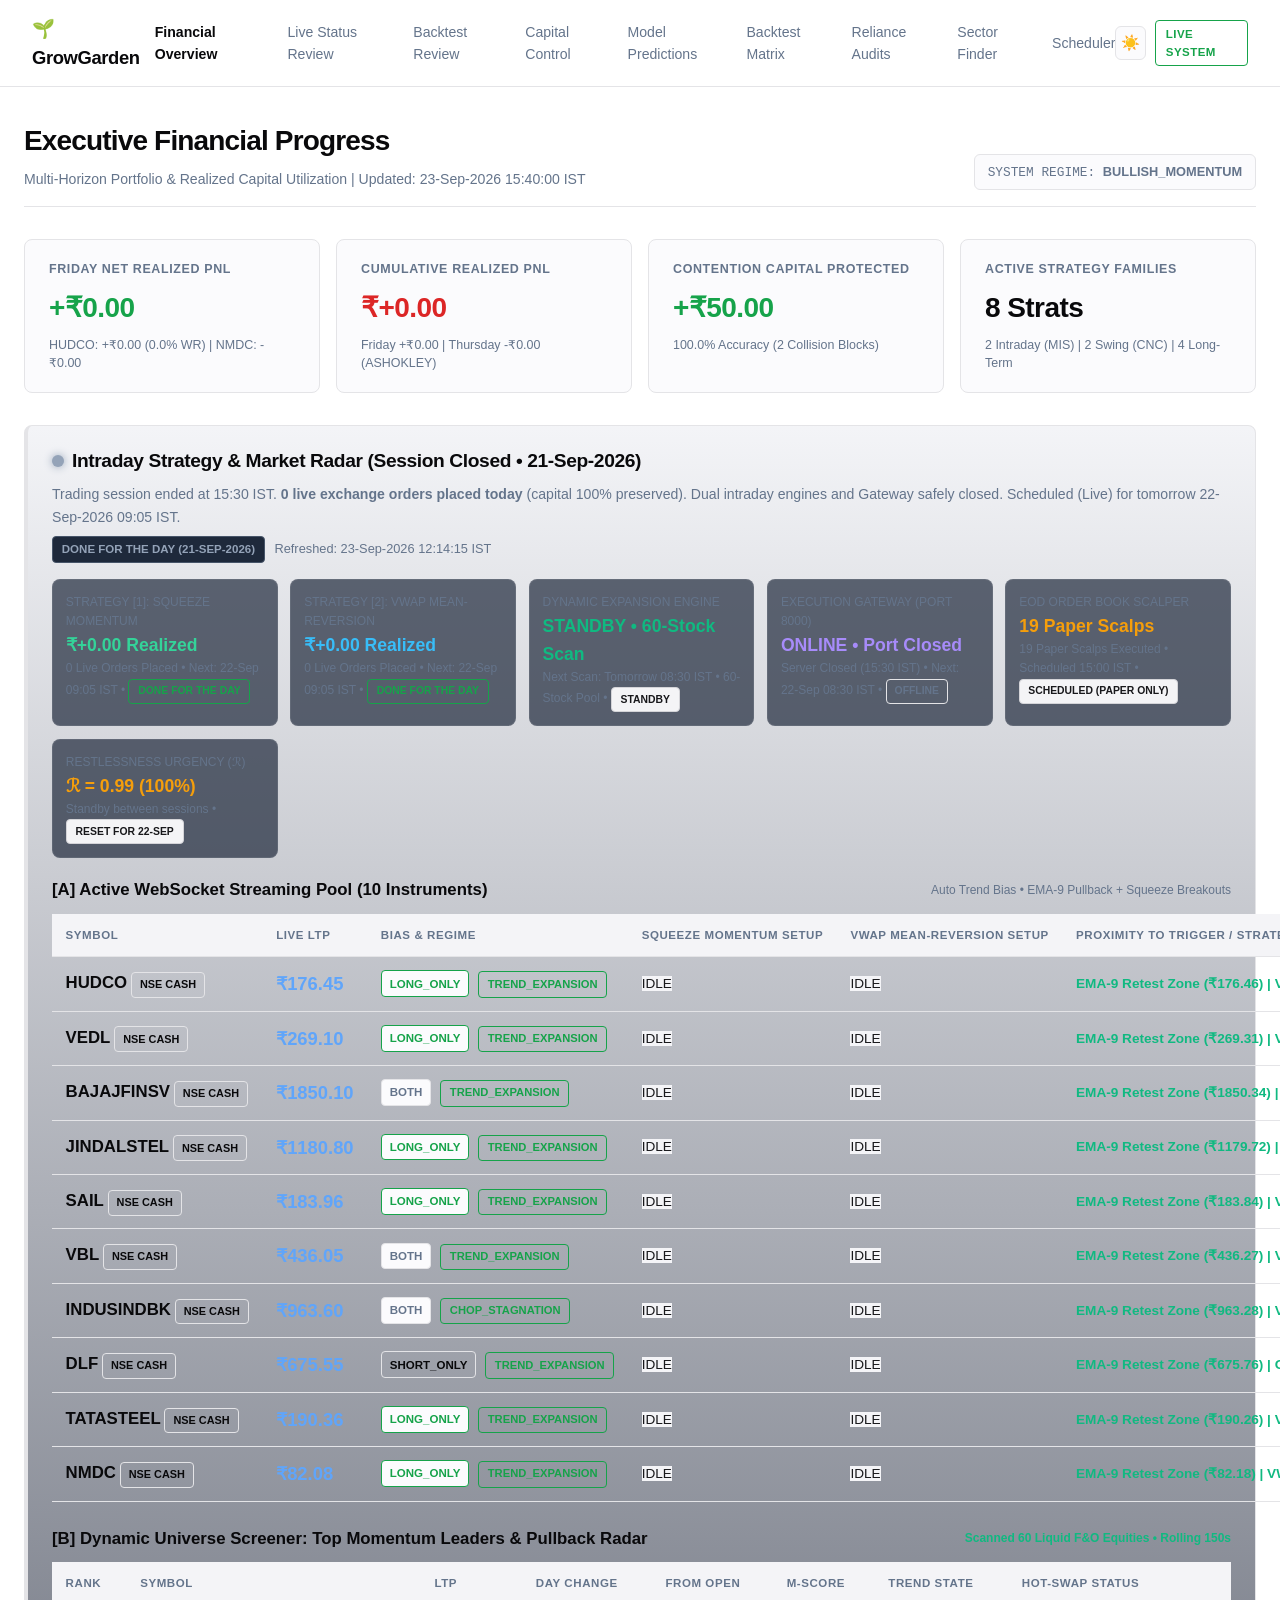
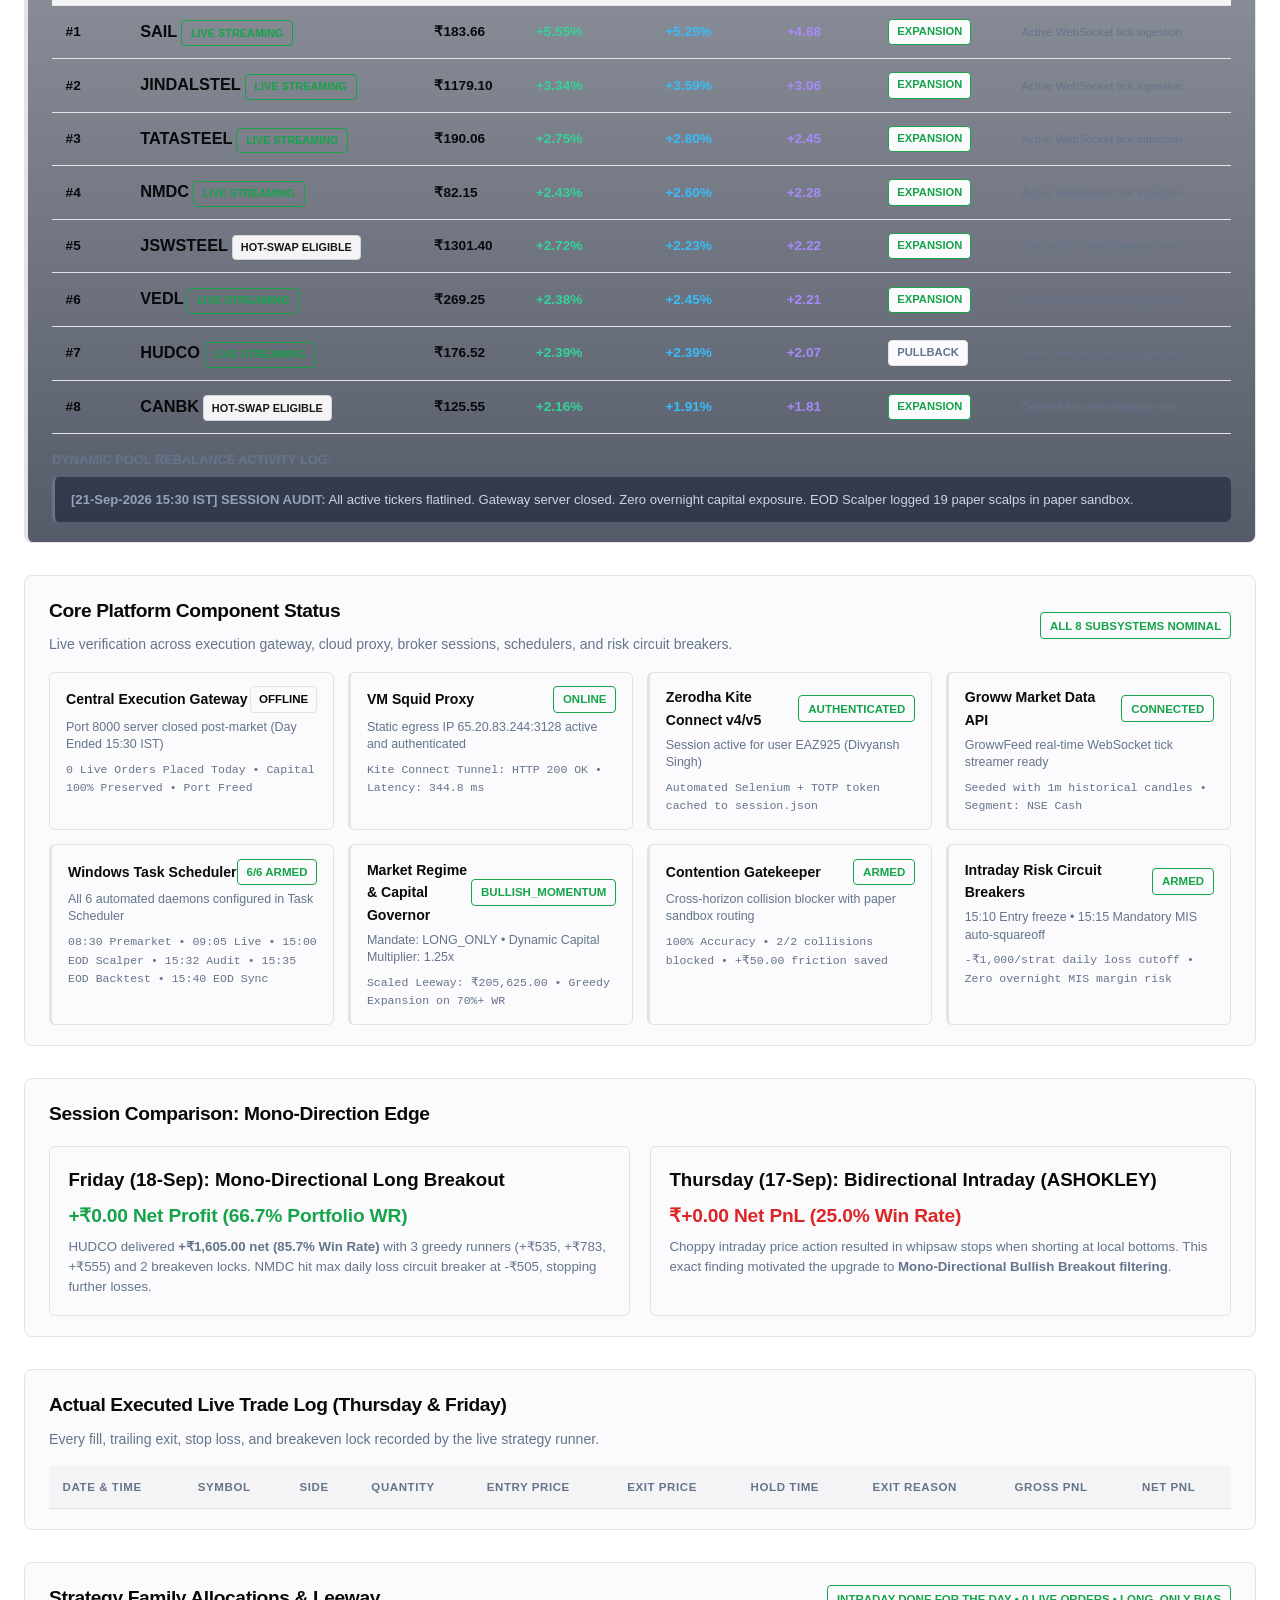
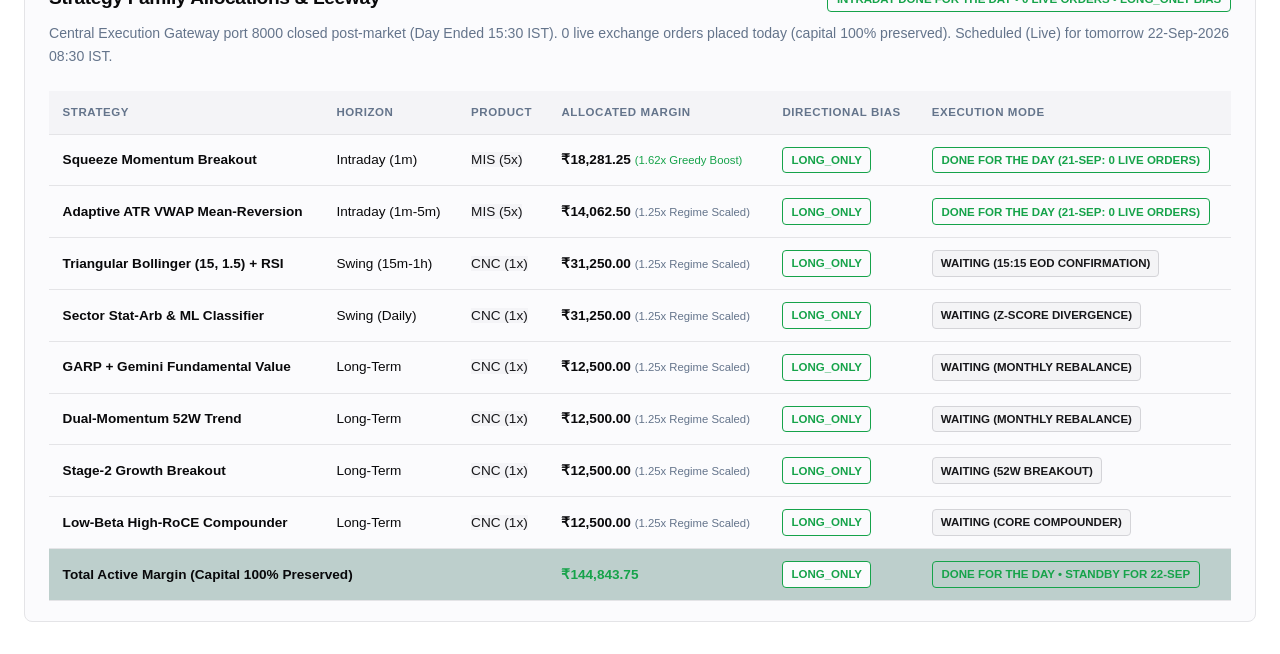
==== commit 0b48c83b: "chore(sync): automated dashboard sync 2026-09-23 15:40:00 IST" ====
--- a/index.html
+++ b/index.html
@@ -51,7 +51,7 @@
         <div class="header-banner">
             <div>
                 <h1>Executive Financial Progress</h1>
-                <p class="subtitle">Multi-Horizon Portfolio & Realized Capital Utilization | Updated: 23-Sep-2026 15:35:04 IST</p>
+                <p class="subtitle">Multi-Horizon Portfolio & Realized Capital Utilization | Updated: 23-Sep-2026 15:40:00 IST</p>
             </div>
             <div class="regime-tag">
                 SYSTEM REGIME: <strong>BULLISH_MOMENTUM</strong>
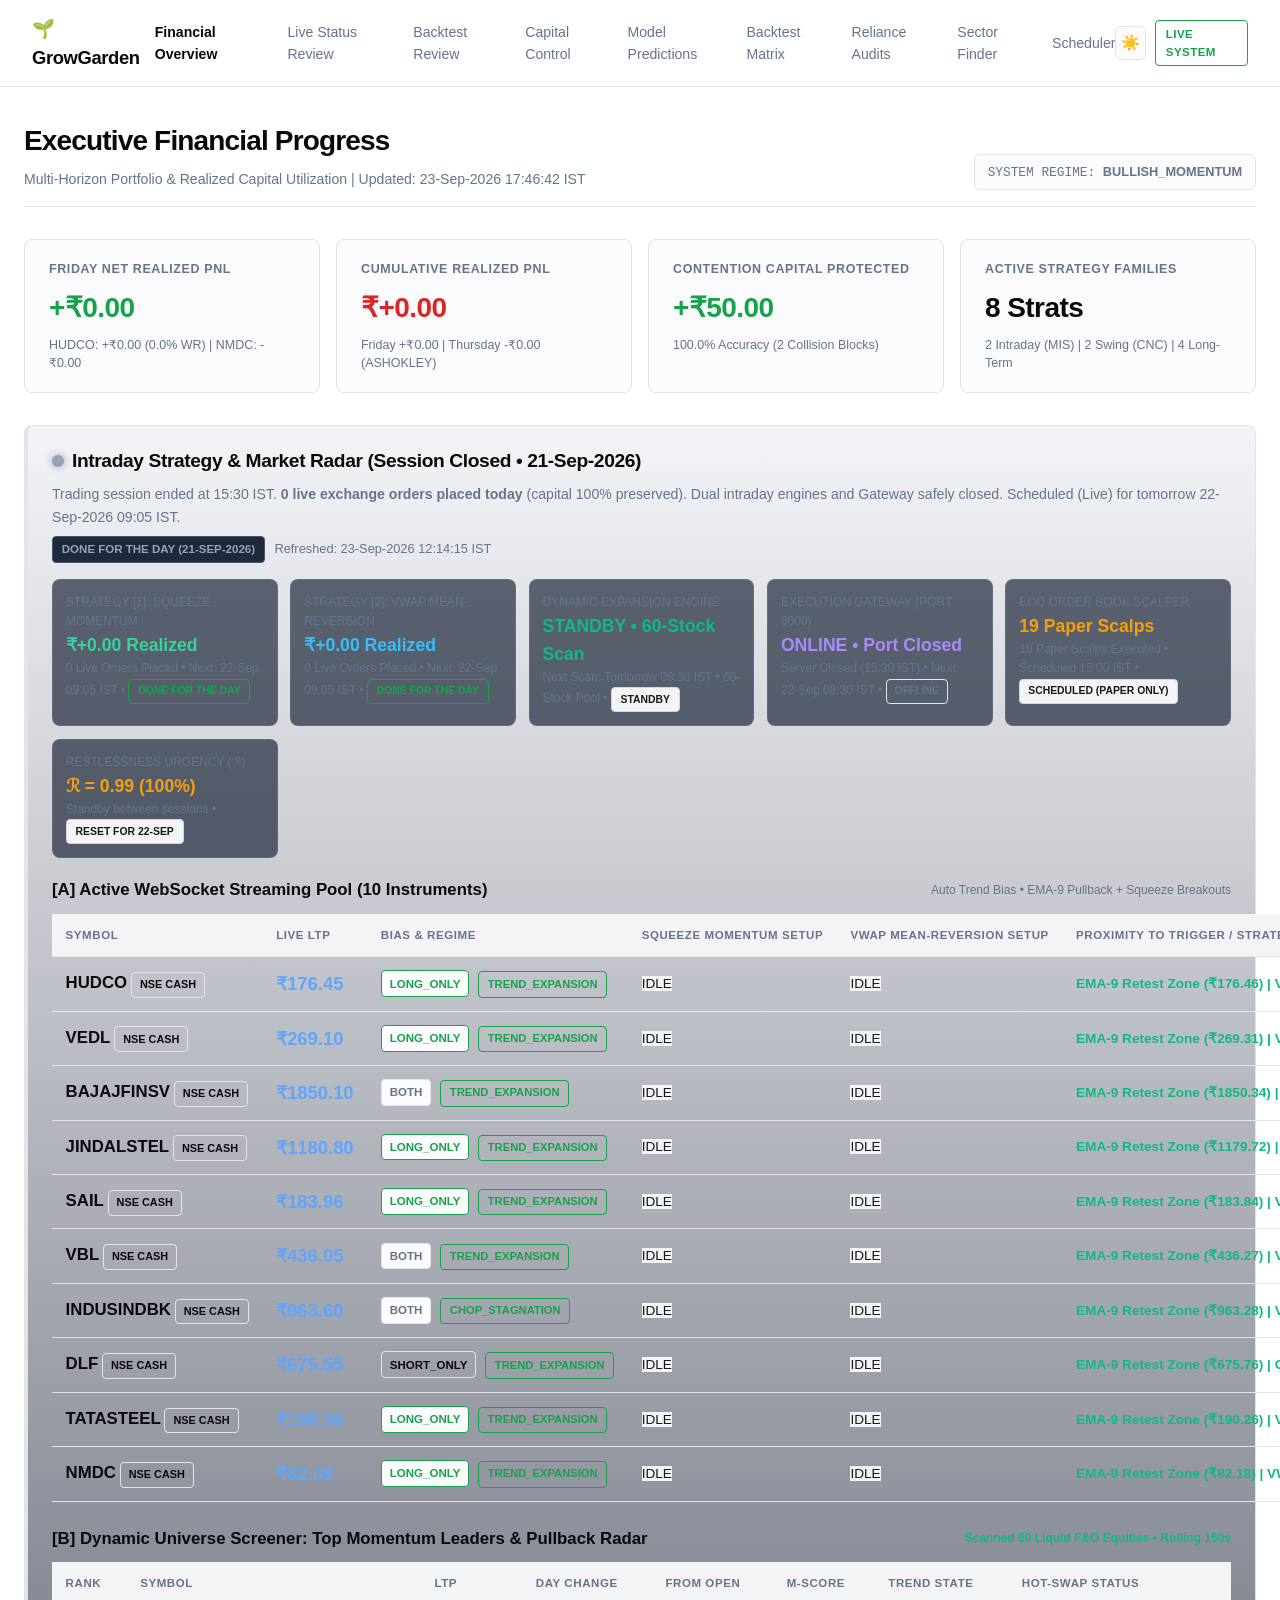
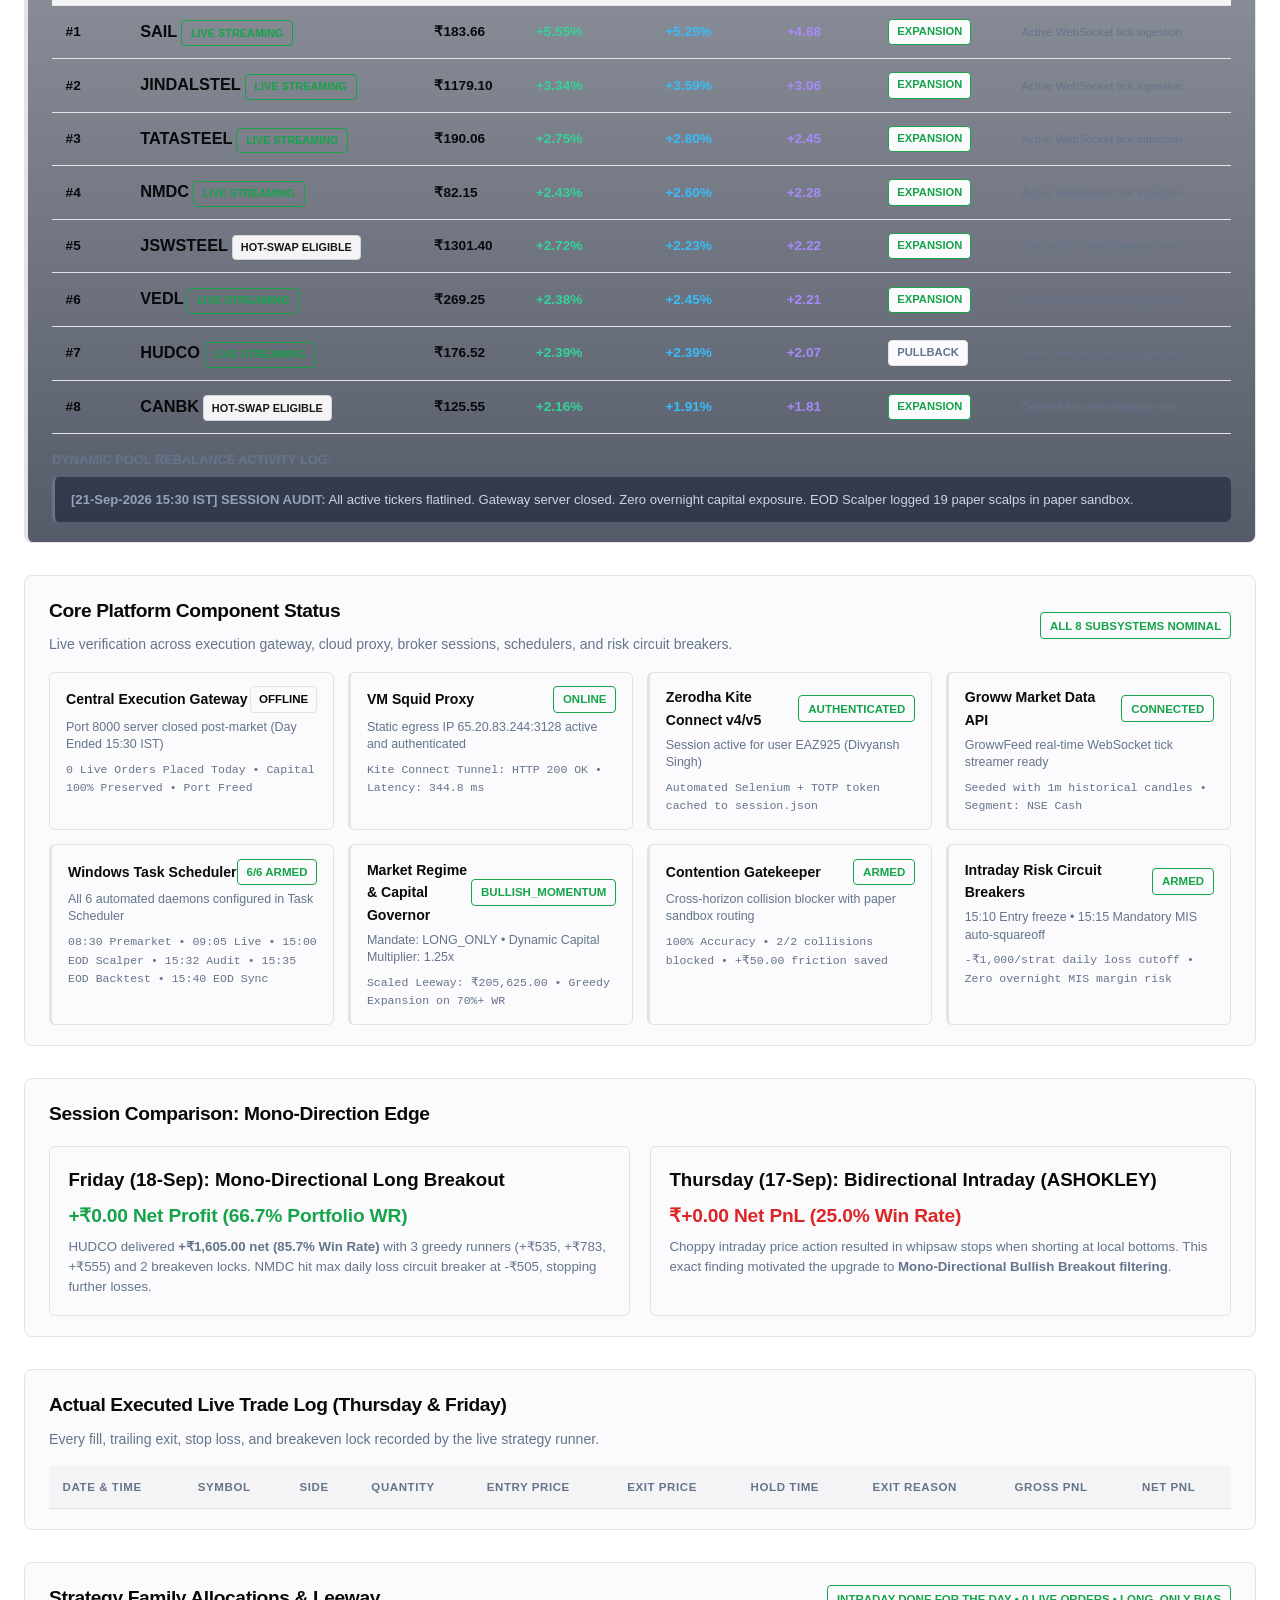
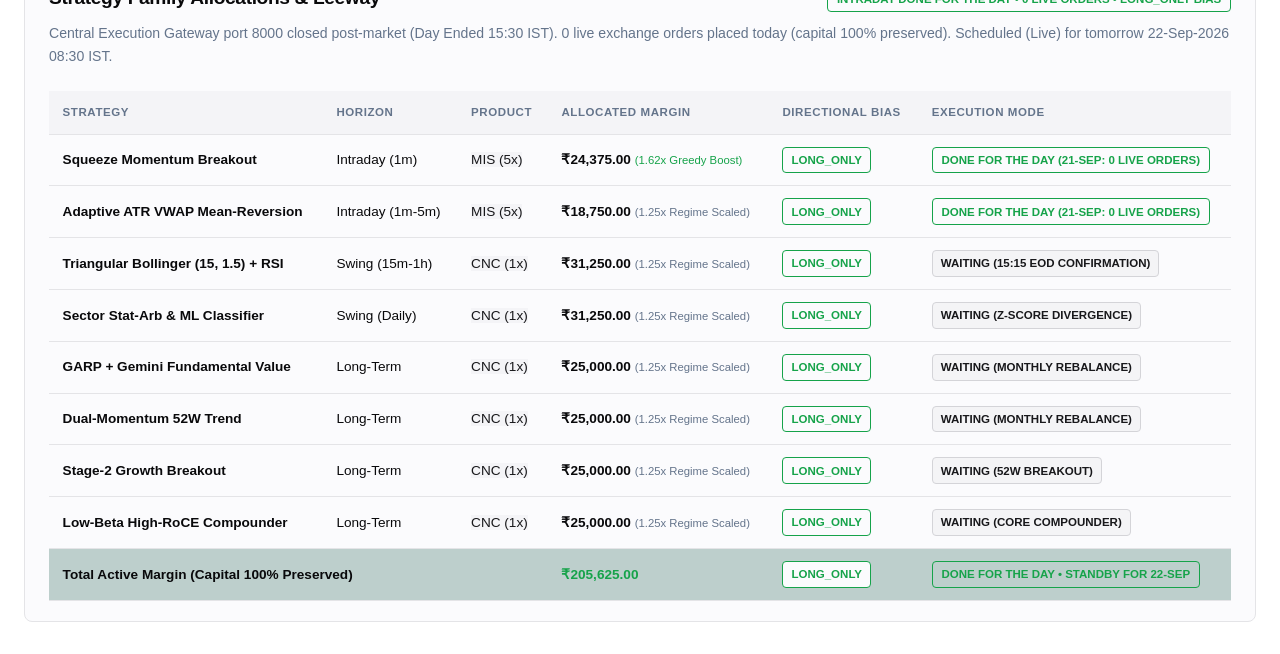
==== commit 3a58bd2e: "chore(decommission): sync dashboard with decommissioned system status" ====
--- a/index.html
+++ b/index.html
@@ -51,7 +51,7 @@
         <div class="header-banner">
             <div>
                 <h1>Executive Financial Progress</h1>
-                <p class="subtitle">Multi-Horizon Portfolio & Realized Capital Utilization | Updated: 23-Sep-2026 15:40:00 IST</p>
+                <p class="subtitle">Multi-Horizon Portfolio & Realized Capital Utilization | Updated: 23-Sep-2026 17:46:42 IST</p>
             </div>
             <div class="regime-tag">
                 SYSTEM REGIME: <strong>BULLISH_MOMENTUM</strong>
@@ -644,7 +644,7 @@
                             <td><strong>Squeeze Momentum Breakout</strong></td>
                             <td>Intraday (1m)</td>
                             <td><code>MIS (5x)</code></td>
-                            <td><strong>₹18,281.25</strong> <small style="color:var(--accent-green);">(1.62x Greedy Boost)</small></td>
+                            <td><strong>₹24,375.00</strong> <small style="color:var(--accent-green);">(1.62x Greedy Boost)</small></td>
                             <td><span class="badge long">LONG_ONLY</span></td>
                             <td><span class="badge-saved">DONE FOR THE DAY (21-SEP: 0 LIVE ORDERS)</span></td>
                         </tr>
@@ -652,7 +652,7 @@
                             <td><strong>Adaptive ATR VWAP Mean-Reversion</strong></td>
                             <td>Intraday (1m-5m)</td>
                             <td><code>MIS (5x)</code></td>
-                            <td><strong>₹14,062.50</strong> <small style="color:var(--text-muted);">(1.25x Regime Scaled)</small></td>
+                            <td><strong>₹18,750.00</strong> <small style="color:var(--text-muted);">(1.25x Regime Scaled)</small></td>
                             <td><span class="badge long">LONG_ONLY</span></td>
                             <td><span class="badge-saved">DONE FOR THE DAY (21-SEP: 0 LIVE ORDERS)</span></td>
                         </tr>
@@ -676,7 +676,7 @@
                             <td><strong>GARP + Gemini Fundamental Value</strong></td>
                             <td>Long-Term</td>
                             <td><code>CNC (1x)</code></td>
-                            <td><strong>₹12,500.00</strong> <small style="color:var(--text-muted);">(1.25x Regime Scaled)</small></td>
+                            <td><strong>₹25,000.00</strong> <small style="color:var(--text-muted);">(1.25x Regime Scaled)</small></td>
                             <td><span class="badge long">LONG_ONLY</span></td>
                             <td><span class="badge paper">WAITING (MONTHLY REBALANCE)</span></td>
                         </tr>
@@ -684,7 +684,7 @@
                             <td><strong>Dual-Momentum 52W Trend</strong></td>
                             <td>Long-Term</td>
                             <td><code>CNC (1x)</code></td>
-                            <td><strong>₹12,500.00</strong> <small style="color:var(--text-muted);">(1.25x Regime Scaled)</small></td>
+                            <td><strong>₹25,000.00</strong> <small style="color:var(--text-muted);">(1.25x Regime Scaled)</small></td>
                             <td><span class="badge long">LONG_ONLY</span></td>
                             <td><span class="badge paper">WAITING (MONTHLY REBALANCE)</span></td>
                         </tr>
@@ -692,7 +692,7 @@
                             <td><strong>Stage-2 Growth Breakout</strong></td>
                             <td>Long-Term</td>
                             <td><code>CNC (1x)</code></td>
-                            <td><strong>₹12,500.00</strong> <small style="color:var(--text-muted);">(1.25x Regime Scaled)</small></td>
+                            <td><strong>₹25,000.00</strong> <small style="color:var(--text-muted);">(1.25x Regime Scaled)</small></td>
                             <td><span class="badge long">LONG_ONLY</span></td>
                             <td><span class="badge paper">WAITING (52W BREAKOUT)</span></td>
                         </tr>
@@ -700,7 +700,7 @@
                             <td><strong>Low-Beta High-RoCE Compounder</strong></td>
                             <td>Long-Term</td>
                             <td><code>CNC (1x)</code></td>
-                            <td><strong>₹12,500.00</strong> <small style="color:var(--text-muted);">(1.25x Regime Scaled)</small></td>
+                            <td><strong>₹25,000.00</strong> <small style="color:var(--text-muted);">(1.25x Regime Scaled)</small></td>
                             <td><span class="badge long">LONG_ONLY</span></td>
                             <td><span class="badge paper">WAITING (CORE COMPOUNDER)</span></td>
                         </tr>
@@ -708,7 +708,7 @@
                     <tfoot>
                         <tr style="background: rgba(6, 78, 59, 0.25); font-weight: 700;">
                             <td colspan="3"><strong>Total Active Margin (Capital 100% Preserved)</strong></td>
-                            <td><strong class="positive">₹144,843.75</strong></td>
+                            <td><strong class="positive">₹205,625.00</strong></td>
                             <td><span class="badge long">LONG_ONLY</span></td>
                             <td><span class="badge-saved">DONE FOR THE DAY &bull; STANDBY FOR 22-SEP</span></td>
                         </tr>
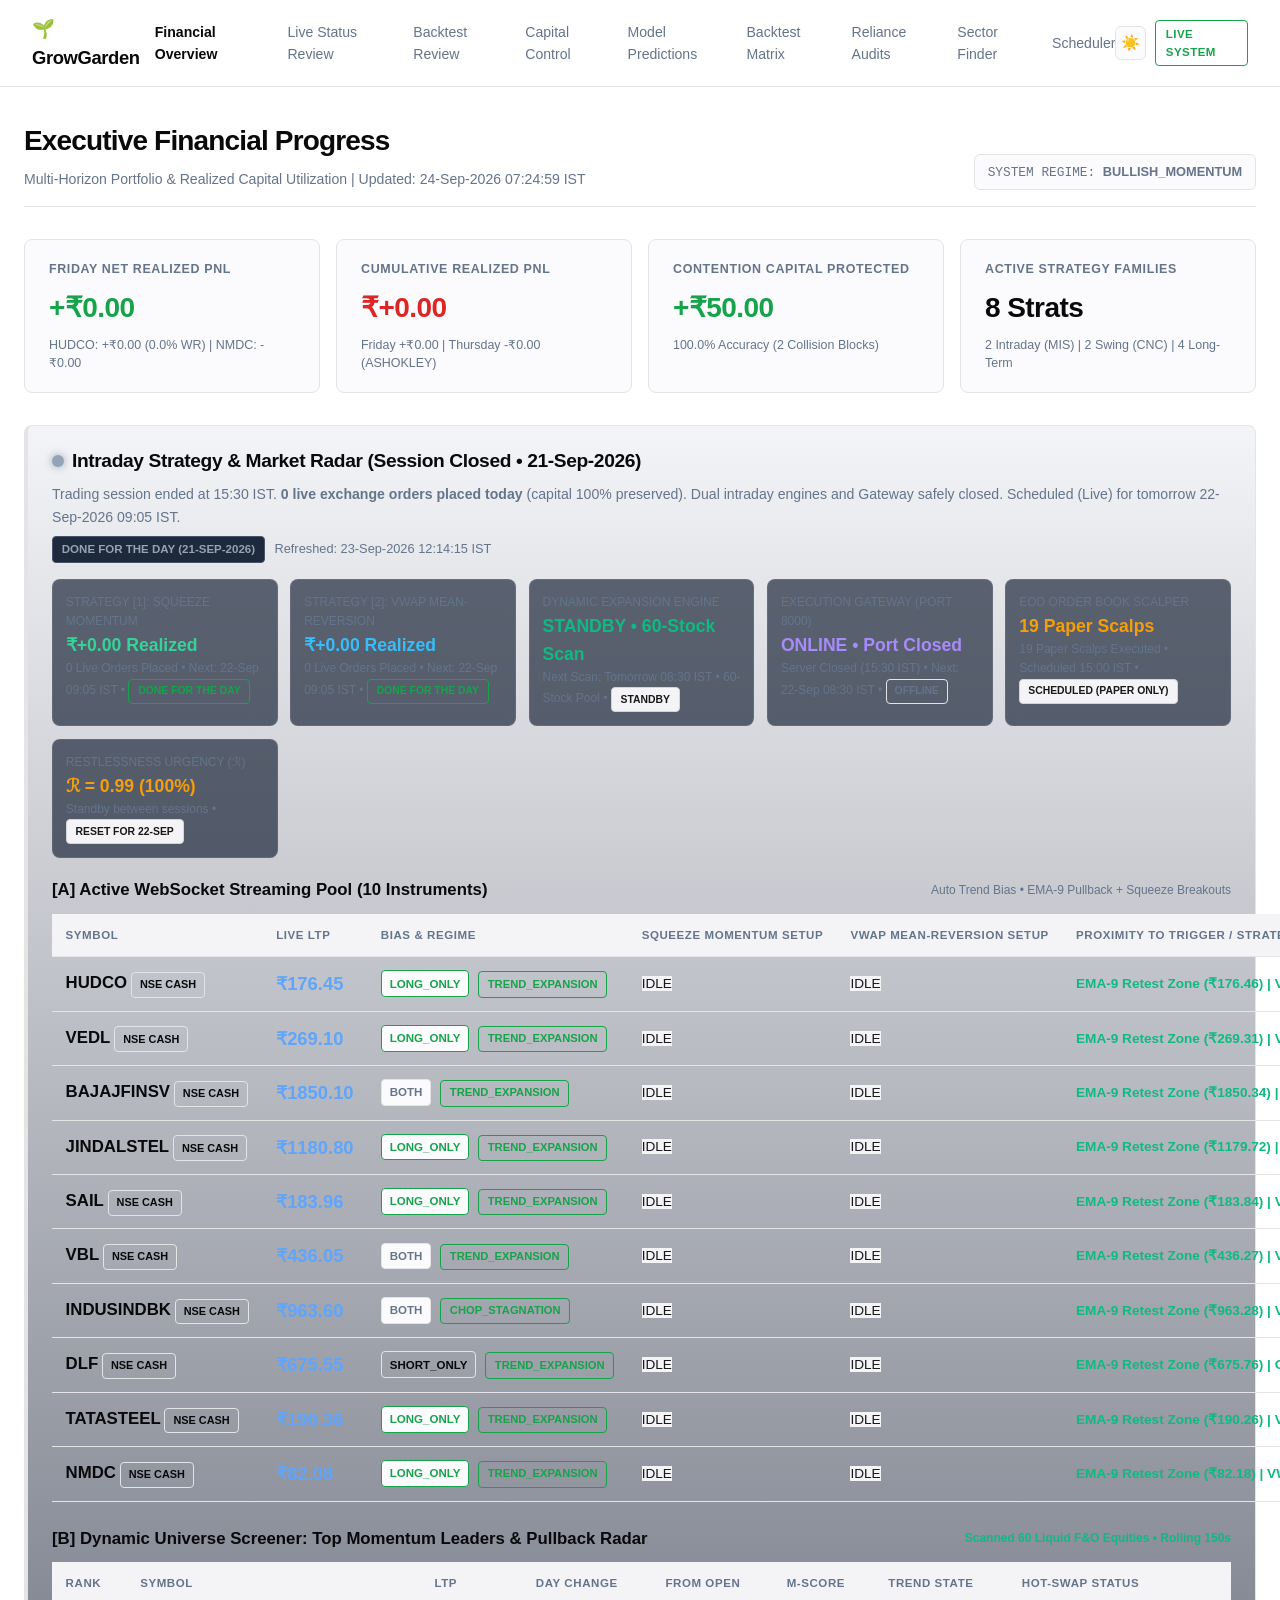
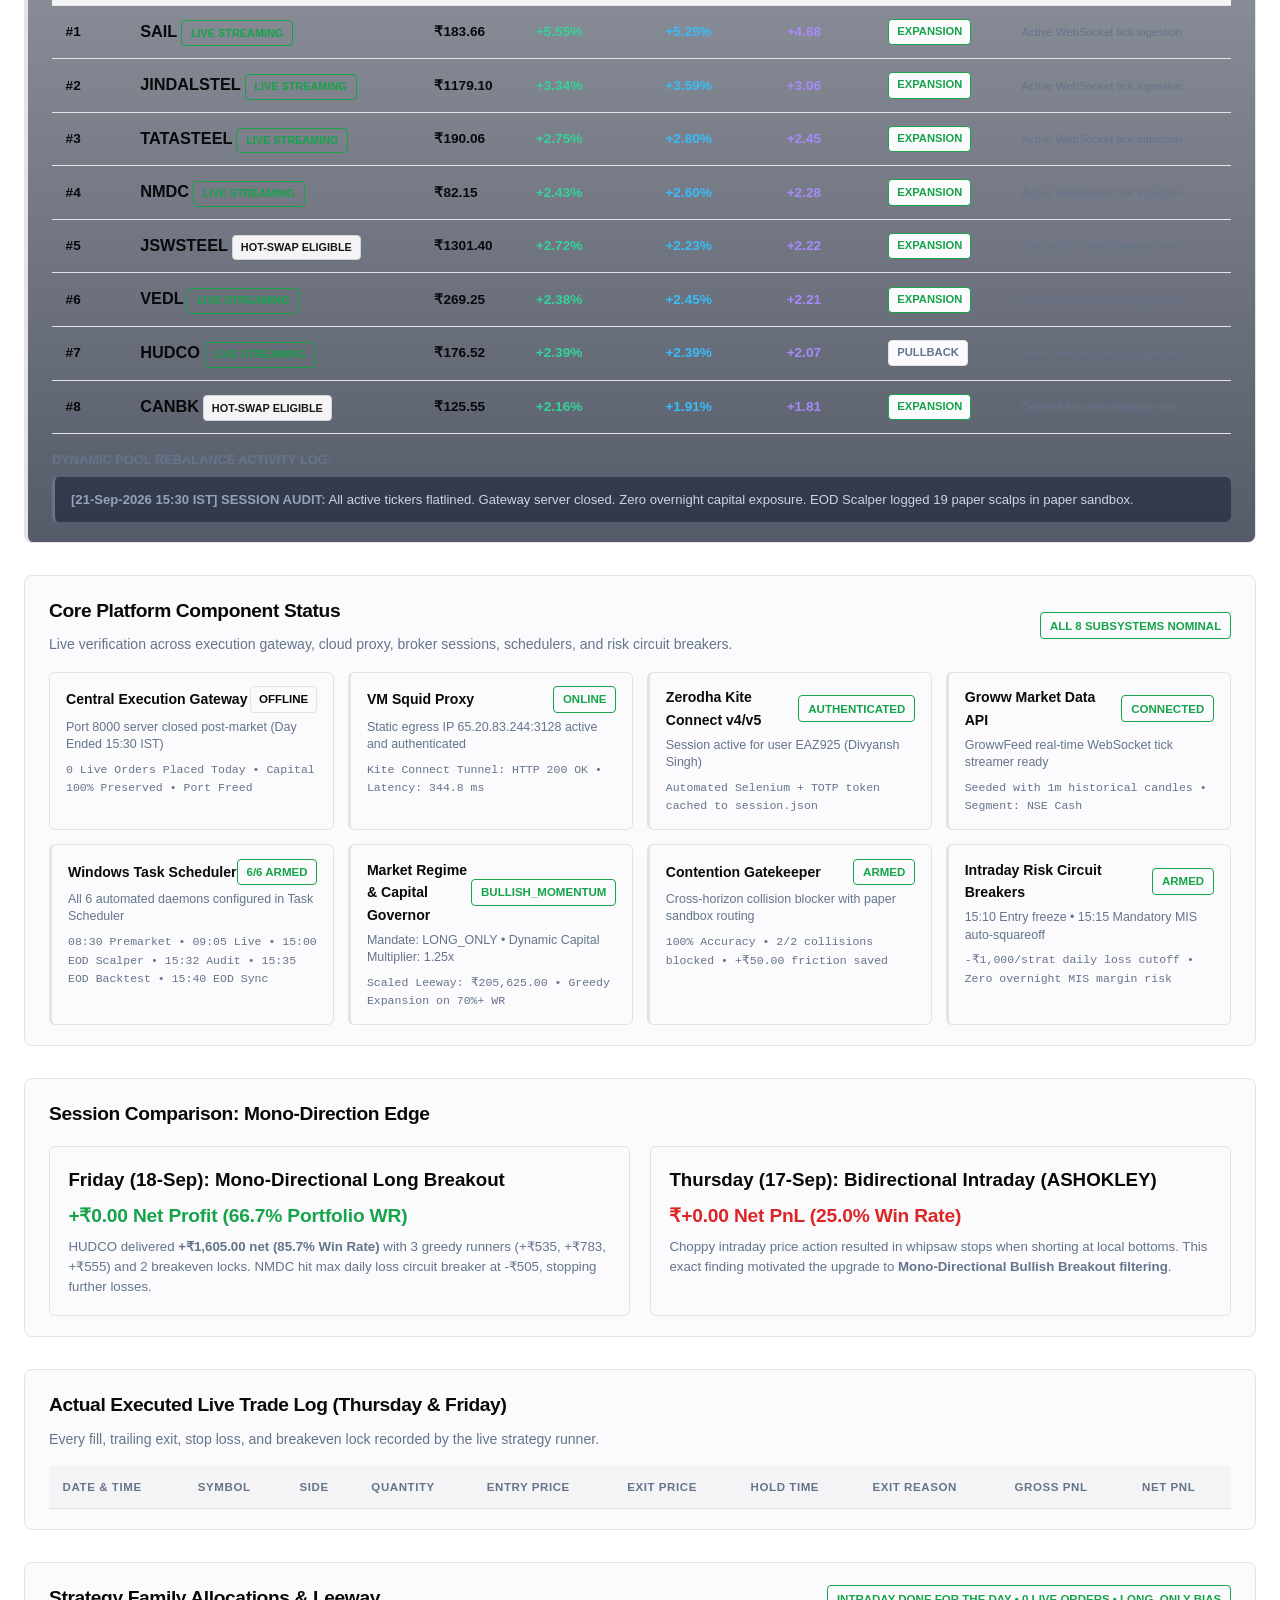
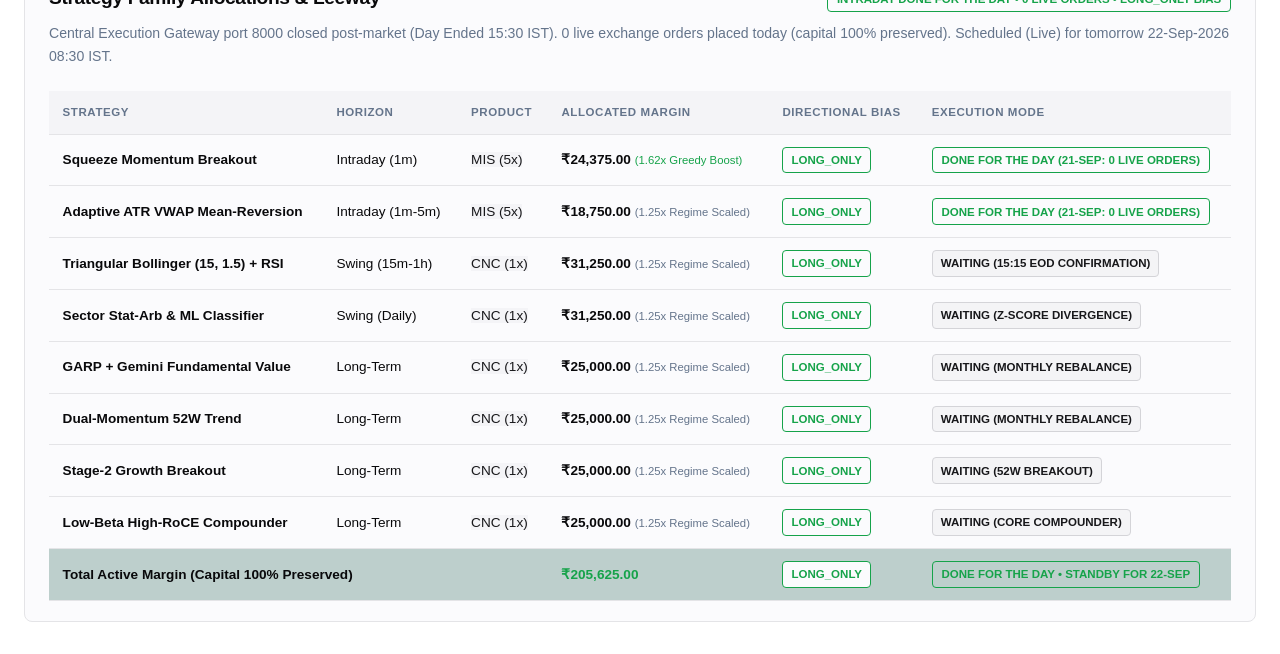
==== commit 59ef783e: "feat(dashboard): update backtest_review with verified empirical metrics (-₹45.7k net, 1672 trades)" ====
--- a/index.html
+++ b/index.html
@@ -51,7 +51,7 @@
         <div class="header-banner">
             <div>
                 <h1>Executive Financial Progress</h1>
-                <p class="subtitle">Multi-Horizon Portfolio & Realized Capital Utilization | Updated: 23-Sep-2026 17:46:42 IST</p>
+                <p class="subtitle">Multi-Horizon Portfolio & Realized Capital Utilization | Updated: 24-Sep-2026 07:24:59 IST</p>
             </div>
             <div class="regime-tag">
                 SYSTEM REGIME: <strong>BULLISH_MOMENTUM</strong>
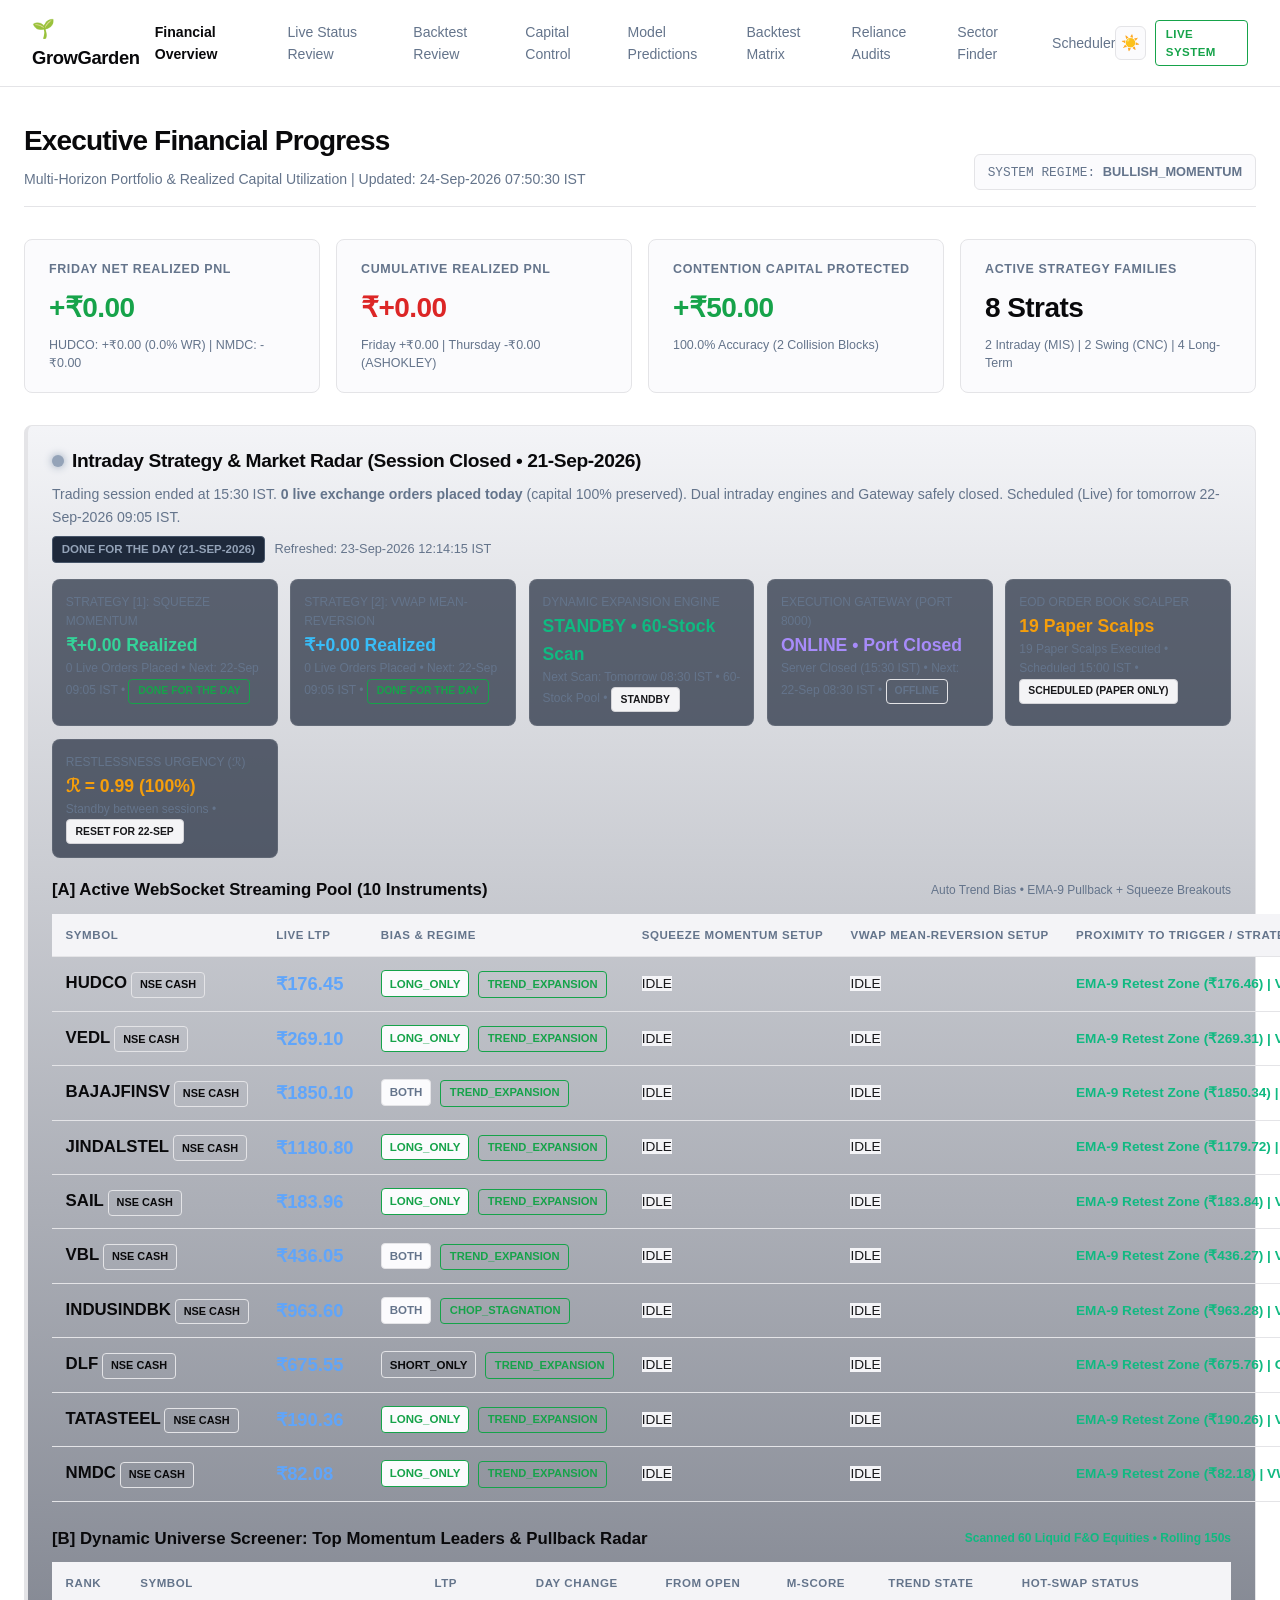
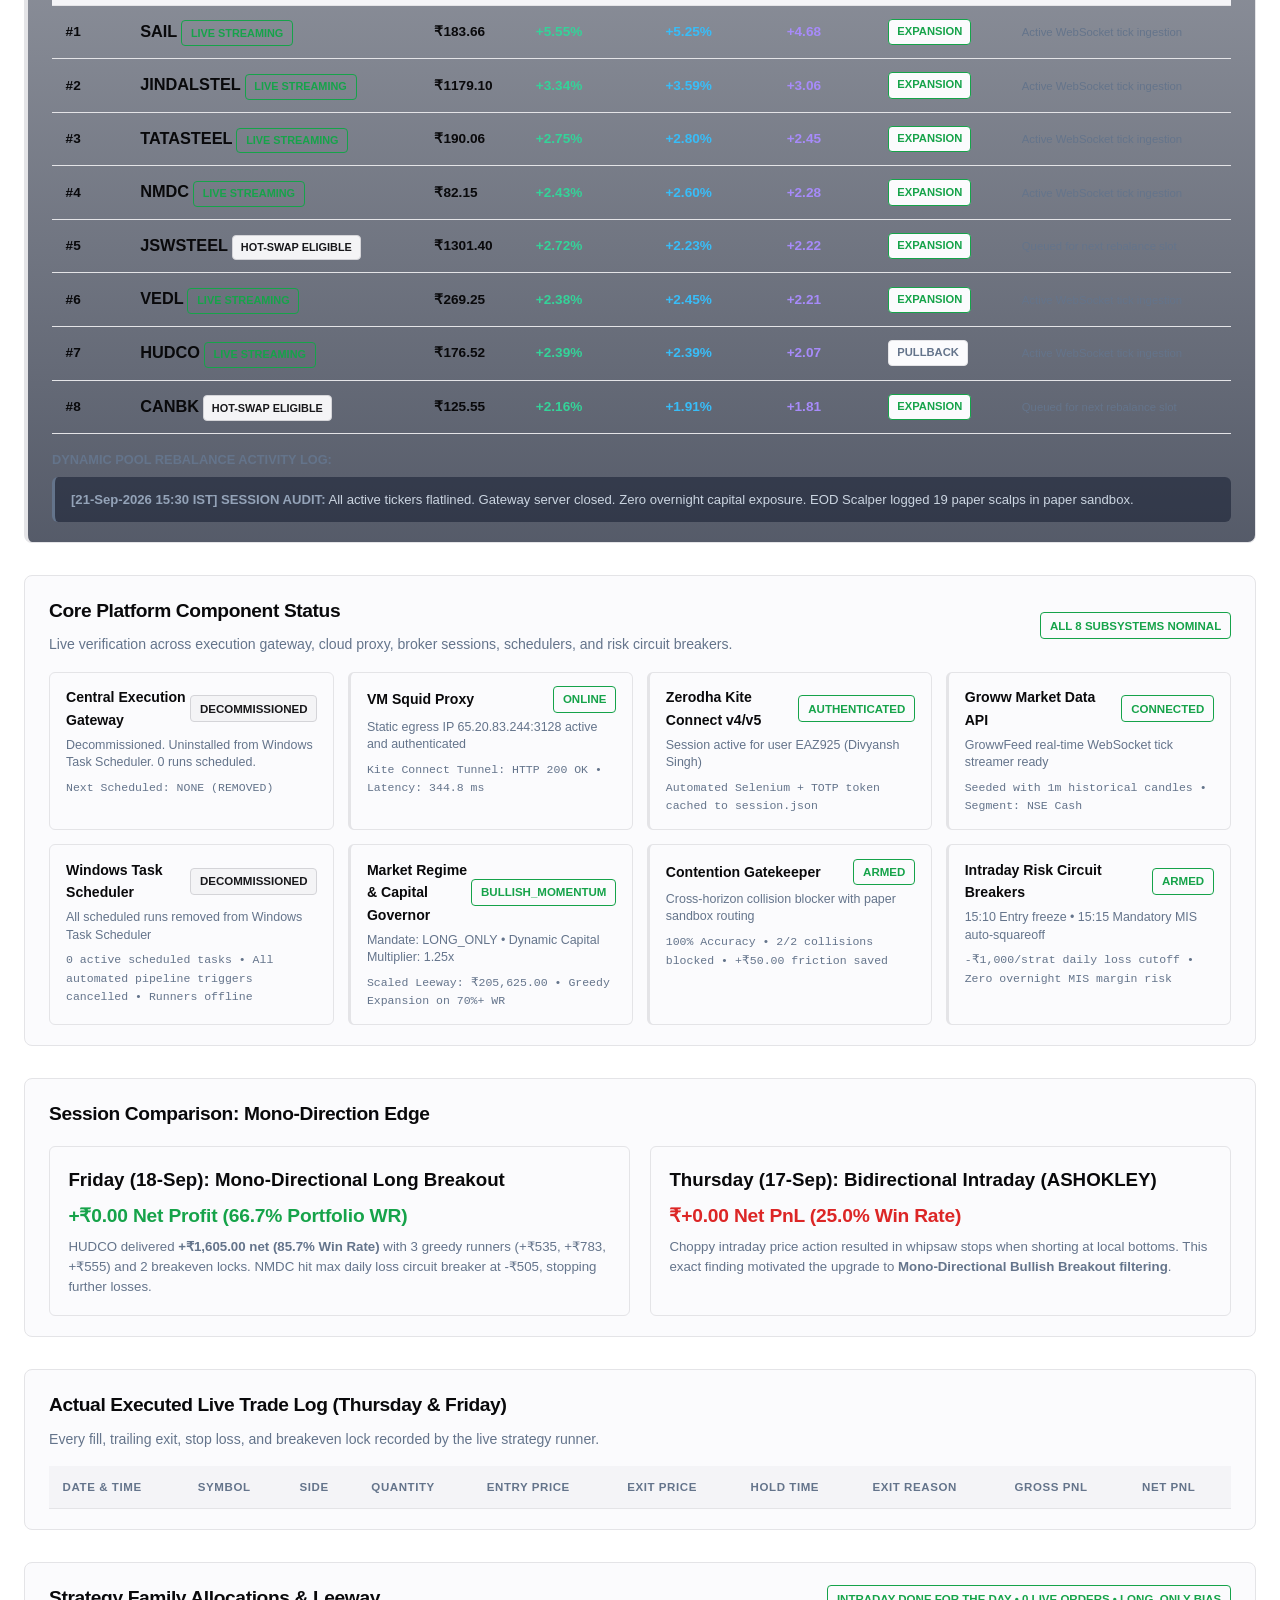
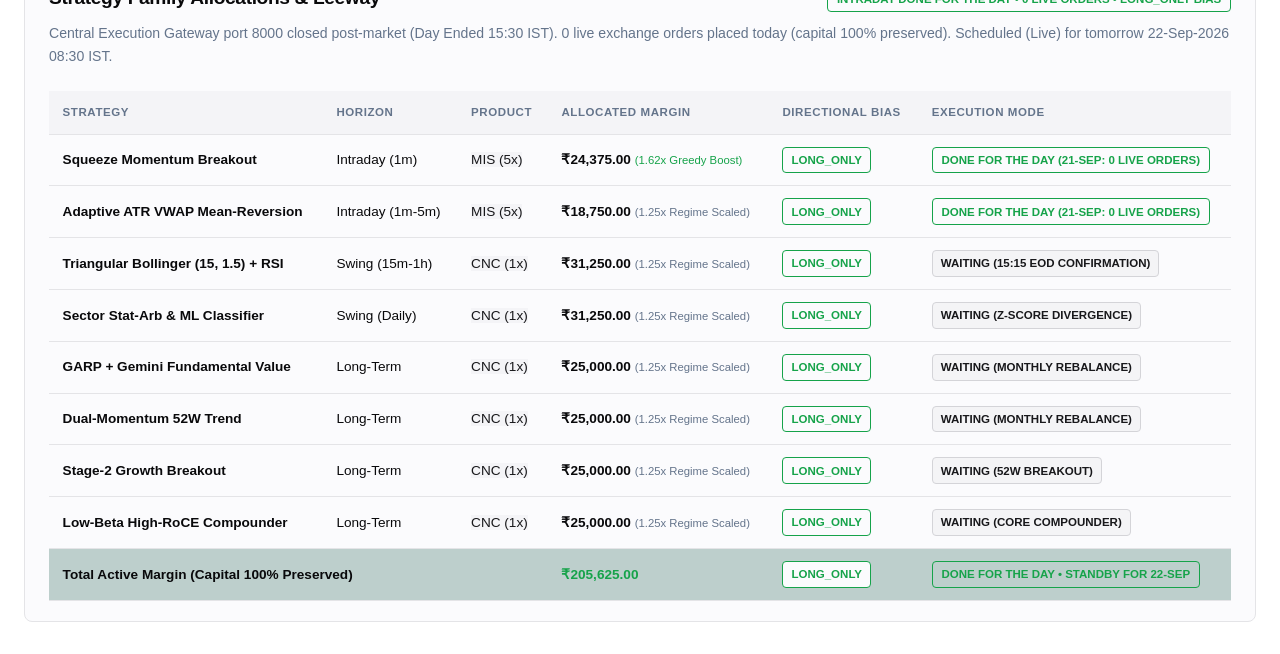
==== commit 2a11ca92: "chore(operations): remove all scheduled runs and decommission task scheduler display" ====
--- a/index.html
+++ b/index.html
@@ -51,7 +51,7 @@
         <div class="header-banner">
             <div>
                 <h1>Executive Financial Progress</h1>
-                <p class="subtitle">Multi-Horizon Portfolio & Realized Capital Utilization | Updated: 24-Sep-2026 07:24:59 IST</p>
+                <p class="subtitle">Multi-Horizon Portfolio & Realized Capital Utilization | Updated: 24-Sep-2026 07:50:30 IST</p>
             </div>
             <div class="regime-tag">
                 SYSTEM REGIME: <strong>BULLISH_MOMENTUM</strong>
@@ -497,10 +497,10 @@
         <div class="component-card offline">
             <div class="comp-header">
                 <span class="comp-name">Central Execution Gateway</span>
-                <span class="badge short">OFFLINE</span>
-            </div>
-            <div class="comp-detail">Port 8000 server closed post-market (Day Ended 15:30 IST)</div>
-            <div class="comp-meta">0 Live Orders Placed Today &bull; Capital 100% Preserved &bull; Port Freed</div>
+                <span class="badge-neutral">DECOMMISSIONED</span>
+            </div>
+            <div class="comp-detail">Decommissioned. Uninstalled from Windows Task Scheduler. 0 runs scheduled.</div>
+            <div class="comp-meta">Next Scheduled: NONE (REMOVED)</div>
         </div>
         
         <div class="component-card online">
@@ -530,13 +530,13 @@
             <div class="comp-meta">Seeded with 1m historical candles &bull; Segment: NSE Cash</div>
         </div>
         
-        <div class="component-card armed">
+        <div class="component-card neutral">
             <div class="comp-header">
                 <span class="comp-name">Windows Task Scheduler</span>
-                <span class="badge-saved">6/6 ARMED</span>
-            </div>
-            <div class="comp-detail">All 6 automated daemons configured in Task Scheduler</div>
-            <div class="comp-meta">08:30 Premarket &bull; 09:05 Live &bull; 15:00 EOD Scalper &bull; 15:32 Audit &bull; 15:35 EOD Backtest &bull; 15:40 EOD Sync</div>
+                <span class="badge-neutral">DECOMMISSIONED</span>
+            </div>
+            <div class="comp-detail">All scheduled runs removed from Windows Task Scheduler</div>
+            <div class="comp-meta">0 active scheduled tasks &bull; All automated pipeline triggers cancelled &bull; Runners offline</div>
         </div>
         
         <div class="component-card armed">
